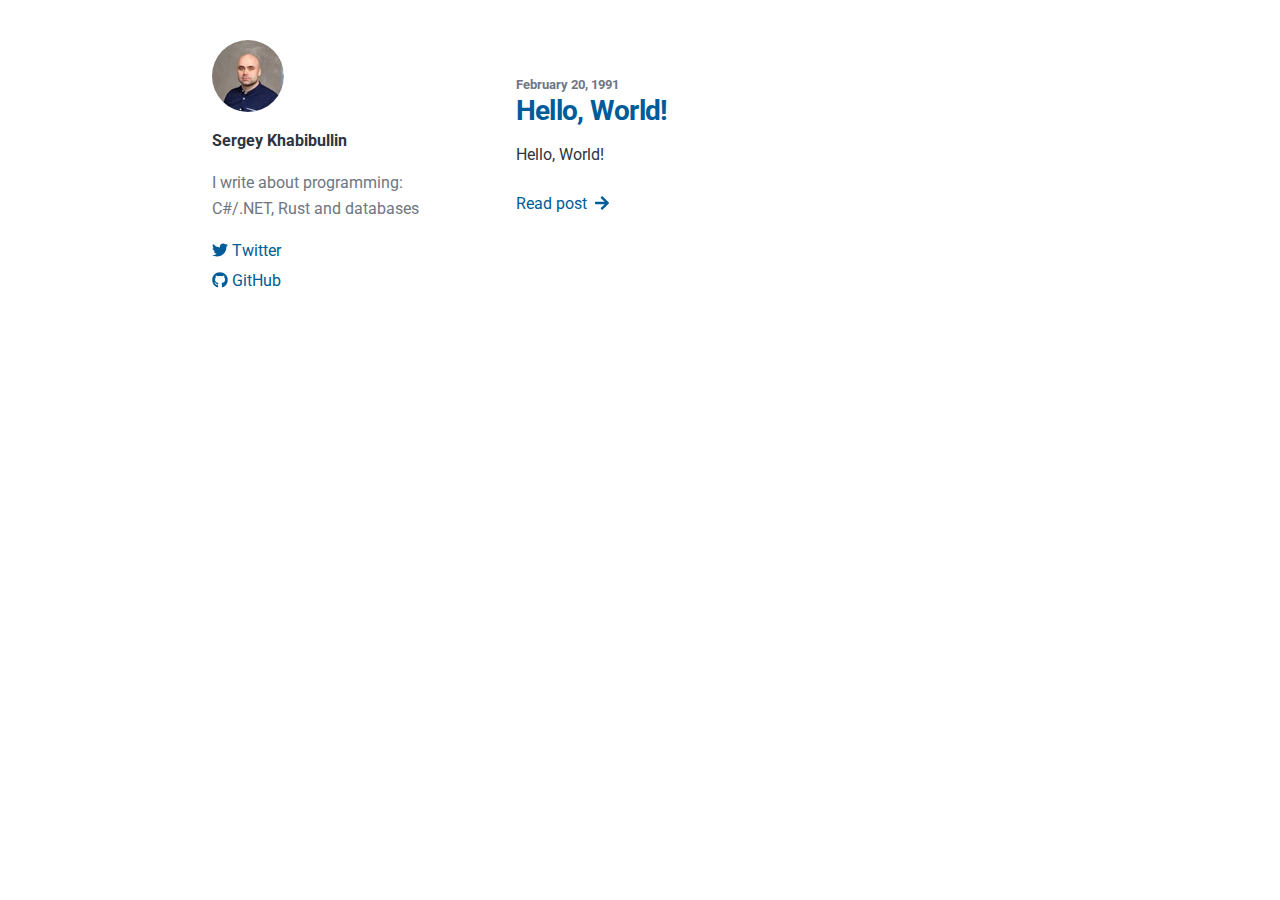
==== index.html @ f87c8b23 "Add gtag" ====
<!DOCTYPE html><html lang="en"><head><meta charSet="utf-8"/><meta http-equiv="x-ua-compatible" content="ie=edge"/><meta name="viewport" content="width=device-width, initial-scale=1, shrink-to-fit=no"/><style data-href="/styles.3ad998ce84ea1ee37cb7.css" data-identity="gatsby-global-css">@import url(https://fonts.googleapis.com/css2?family=Roboto:ital,wght@0,100;0,300;0,400;0,500;0,700;0,900;1,100;1,300;1,400;1,500;1,700;1,900&display=swap);@font-face{font-display:swap;font-family:Montserrat;font-style:normal;font-weight:100;src:local("Montserrat Thin "),local("Montserrat-Thin"),url(/static/montserrat-latin-100-8d7d79679b70dbe27172b6460e7a7910.woff2) format("woff2"),url(/static/montserrat-latin-100-ec38980a9e0119a379e2a9b3dbb1901a.woff) format("woff")}@font-face{font-display:swap;font-family:Montserrat;font-style:italic;font-weight:100;src:local("Montserrat Thin italic"),local("Montserrat-Thinitalic"),url(/static/montserrat-latin-100italic-e279051046ba1286706adc886cf1c96b.woff2) format("woff2"),url(/static/montserrat-latin-100italic-3b325a3173c8207435cd1b76e19bf501.woff) format("woff")}@font-face{font-display:swap;font-family:Montserrat;font-style:normal;font-weight:200;src:local("Montserrat Extra Light "),local("Montserrat-Extra Light"),url(/static/montserrat-latin-200-9d266fbbfa6cab7009bd56003b1eeb67.woff2) format("woff2"),url(/static/montserrat-latin-200-2d8ba08717110d27122e54c34b8a5798.woff) format("woff")}@font-face{font-display:swap;font-family:Montserrat;font-style:italic;font-weight:200;src:local("Montserrat Extra Light italic"),local("Montserrat-Extra Lightitalic"),url(/static/montserrat-latin-200italic-6e5b3756583bb2263eb062eae992735e.woff2) format("woff2"),url(/static/montserrat-latin-200italic-a0d6f343e4b536c582926255367a57da.woff) format("woff")}@font-face{font-display:swap;font-family:Montserrat;font-style:normal;font-weight:300;src:local("Montserrat Light "),local("Montserrat-Light"),url(/static/montserrat-latin-300-00b3e893aab5a8fd632d6342eb72551a.woff2) format("woff2"),url(/static/montserrat-latin-300-ea303695ceab35f17e7d062f30e0173b.woff) format("woff")}@font-face{font-display:swap;font-family:Montserrat;font-style:italic;font-weight:300;src:local("Montserrat Light italic"),local("Montserrat-Lightitalic"),url(/static/montserrat-latin-300italic-56f34ea368f6aedf89583d444bbcb227.woff2) format("woff2"),url(/static/montserrat-latin-300italic-54b0bf2c8c4c12ffafd803be2466a790.woff) format("woff")}@font-face{font-display:swap;font-family:Montserrat;font-style:normal;font-weight:400;src:local("Montserrat Regular "),local("Montserrat-Regular"),url(/static/montserrat-latin-400-b71748ae4f80ec8c014def4c5fa8688b.woff2) format("woff2"),url(/static/montserrat-latin-400-0659a9f4e90db5cf51b50d005bff1e41.woff) format("woff")}@font-face{font-display:swap;font-family:Montserrat;font-style:italic;font-weight:400;src:local("Montserrat Regular italic"),local("Montserrat-Regularitalic"),url(/static/montserrat-latin-400italic-6eed6b4cbb809c6efc7aa7ddad6dbe3e.woff2) format("woff2"),url(/static/montserrat-latin-400italic-7583622cfde30ae49086d18447ab28e7.woff) format("woff")}@font-face{font-display:swap;font-family:Montserrat;font-style:normal;font-weight:500;src:local("Montserrat Medium "),local("Montserrat-Medium"),url(/static/montserrat-latin-500-091b209546e16313fd4f4fc36090c757.woff2) format("woff2"),url(/static/montserrat-latin-500-edd311588712a96bbf435fad264fff62.woff) format("woff")}@font-face{font-display:swap;font-family:Montserrat;font-style:italic;font-weight:500;src:local("Montserrat Medium italic"),local("Montserrat-Mediumitalic"),url(/static/montserrat-latin-500italic-c90ced68b46050061d1a41842d6dfb43.woff2) format("woff2"),url(/static/montserrat-latin-500italic-5146cbfe02b1deea5dffea27a5f2f998.woff) format("woff")}@font-face{font-display:swap;font-family:Montserrat;font-style:normal;font-weight:600;src:local("Montserrat SemiBold "),local("Montserrat-SemiBold"),url(/static/montserrat-latin-600-0480d2f8a71f38db8633b84d8722e0c2.woff2) format("woff2"),url(/static/montserrat-latin-600-b77863a375260a05dd13f86a1cee598f.woff) format("woff")}@font-face{font-display:swap;font-family:Montserrat;font-style:italic;font-weight:600;src:local("Montserrat SemiBold italic"),local("Montserrat-SemiBolditalic"),url(/static/montserrat-latin-600italic-cf46ffb11f3a60d7df0567f8851a1d00.woff2) format("woff2"),url(/static/montserrat-latin-600italic-c4fcfeeb057724724097167e57bd7801.woff) format("woff")}@font-face{font-display:swap;font-family:Montserrat;font-style:normal;font-weight:700;src:local("Montserrat Bold "),local("Montserrat-Bold"),url(/static/montserrat-latin-700-7dbcc8a5ea2289d83f657c25b4be6193.woff2) format("woff2"),url(/static/montserrat-latin-700-99271a835e1cae8c76ef8bba99a8cc4e.woff) format("woff")}@font-face{font-display:swap;font-family:Montserrat;font-style:italic;font-weight:700;src:local("Montserrat Bold italic"),local("Montserrat-Bolditalic"),url(/static/montserrat-latin-700italic-c41ad6bdb4bd504a843d546d0a47958d.woff2) format("woff2"),url(/static/montserrat-latin-700italic-6779372f04095051c62ed36bc1dcc142.woff) format("woff")}@font-face{font-display:swap;font-family:Montserrat;font-style:normal;font-weight:800;src:local("Montserrat ExtraBold "),local("Montserrat-ExtraBold"),url(/static/montserrat-latin-800-db9a3e0ba7eaea32e5f55328ace6cf23.woff2) format("woff2"),url(/static/montserrat-latin-800-4e3c615967a2360f5db87d2f0fd2456f.woff) format("woff")}@font-face{font-display:swap;font-family:Montserrat;font-style:italic;font-weight:800;src:local("Montserrat ExtraBold italic"),local("Montserrat-ExtraBolditalic"),url(/static/montserrat-latin-800italic-bf45bfa14805969eda318973947bc42b.woff2) format("woff2"),url(/static/montserrat-latin-800italic-fe82abb0bcede51bf724254878e0c374.woff) format("woff")}@font-face{font-display:swap;font-family:Montserrat;font-style:normal;font-weight:900;src:local("Montserrat Black "),local("Montserrat-Black"),url(/static/montserrat-latin-900-e66c7edc609e24bacbb705175669d814.woff2) format("woff2"),url(/static/montserrat-latin-900-8211f418baeb8ec880b80ba3c682f957.woff) format("woff")}@font-face{font-display:swap;font-family:Montserrat;font-style:italic;font-weight:900;src:local("Montserrat Black italic"),local("Montserrat-Blackitalic"),url(/static/montserrat-latin-900italic-4454c775e48152c1a72510ceed3603e2.woff2) format("woff2"),url(/static/montserrat-latin-900italic-efcaa0f6a82ee0640b83a0916e6e8d68.woff) format("woff")}@font-face{font-display:swap;font-family:Merriweather;font-style:normal;font-weight:300;src:local("Merriweather Light "),local("Merriweather-Light"),url(/static/merriweather-latin-300-fc117160c69a8ea0851b26dd14748ee4.woff2) format("woff2"),url(/static/merriweather-latin-300-58b18067ebbd21fda77b67e73c241d3b.woff) format("woff")}@font-face{font-display:swap;font-family:Merriweather;font-style:italic;font-weight:300;src:local("Merriweather Light italic"),local("Merriweather-Lightitalic"),url(/static/merriweather-latin-300italic-fe29961474f8dbf77c0aa7b9a629e4bc.woff2) format("woff2"),url(/static/merriweather-latin-300italic-23c3f1f88683618a4fb8d265d33d383a.woff) format("woff")}@font-face{font-display:swap;font-family:Merriweather;font-style:normal;font-weight:400;src:local("Merriweather Regular "),local("Merriweather-Regular"),url(/static/merriweather-latin-400-d9479e8023bef9cbd9bf8d6eabd6bf36.woff2) format("woff2"),url(/static/merriweather-latin-400-040426f99ff6e00b86506452e0d1f10b.woff) format("woff")}@font-face{font-display:swap;font-family:Merriweather;font-style:italic;font-weight:400;src:local("Merriweather Regular italic"),local("Merriweather-Regularitalic"),url(/static/merriweather-latin-400italic-2de7bfeaf08fb03d4315d49947f062f7.woff2) format("woff2"),url(/static/merriweather-latin-400italic-79db67aca65f5285964ab332bd65f451.woff) format("woff")}@font-face{font-display:swap;font-family:Merriweather;font-style:normal;font-weight:700;src:local("Merriweather Bold "),local("Merriweather-Bold"),url(/static/merriweather-latin-700-4b08e01d805fa35d7bf777f1b24314ae.woff2) format("woff2"),url(/static/merriweather-latin-700-22fb8afba4ab1f093b6ef9e28a9b6e92.woff) format("woff")}@font-face{font-display:swap;font-family:Merriweather;font-style:italic;font-weight:700;src:local("Merriweather Bold italic"),local("Merriweather-Bolditalic"),url(/static/merriweather-latin-700italic-cd92541b177652fffb6e3b952f1c33f1.woff2) format("woff2"),url(/static/merriweather-latin-700italic-f87f3d87cea0dd0979bfc8ac9ea90243.woff) format("woff")}@font-face{font-display:swap;font-family:Merriweather;font-style:normal;font-weight:900;src:local("Merriweather Black "),local("Merriweather-Black"),url(/static/merriweather-latin-900-f813fc6a4bee46eda5224ac7ebf1b7be.woff2) format("woff2"),url(/static/merriweather-latin-900-5d4e42cb44410674acd99153d57df032.woff) format("woff")}@font-face{font-display:swap;font-family:Merriweather;font-style:italic;font-weight:900;src:local("Merriweather Black italic"),local("Merriweather-Blackitalic"),url(/static/merriweather-latin-900italic-b7901d85486871c1779c0e93ddd85656.woff2) format("woff2"),url(/static/merriweather-latin-900italic-9647f9fdab98756989a8a5550eb205c3.woff) format("woff")}


/*! normalize.css v8.0.1 | MIT License | github.com/necolas/normalize.css */html{-webkit-text-size-adjust:100%;line-height:1.15}body{margin:0}main{display:block}h1{font-size:2em;margin:.67em 0}hr{box-sizing:content-box;height:0;overflow:visible}pre{font-family:monospace,monospace;font-size:1em}a{background-color:transparent}abbr[title]{border-bottom:none;text-decoration:underline;-webkit-text-decoration:underline dotted;text-decoration:underline dotted}b,strong{font-weight:bolder}code,kbd,samp{font-family:monospace,monospace;font-size:1em}small{font-size:80%}sub,sup{font-size:75%;line-height:0;position:relative;vertical-align:baseline}sub{bottom:-.25em}sup{top:-.5em}img{border-style:none}button,input,optgroup,select,textarea{font-family:inherit;font-size:100%;line-height:1.15;margin:0}button,input{overflow:visible}button,select{text-transform:none}[type=button],[type=reset],[type=submit],button{-webkit-appearance:button}[type=button]::-moz-focus-inner,[type=reset]::-moz-focus-inner,[type=submit]::-moz-focus-inner,button::-moz-focus-inner{border-style:none;padding:0}[type=button]:-moz-focusring,[type=reset]:-moz-focusring,[type=submit]:-moz-focusring,button:-moz-focusring{outline:1px dotted ButtonText}fieldset{padding:.35em .75em .625em}legend{box-sizing:border-box;color:inherit;display:table;max-width:100%;padding:0;white-space:normal}progress{vertical-align:baseline}textarea{overflow:auto}[type=checkbox],[type=radio]{box-sizing:border-box;padding:0}[type=number]::-webkit-inner-spin-button,[type=number]::-webkit-outer-spin-button{height:auto}[type=search]{-webkit-appearance:textfield;outline-offset:-2px}[type=search]::-webkit-search-decoration{-webkit-appearance:none}::-webkit-file-upload-button{-webkit-appearance:button;font:inherit}details{display:block}summary{display:list-item}[hidden]{display:none}:root{--maxWidth-none:"none";--maxWidth-xs:20rem;--maxWidth-sm:24rem;--maxWidth-md:28rem;--maxWidth-lg:32rem;--maxWidth-xl:36rem;--maxWidth-2xl:42rem;--maxWidth-3xl:48rem;--maxWidth-4xl:56rem;--maxWidth-full:"100%";--maxWidth-wrapper:var(--maxWidth-4xl);--spacing-px:"1px";--spacing-0:0;--spacing-1:0.25rem;--spacing-2:0.5rem;--spacing-3:0.75rem;--spacing-4:1rem;--spacing-5:1.25rem;--spacing-6:1.5rem;--spacing-8:2rem;--spacing-10:2.5rem;--spacing-12:3rem;--spacing-16:4rem;--spacing-20:5rem;--spacing-24:6rem;--spacing-32:8rem;--fontFamily-sans:"Roboto",sans-serif;--font-body:var(--fontFamily-sans);--font-heading:var(--fontFamily-sans);--fontWeight-normal:400;--fontWeight-medium:500;--fontWeight-semibold:600;--fontWeight-bold:700;--fontWeight-extrabold:800;--fontWeight-black:900;--fontSize-root:16px;--lineHeight-none:1;--lineHeight-tight:1.1;--lineHeight-normal:1.5;--lineHeight-relaxed:1.625;--fontSize-0:0.833rem;--fontSize-1:1rem;--fontSize-2:1.2rem;--fontSize-3:1.44rem;--fontSize-4:1.728rem;--fontSize-5:2.074rem;--fontSize-6:2.488rem;--fontSize-7:2.986rem;--color-primary:#005b99;--color-text:#2e353f;--color-text-light:#6f7682;--color-heading:#1a202c;--color-heading-black:#000;--color-accent:#d1dce5}*,:after,:before{box-sizing:border-box}html{-webkit-font-smoothing:antialiased;-moz-osx-font-smoothing:grayscale;font-size:var(--fontSize-root);line-height:var(--lineHeight-normal)}body{color:var(--color-text);font-family:var(--font-body);font-size:var(--fontSize-1)}footer{padding:var(--spacing-6) var(--spacing-0)}hr{background:var(--color-accent);border:0;height:1px}h1,h2,h3,h4,h5,h6{font-family:var(--font-heading);letter-spacing:-.025em;line-height:var(--lineHeight-tight);margin-bottom:var(--spacing-6);margin-top:var(--spacing-12)}h2,h3,h4,h5,h6{color:var(--color-heading)}h1,h2,h3,h4,h5,h6{font-weight:var(--fontWeight-bold)}h1{color:var(--color-heading-black);font-size:var(--fontSize-6)}h2{font-size:var(--fontSize-5)}h3{font-size:var(--fontSize-4)}h4{font-size:var(--fontSize-3)}h5{font-size:var(--fontSize-2)}h6{font-size:var(--fontSize-1)}h1>a{text-decoration:none}h2>a,h3>a,h4>a,h5>a,h6>a{color:inherit;text-decoration:none}small{color:var(--color-text-light);font-weight:var(--fontWeight-bold)}p{--baseline-multiplier:0.179;--x-height-multiplier:0.35;line-height:var(--lineHeight-relaxed);margin:var(--spacing-0) var(--spacing-0) var(--spacing-8) var(--spacing-0)}ol,p,ul{padding:var(--spacing-0)}ol,ul{list-style-image:none;list-style-position:outside;margin-bottom:var(--spacing-8);margin-left:var(--spacing-4);margin-right:var(--spacing-0)}ol li,ul li{padding-left:var(--spacing-0)}li>p,ol li,ul li{margin-bottom:calc(var(--spacing-8)/2)}li :last-child{margin-bottom:var(--spacing-0)}li>ul{margin-left:var(--spacing-8);margin-top:calc(var(--spacing-8)/2)}blockquote{border-left:var(--spacing-1) solid var(--color-primary);color:var(--color-text-light);font-size:var(--fontSize-2);font-style:italic;margin-bottom:var(--spacing-8);margin-left:calc(var(--spacing-6)*-1);margin-right:var(--spacing-8);padding:var(--spacing-0) var(--spacing-0) var(--spacing-0) var(--spacing-6)}blockquote>:last-child{margin-bottom:var(--spacing-0)}blockquote>ol,blockquote>ul{list-style-position:inside}table{border-collapse:collapse;border-spacing:.25rem;margin-bottom:var(--spacing-8);width:100%}table thead tr th{border-bottom:1px solid var(--color-accent)}a{color:var(--color-primary);text-decoration:none}a:focus,a:hover{text-decoration:underline}.global-wrapper{margin:var(--spacing-0) auto;max-width:var(--maxWidth-wrapper);padding:var(--spacing-10) var(--spacing-5)}.global-wrapper[data-is-root-path=true] .bio{margin-bottom:var(--spacing-20)}.global-container{display:flex}@media screen and (max-width:685px){.global-container{display:block}}.global-container>header{height:10px;position:-webkit-sticky;position:sticky;top:20px;width:28%}@media screen and (max-width:685px){.global-container>header{height:auto;position:static;top:0;width:100%}}.global-container>main{padding:0 0 0 48px;width:72%}@media screen and (max-width:685px){.global-container>main{padding:0;width:100%}}.global-header{margin-bottom:var(--spacing-12)}.main-heading{font-size:var(--fontSize-7);margin:0}.post-list-item{margin-bottom:var(--spacing-8);margin-top:var(--spacing-8)}.post-list-item p{margin-bottom:var(--spacing-0)}.post-list-item h2{color:var(--color-primary);font-size:var(--fontSize-4);margin-bottom:var(--spacing-2);margin-top:var(--spacing-0)}.post-list-item header{margin-bottom:var(--spacing-4)}.header-link-home{font-family:var(--font-heading);font-size:var(--fontSize-1);font-weight:var(--fontWeight-bold);text-decoration:none}.bio{display:block;margin-bottom:var(--spacing-16)}.bio p{margin-bottom:var(--spacing-0)}.bio-avatar{min-width:50px}.bio .author-name{margin:16px 0 0}.bio .author-info{color:var(--color-text-light);margin:16px 0}.bio .author-link{margin:0 0 4px}.blog-post header h1{margin:var(--spacing-0) var(--spacing-0) var(--spacing-4) var(--spacing-0)}.blog-post header p{font-family:var(--font-heading);font-size:var(--fontSize-2)}.blog-post-nav ul{margin:var(--spacing-0)}.gatsby-highlight{margin-bottom:var(--spacing-8)}@media (max-width:42rem){blockquote{margin-left:var(--spacing-0);padding:var(--spacing-0) var(--spacing-0) var(--spacing-0) var(--spacing-4)}ol,ul{list-style-position:inside}}code[class*=language-],pre[class*=language-]{word-wrap:normal;background:none;color:#000;font-family:Consolas,Monaco,Andale Mono,Ubuntu Mono,monospace;font-size:1em;-webkit-hyphens:none;-ms-hyphens:none;hyphens:none;line-height:1.5;-moz-tab-size:4;-o-tab-size:4;tab-size:4;text-align:left;text-shadow:0 1px #fff;white-space:pre;word-break:normal;word-spacing:normal}code[class*=language-]::selection,code[class*=language-] ::selection,pre[class*=language-]::selection,pre[class*=language-] ::selection{background:#b3d4fc;text-shadow:none}@media print{code[class*=language-],pre[class*=language-]{text-shadow:none}}pre[class*=language-]{margin:.5em 0;overflow:auto;padding:1em}:not(pre)>code[class*=language-],pre[class*=language-]{background:#f5f2f0}:not(pre)>code[class*=language-]{border-radius:.3em;padding:.1em;white-space:normal}.token.cdata,.token.comment,.token.doctype,.token.prolog{color:#708090}.token.punctuation{color:#999}.token.namespace{opacity:.7}.token.boolean,.token.constant,.token.deleted,.token.number,.token.property,.token.symbol,.token.tag{color:#905}.token.attr-name,.token.builtin,.token.char,.token.inserted,.token.selector,.token.string{color:#690}.language-css .token.string,.style .token.string,.token.entity,.token.operator,.token.url{background:hsla(0,0%,100%,.5);color:#9a6e3a}.token.atrule,.token.attr-value,.token.keyword{color:#07a}.token.class-name,.token.function{color:#dd4a68}.token.important,.token.regex,.token.variable{color:#e90}.token.bold,.token.important{font-weight:700}.token.italic{font-style:italic}.token.entity{cursor:help}</style><meta name="generator" content="Gatsby 4.4.0"/><style>.gatsby-image-wrapper{position:relative;overflow:hidden}.gatsby-image-wrapper picture.object-fit-polyfill{position:static!important}.gatsby-image-wrapper img{bottom:0;height:100%;left:0;margin:0;max-width:none;padding:0;position:absolute;right:0;top:0;width:100%;object-fit:cover}.gatsby-image-wrapper [data-main-image]{opacity:0;transform:translateZ(0);transition:opacity .25s linear;will-change:opacity}.gatsby-image-wrapper-constrained{display:inline-block;vertical-align:top}</style><noscript><style>.gatsby-image-wrapper noscript [data-main-image]{opacity:1!important}.gatsby-image-wrapper [data-placeholder-image]{opacity:0!important}</style></noscript><script type="module">const e="undefined"!=typeof HTMLImageElement&&"loading"in HTMLImageElement.prototype;e&&document.body.addEventListener("load",(function(e){if(void 0===e.target.dataset.mainImage)return;if(void 0===e.target.dataset.gatsbyImageSsr)return;const t=e.target;let a=null,n=t;for(;null===a&&n;)void 0!==n.parentNode.dataset.gatsbyImageWrapper&&(a=n.parentNode),n=n.parentNode;const o=a.querySelector("[data-placeholder-image]"),r=new Image;r.src=t.currentSrc,r.decode().catch((()=>{})).then((()=>{t.style.opacity=1,o&&(o.style.opacity=0,o.style.transition="opacity 500ms linear")}))}),!0);</script><style type="text/css">svg:not(:root).svg-inline--fa {
  overflow: visible;
}

.svg-inline--fa {
  display: inline-block;
  font-size: inherit;
  height: 1em;
  overflow: visible;
  vertical-align: -0.125em;
}
.svg-inline--fa.fa-lg {
  vertical-align: -0.225em;
}
.svg-inline--fa.fa-w-1 {
  width: 0.0625em;
}
.svg-inline--fa.fa-w-2 {
  width: 0.125em;
}
.svg-inline--fa.fa-w-3 {
  width: 0.1875em;
}
.svg-inline--fa.fa-w-4 {
  width: 0.25em;
}
.svg-inline--fa.fa-w-5 {
  width: 0.3125em;
}
.svg-inline--fa.fa-w-6 {
  width: 0.375em;
}
.svg-inline--fa.fa-w-7 {
  width: 0.4375em;
}
.svg-inline--fa.fa-w-8 {
  width: 0.5em;
}
.svg-inline--fa.fa-w-9 {
  width: 0.5625em;
}
.svg-inline--fa.fa-w-10 {
  width: 0.625em;
}
.svg-inline--fa.fa-w-11 {
  width: 0.6875em;
}
.svg-inline--fa.fa-w-12 {
  width: 0.75em;
}
.svg-inline--fa.fa-w-13 {
  width: 0.8125em;
}
.svg-inline--fa.fa-w-14 {
  width: 0.875em;
}
.svg-inline--fa.fa-w-15 {
  width: 0.9375em;
}
.svg-inline--fa.fa-w-16 {
  width: 1em;
}
.svg-inline--fa.fa-w-17 {
  width: 1.0625em;
}
.svg-inline--fa.fa-w-18 {
  width: 1.125em;
}
.svg-inline--fa.fa-w-19 {
  width: 1.1875em;
}
.svg-inline--fa.fa-w-20 {
  width: 1.25em;
}
.svg-inline--fa.fa-pull-left {
  margin-right: 0.3em;
  width: auto;
}
.svg-inline--fa.fa-pull-right {
  margin-left: 0.3em;
  width: auto;
}
.svg-inline--fa.fa-border {
  height: 1.5em;
}
.svg-inline--fa.fa-li {
  width: 2em;
}
.svg-inline--fa.fa-fw {
  width: 1.25em;
}

.fa-layers svg.svg-inline--fa {
  bottom: 0;
  left: 0;
  margin: auto;
  position: absolute;
  right: 0;
  top: 0;
}

.fa-layers {
  display: inline-block;
  height: 1em;
  position: relative;
  text-align: center;
  vertical-align: -0.125em;
  width: 1em;
}
.fa-layers svg.svg-inline--fa {
  -webkit-transform-origin: center center;
          transform-origin: center center;
}

.fa-layers-counter, .fa-layers-text {
  display: inline-block;
  position: absolute;
  text-align: center;
}

.fa-layers-text {
  left: 50%;
  top: 50%;
  -webkit-transform: translate(-50%, -50%);
          transform: translate(-50%, -50%);
  -webkit-transform-origin: center center;
          transform-origin: center center;
}

.fa-layers-counter {
  background-color: #ff253a;
  border-radius: 1em;
  -webkit-box-sizing: border-box;
          box-sizing: border-box;
  color: #fff;
  height: 1.5em;
  line-height: 1;
  max-width: 5em;
  min-width: 1.5em;
  overflow: hidden;
  padding: 0.25em;
  right: 0;
  text-overflow: ellipsis;
  top: 0;
  -webkit-transform: scale(0.25);
          transform: scale(0.25);
  -webkit-transform-origin: top right;
          transform-origin: top right;
}

.fa-layers-bottom-right {
  bottom: 0;
  right: 0;
  top: auto;
  -webkit-transform: scale(0.25);
          transform: scale(0.25);
  -webkit-transform-origin: bottom right;
          transform-origin: bottom right;
}

.fa-layers-bottom-left {
  bottom: 0;
  left: 0;
  right: auto;
  top: auto;
  -webkit-transform: scale(0.25);
          transform: scale(0.25);
  -webkit-transform-origin: bottom left;
          transform-origin: bottom left;
}

.fa-layers-top-right {
  right: 0;
  top: 0;
  -webkit-transform: scale(0.25);
          transform: scale(0.25);
  -webkit-transform-origin: top right;
          transform-origin: top right;
}

.fa-layers-top-left {
  left: 0;
  right: auto;
  top: 0;
  -webkit-transform: scale(0.25);
          transform: scale(0.25);
  -webkit-transform-origin: top left;
          transform-origin: top left;
}

.fa-lg {
  font-size: 1.3333333333em;
  line-height: 0.75em;
  vertical-align: -0.0667em;
}

.fa-xs {
  font-size: 0.75em;
}

.fa-sm {
  font-size: 0.875em;
}

.fa-1x {
  font-size: 1em;
}

.fa-2x {
  font-size: 2em;
}

.fa-3x {
  font-size: 3em;
}

.fa-4x {
  font-size: 4em;
}

.fa-5x {
  font-size: 5em;
}

.fa-6x {
  font-size: 6em;
}

.fa-7x {
  font-size: 7em;
}

.fa-8x {
  font-size: 8em;
}

.fa-9x {
  font-size: 9em;
}

.fa-10x {
  font-size: 10em;
}

.fa-fw {
  text-align: center;
  width: 1.25em;
}

.fa-ul {
  list-style-type: none;
  margin-left: 2.5em;
  padding-left: 0;
}
.fa-ul > li {
  position: relative;
}

.fa-li {
  left: -2em;
  position: absolute;
  text-align: center;
  width: 2em;
  line-height: inherit;
}

.fa-border {
  border: solid 0.08em #eee;
  border-radius: 0.1em;
  padding: 0.2em 0.25em 0.15em;
}

.fa-pull-left {
  float: left;
}

.fa-pull-right {
  float: right;
}

.fa.fa-pull-left,
.fas.fa-pull-left,
.far.fa-pull-left,
.fal.fa-pull-left,
.fab.fa-pull-left {
  margin-right: 0.3em;
}
.fa.fa-pull-right,
.fas.fa-pull-right,
.far.fa-pull-right,
.fal.fa-pull-right,
.fab.fa-pull-right {
  margin-left: 0.3em;
}

.fa-spin {
  -webkit-animation: fa-spin 2s infinite linear;
          animation: fa-spin 2s infinite linear;
}

.fa-pulse {
  -webkit-animation: fa-spin 1s infinite steps(8);
          animation: fa-spin 1s infinite steps(8);
}

@-webkit-keyframes fa-spin {
  0% {
    -webkit-transform: rotate(0deg);
            transform: rotate(0deg);
  }
  100% {
    -webkit-transform: rotate(360deg);
            transform: rotate(360deg);
  }
}

@keyframes fa-spin {
  0% {
    -webkit-transform: rotate(0deg);
            transform: rotate(0deg);
  }
  100% {
    -webkit-transform: rotate(360deg);
            transform: rotate(360deg);
  }
}
.fa-rotate-90 {
  -ms-filter: "progid:DXImageTransform.Microsoft.BasicImage(rotation=1)";
  -webkit-transform: rotate(90deg);
          transform: rotate(90deg);
}

.fa-rotate-180 {
  -ms-filter: "progid:DXImageTransform.Microsoft.BasicImage(rotation=2)";
  -webkit-transform: rotate(180deg);
          transform: rotate(180deg);
}

.fa-rotate-270 {
  -ms-filter: "progid:DXImageTransform.Microsoft.BasicImage(rotation=3)";
  -webkit-transform: rotate(270deg);
          transform: rotate(270deg);
}

.fa-flip-horizontal {
  -ms-filter: "progid:DXImageTransform.Microsoft.BasicImage(rotation=0, mirror=1)";
  -webkit-transform: scale(-1, 1);
          transform: scale(-1, 1);
}

.fa-flip-vertical {
  -ms-filter: "progid:DXImageTransform.Microsoft.BasicImage(rotation=2, mirror=1)";
  -webkit-transform: scale(1, -1);
          transform: scale(1, -1);
}

.fa-flip-both, .fa-flip-horizontal.fa-flip-vertical {
  -ms-filter: "progid:DXImageTransform.Microsoft.BasicImage(rotation=2, mirror=1)";
  -webkit-transform: scale(-1, -1);
          transform: scale(-1, -1);
}

:root .fa-rotate-90,
:root .fa-rotate-180,
:root .fa-rotate-270,
:root .fa-flip-horizontal,
:root .fa-flip-vertical,
:root .fa-flip-both {
  -webkit-filter: none;
          filter: none;
}

.fa-stack {
  display: inline-block;
  height: 2em;
  position: relative;
  width: 2.5em;
}

.fa-stack-1x,
.fa-stack-2x {
  bottom: 0;
  left: 0;
  margin: auto;
  position: absolute;
  right: 0;
  top: 0;
}

.svg-inline--fa.fa-stack-1x {
  height: 1em;
  width: 1.25em;
}
.svg-inline--fa.fa-stack-2x {
  height: 2em;
  width: 2.5em;
}

.fa-inverse {
  color: #fff;
}

.sr-only {
  border: 0;
  clip: rect(0, 0, 0, 0);
  height: 1px;
  margin: -1px;
  overflow: hidden;
  padding: 0;
  position: absolute;
  width: 1px;
}

.sr-only-focusable:active, .sr-only-focusable:focus {
  clip: auto;
  height: auto;
  margin: 0;
  overflow: visible;
  position: static;
  width: auto;
}

.svg-inline--fa .fa-primary {
  fill: var(--fa-primary-color, currentColor);
  opacity: 1;
  opacity: var(--fa-primary-opacity, 1);
}

.svg-inline--fa .fa-secondary {
  fill: var(--fa-secondary-color, currentColor);
  opacity: 0.4;
  opacity: var(--fa-secondary-opacity, 0.4);
}

.svg-inline--fa.fa-swap-opacity .fa-primary {
  opacity: 0.4;
  opacity: var(--fa-secondary-opacity, 0.4);
}

.svg-inline--fa.fa-swap-opacity .fa-secondary {
  opacity: 1;
  opacity: var(--fa-primary-opacity, 1);
}

.svg-inline--fa mask .fa-primary,
.svg-inline--fa mask .fa-secondary {
  fill: black;
}

.fad.fa-inverse {
  color: #fff;
}</style><link rel="alternate" type="application/rss+xml" title="Gatsby Starter Blog RSS Feed" href="/rss.xml"/><link rel="icon" href="/favicon-32x32.png?v=36badbde8ebbc38e9ec81c6e585e6609" type="image/png"/><link rel="manifest" href="/manifest.webmanifest" crossorigin="anonymous"/><link rel="apple-touch-icon" sizes="48x48" href="/icons/icon-48x48.png?v=36badbde8ebbc38e9ec81c6e585e6609"/><link rel="apple-touch-icon" sizes="72x72" href="/icons/icon-72x72.png?v=36badbde8ebbc38e9ec81c6e585e6609"/><link rel="apple-touch-icon" sizes="96x96" href="/icons/icon-96x96.png?v=36badbde8ebbc38e9ec81c6e585e6609"/><link rel="apple-touch-icon" sizes="144x144" href="/icons/icon-144x144.png?v=36badbde8ebbc38e9ec81c6e585e6609"/><link rel="apple-touch-icon" sizes="192x192" href="/icons/icon-192x192.png?v=36badbde8ebbc38e9ec81c6e585e6609"/><link rel="apple-touch-icon" sizes="256x256" href="/icons/icon-256x256.png?v=36badbde8ebbc38e9ec81c6e585e6609"/><link rel="apple-touch-icon" sizes="384x384" href="/icons/icon-384x384.png?v=36badbde8ebbc38e9ec81c6e585e6609"/><link rel="apple-touch-icon" sizes="512x512" href="/icons/icon-512x512.png?v=36badbde8ebbc38e9ec81c6e585e6609"/><title data-react-helmet="true">All posts | Sergey Khabibullin - blog</title><meta data-react-helmet="true" name="description" content="I write about programming: C#/.NET, Rust and databases"/><meta data-react-helmet="true" property="og:title" content="All posts"/><meta data-react-helmet="true" property="og:description" content="I write about programming: C#/.NET, Rust and databases"/><meta data-react-helmet="true" property="og:type" content="website"/><meta data-react-helmet="true" name="twitter:card" content="summary"/><meta data-react-helmet="true" name="twitter:creator" content="x2bool"/><meta data-react-helmet="true" name="twitter:title" content="All posts"/><meta data-react-helmet="true" name="twitter:description" content="I write about programming: C#/.NET, Rust and databases"/><link rel="preconnect" href="https://www.googletagmanager.com"/><link rel="dns-prefetch" href="https://www.googletagmanager.com"/><script async="" src="https://www.googletagmanager.com/gtag/js?id=G-0W1VK6D61G"></script><script>
      
      function gaOptout(){document.cookie=disableStr+'=true; expires=Thu, 31 Dec 2099 23:59:59 UTC;path=/',window[disableStr]=!0}var gaProperty='G-0W1VK6D61G',disableStr='ga-disable-'+gaProperty;document.cookie.indexOf(disableStr+'=true')>-1&&(window[disableStr]=!0);
      if(true) {
        window.dataLayer = window.dataLayer || [];
        function gtag(){window.dataLayer && window.dataLayer.push(arguments);}
        gtag('js', new Date());

        gtag('config', 'G-0W1VK6D61G', {"optimize_id":"OPT_CONTAINER_ID","anonymize_ip":true,"cookie_expires":0,"send_page_view":false});
      }
      </script><link as="script" rel="preload" href="/webpack-runtime-4f4e6c7e1a78ec10ea25.js"/><link as="script" rel="preload" href="/framework-e413e527015be9a1bdfd.js"/><link as="script" rel="preload" href="/app-c07393373d81b9c312e4.js"/><link as="script" rel="preload" href="/cb1608f2-f84de5122df4c289695d.js"/><link as="script" rel="preload" href="/a9a7754c-7a045e64f413fa6946a6.js"/><link as="script" rel="preload" href="/commons-95dc7e3f01651fea51b3.js"/><link as="script" rel="preload" href="/component---src-pages-index-js-822b5faecd0b576da913.js"/><link as="fetch" rel="preload" href="/page-data/index/page-data.json" crossorigin="anonymous"/><link as="fetch" rel="preload" href="/page-data/sq/d/2841359383.json" crossorigin="anonymous"/><link as="fetch" rel="preload" href="/page-data/sq/d/3257411868.json" crossorigin="anonymous"/><link as="fetch" rel="preload" href="/page-data/app-data.json" crossorigin="anonymous"/></head><body><div id="___gatsby"><div style="outline:none" tabindex="-1" id="gatsby-focus-wrapper"><div class="global-wrapper" data-is-root-path="true"><div class="global-container"><header class="global-header"><div class="bio"><div><div data-gatsby-image-wrapper="" class="gatsby-image-wrapper gatsby-image-wrapper-constrained"><div style="max-width:72px;display:block"><img alt="" role="presentation" aria-hidden="true" src="data:image/svg+xml;charset=utf-8,%3Csvg height=&#x27;72&#x27; width=&#x27;72&#x27; xmlns=&#x27;http://www.w3.org/2000/svg&#x27; version=&#x27;1.1&#x27;%3E%3C/svg%3E" style="max-width:100%;display:block;position:static"/></div><div aria-hidden="true" data-placeholder-image="" style="opacity:1;transition:opacity 500ms linear;background-color:#888878;position:absolute;top:0;left:0;bottom:0;right:0"></div><picture><source type="image/webp" data-srcset="/static/0535bafe5a96092a9d42b7485f4550e3/3c7ca/profile-pic.webp 18w,/static/0535bafe5a96092a9d42b7485f4550e3/206df/profile-pic.webp 36w,/static/0535bafe5a96092a9d42b7485f4550e3/93966/profile-pic.webp 72w" sizes="(min-width: 72px) 72px, 100vw"/><img data-gatsby-image-ssr="" data-main-image="" style="border-radius:100%;opacity:0" sizes="(min-width: 72px) 72px, 100vw" decoding="async" loading="lazy" data-src="/static/0535bafe5a96092a9d42b7485f4550e3/4b379/profile-pic.jpg" data-srcset="/static/0535bafe5a96092a9d42b7485f4550e3/725ba/profile-pic.jpg 18w,/static/0535bafe5a96092a9d42b7485f4550e3/87621/profile-pic.jpg 36w,/static/0535bafe5a96092a9d42b7485f4550e3/4b379/profile-pic.jpg 72w" alt="profile picture"/></picture><noscript><picture><source type="image/webp" srcSet="/static/0535bafe5a96092a9d42b7485f4550e3/3c7ca/profile-pic.webp 18w,/static/0535bafe5a96092a9d42b7485f4550e3/206df/profile-pic.webp 36w,/static/0535bafe5a96092a9d42b7485f4550e3/93966/profile-pic.webp 72w" sizes="(min-width: 72px) 72px, 100vw"/><img data-gatsby-image-ssr="" data-main-image="" style="border-radius:100%;opacity:0" sizes="(min-width: 72px) 72px, 100vw" decoding="async" loading="lazy" src="/static/0535bafe5a96092a9d42b7485f4550e3/4b379/profile-pic.jpg" srcSet="/static/0535bafe5a96092a9d42b7485f4550e3/725ba/profile-pic.jpg 18w,/static/0535bafe5a96092a9d42b7485f4550e3/87621/profile-pic.jpg 36w,/static/0535bafe5a96092a9d42b7485f4550e3/4b379/profile-pic.jpg 72w" alt="profile picture"/></picture></noscript><script type="module">const t="undefined"!=typeof HTMLImageElement&&"loading"in HTMLImageElement.prototype;if(t){const t=document.querySelectorAll("img[data-main-image]");for(let e of t){e.dataset.src&&(e.setAttribute("src",e.dataset.src),e.removeAttribute("data-src")),e.dataset.srcset&&(e.setAttribute("srcset",e.dataset.srcset),e.removeAttribute("data-srcset"));const t=e.parentNode.querySelectorAll("source[data-srcset]");for(let e of t)e.setAttribute("srcset",e.dataset.srcset),e.removeAttribute("data-srcset");e.complete&&(e.style.opacity=1)}}</script></div></div><div><p class="author-name"><strong>Sergey Khabibullin</strong></p><p class="author-info">I write about programming: C#/.NET, Rust and databases</p><p class="author-link"><a href="https://twitter.com/x2bool"><svg aria-hidden="true" focusable="false" data-prefix="fab" data-icon="twitter" class="svg-inline--fa fa-twitter fa-w-16 " role="img" xmlns="http://www.w3.org/2000/svg" viewBox="0 0 512 512"><path fill="currentColor" d="M459.37 151.716c.325 4.548.325 9.097.325 13.645 0 138.72-105.583 298.558-298.558 298.558-59.452 0-114.68-17.219-161.137-47.106 8.447.974 16.568 1.299 25.34 1.299 49.055 0 94.213-16.568 130.274-44.832-46.132-.975-84.792-31.188-98.112-72.772 6.498.974 12.995 1.624 19.818 1.624 9.421 0 18.843-1.3 27.614-3.573-48.081-9.747-84.143-51.98-84.143-102.985v-1.299c13.969 7.797 30.214 12.67 47.431 13.319-28.264-18.843-46.781-51.005-46.781-87.391 0-19.492 5.197-37.36 14.294-52.954 51.655 63.675 129.3 105.258 216.365 109.807-1.624-7.797-2.599-15.918-2.599-24.04 0-57.828 46.782-104.934 104.934-104.934 30.213 0 57.502 12.67 76.67 33.137 23.715-4.548 46.456-13.32 66.599-25.34-7.798 24.366-24.366 44.833-46.132 57.827 21.117-2.273 41.584-8.122 60.426-16.243-14.292 20.791-32.161 39.308-52.628 54.253z"></path></svg> Twitter</a></p><p class="author-link"><a href="https://github.com/x2bool"><svg aria-hidden="true" focusable="false" data-prefix="fab" data-icon="github" class="svg-inline--fa fa-github fa-w-16 " role="img" xmlns="http://www.w3.org/2000/svg" viewBox="0 0 496 512"><path fill="currentColor" d="M165.9 397.4c0 2-2.3 3.6-5.2 3.6-3.3.3-5.6-1.3-5.6-3.6 0-2 2.3-3.6 5.2-3.6 3-.3 5.6 1.3 5.6 3.6zm-31.1-4.5c-.7 2 1.3 4.3 4.3 4.9 2.6 1 5.6 0 6.2-2s-1.3-4.3-4.3-5.2c-2.6-.7-5.5.3-6.2 2.3zm44.2-1.7c-2.9.7-4.9 2.6-4.6 4.9.3 2 2.9 3.3 5.9 2.6 2.9-.7 4.9-2.6 4.6-4.6-.3-1.9-3-3.2-5.9-2.9zM244.8 8C106.1 8 0 113.3 0 252c0 110.9 69.8 205.8 169.5 239.2 12.8 2.3 17.3-5.6 17.3-12.1 0-6.2-.3-40.4-.3-61.4 0 0-70 15-84.7-29.8 0 0-11.4-29.1-27.8-36.6 0 0-22.9-15.7 1.6-15.4 0 0 24.9 2 38.6 25.8 21.9 38.6 58.6 27.5 72.9 20.9 2.3-16 8.8-27.1 16-33.7-55.9-6.2-112.3-14.3-112.3-110.5 0-27.5 7.6-41.3 23.6-58.9-2.6-6.5-11.1-33.3 2.6-67.9 20.9-6.5 69 27 69 27 20-5.6 41.5-8.5 62.8-8.5s42.8 2.9 62.8 8.5c0 0 48.1-33.6 69-27 13.7 34.7 5.2 61.4 2.6 67.9 16 17.7 25.8 31.5 25.8 58.9 0 96.5-58.9 104.2-114.8 110.5 9.2 7.9 17 22.9 17 46.4 0 33.7-.3 75.4-.3 83.6 0 6.5 4.6 14.4 17.3 12.1C428.2 457.8 496 362.9 496 252 496 113.3 383.5 8 244.8 8zM97.2 352.9c-1.3 1-1 3.3.7 5.2 1.6 1.6 3.9 2.3 5.2 1 1.3-1 1-3.3-.7-5.2-1.6-1.6-3.9-2.3-5.2-1zm-10.8-8.1c-.7 1.3.3 2.9 2.3 3.9 1.6 1 3.6.7 4.3-.7.7-1.3-.3-2.9-2.3-3.9-2-.6-3.6-.3-4.3.7zm32.4 35.6c-1.6 1.3-1 4.3 1.3 6.2 2.3 2.3 5.2 2.6 6.5 1 1.3-1.3.7-4.3-1.3-6.2-2.2-2.3-5.2-2.6-6.5-1zm-11.4-14.7c-1.6 1-1.6 3.6 0 5.9 1.6 2.3 4.3 3.3 5.6 2.3 1.6-1.3 1.6-3.9 0-6.2-1.4-2.3-4-3.3-5.6-2z"></path></svg> GitHub</a></p></div></div></header><main><ol style="list-style:none"><li><article class="post-list-item" itemscope="" itemType="http://schema.org/Article"><header><small>February 20, 1991</small><h2><a itemProp="url" href="/hello-world/"><span itemProp="headline">Hello, World!</span></a></h2></header><section><p itemProp="description">Hello, World!</p></section><footer><a itemProp="url" href="/hello-world/">Read post  <svg aria-hidden="true" focusable="false" data-prefix="fas" data-icon="arrow-right" class="svg-inline--fa fa-arrow-right fa-w-14 " role="img" xmlns="http://www.w3.org/2000/svg" viewBox="0 0 448 512"><path fill="currentColor" d="M190.5 66.9l22.2-22.2c9.4-9.4 24.6-9.4 33.9 0L441 239c9.4 9.4 9.4 24.6 0 33.9L246.6 467.3c-9.4 9.4-24.6 9.4-33.9 0l-22.2-22.2c-9.5-9.5-9.3-25 .4-34.3L311.4 296H24c-13.3 0-24-10.7-24-24v-32c0-13.3 10.7-24 24-24h287.4L190.9 101.2c-9.8-9.3-10-24.8-.4-34.3z"></path></svg></a></footer></article></li></ol></main></div></div></div><div id="gatsby-announcer" style="position:absolute;top:0;width:1px;height:1px;padding:0;overflow:hidden;clip:rect(0, 0, 0, 0);white-space:nowrap;border:0" aria-live="assertive" aria-atomic="true"></div></div><script id="gatsby-script-loader">/*<![CDATA[*/window.pagePath="/";/*]]>*/</script><script id="gatsby-chunk-mapping">/*<![CDATA[*/window.___chunkMapping={"polyfill":["/polyfill-b227d9031ab4094e5021.js"],"app":["/app-c07393373d81b9c312e4.js"],"component---src-pages-404-js":["/component---src-pages-404-js-e980ce90d527f1b6247b.js"],"component---src-pages-index-js":["/component---src-pages-index-js-822b5faecd0b576da913.js"],"component---src-pages-using-typescript-tsx":["/component---src-pages-using-typescript-tsx-172bf71d7850ee7f3e84.js"],"component---src-templates-blog-post-js":["/component---src-templates-blog-post-js-3ab3619d936f4ad08395.js"]};/*]]>*/</script><script src="/polyfill-b227d9031ab4094e5021.js" nomodule=""></script><script src="/component---src-pages-index-js-822b5faecd0b576da913.js" async=""></script><script src="/commons-95dc7e3f01651fea51b3.js" async=""></script><script src="/a9a7754c-7a045e64f413fa6946a6.js" async=""></script><script src="/cb1608f2-f84de5122df4c289695d.js" async=""></script><script src="/app-c07393373d81b9c312e4.js" async=""></script><script src="/framework-e413e527015be9a1bdfd.js" async=""></script><script src="/webpack-runtime-4f4e6c7e1a78ec10ea25.js" async=""></script></body></html>
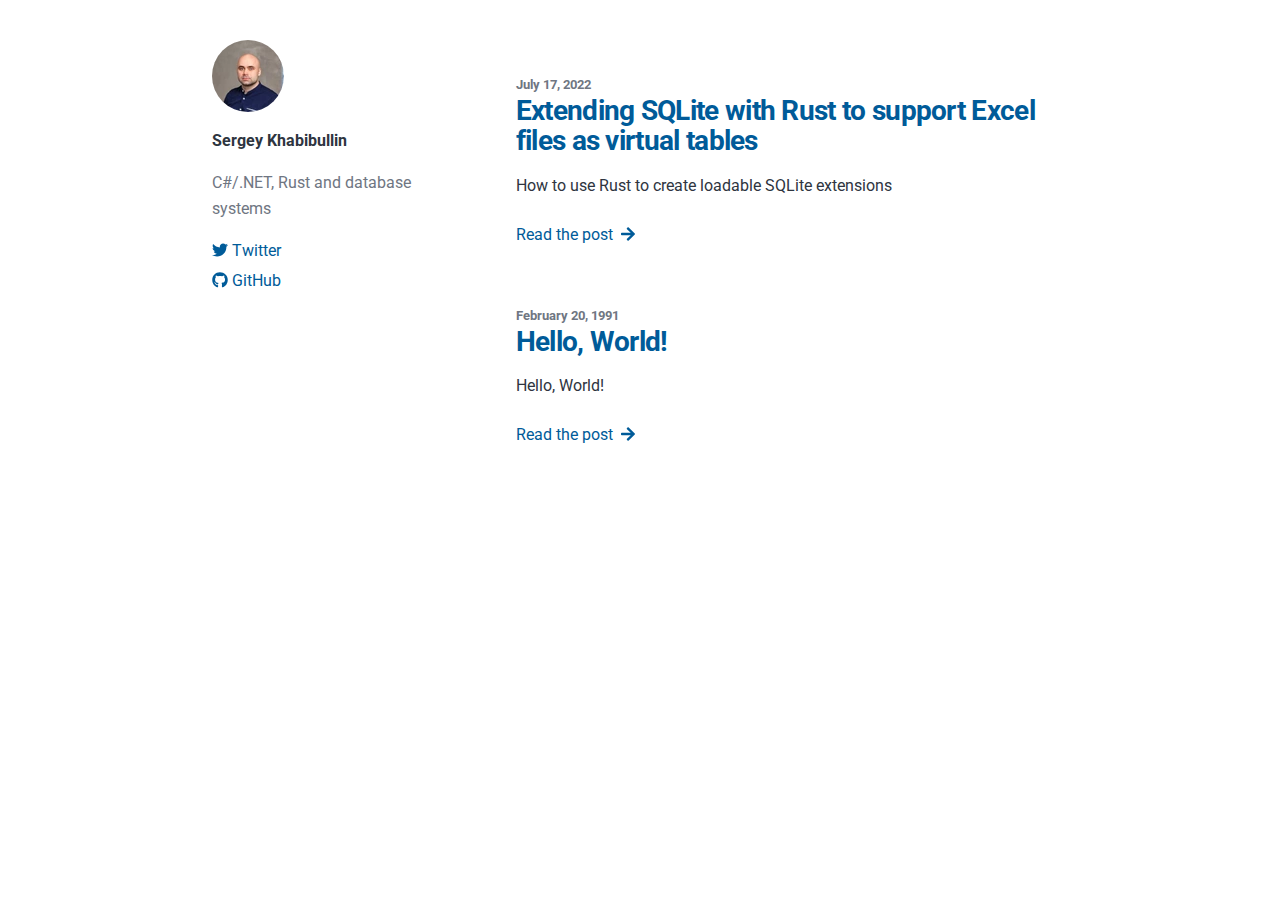
==== commit 0c68aea0: "Add sqlite-extensions-in-rust" ====
--- a/index.html
+++ b/index.html
@@ -1,7 +1,7 @@
-<!DOCTYPE html><html lang="en"><head><meta charSet="utf-8"/><meta http-equiv="x-ua-compatible" content="ie=edge"/><meta name="viewport" content="width=device-width, initial-scale=1, shrink-to-fit=no"/><style data-href="/styles.3ad998ce84ea1ee37cb7.css" data-identity="gatsby-global-css">@import url(https://fonts.googleapis.com/css2?family=Roboto:ital,wght@0,100;0,300;0,400;0,500;0,700;0,900;1,100;1,300;1,400;1,500;1,700;1,900&display=swap);@font-face{font-display:swap;font-family:Montserrat;font-style:normal;font-weight:100;src:local("Montserrat Thin "),local("Montserrat-Thin"),url(/static/montserrat-latin-100-8d7d79679b70dbe27172b6460e7a7910.woff2) format("woff2"),url(/static/montserrat-latin-100-ec38980a9e0119a379e2a9b3dbb1901a.woff) format("woff")}@font-face{font-display:swap;font-family:Montserrat;font-style:italic;font-weight:100;src:local("Montserrat Thin italic"),local("Montserrat-Thinitalic"),url(/static/montserrat-latin-100italic-e279051046ba1286706adc886cf1c96b.woff2) format("woff2"),url(/static/montserrat-latin-100italic-3b325a3173c8207435cd1b76e19bf501.woff) format("woff")}@font-face{font-display:swap;font-family:Montserrat;font-style:normal;font-weight:200;src:local("Montserrat Extra Light "),local("Montserrat-Extra Light"),url(/static/montserrat-latin-200-9d266fbbfa6cab7009bd56003b1eeb67.woff2) format("woff2"),url(/static/montserrat-latin-200-2d8ba08717110d27122e54c34b8a5798.woff) format("woff")}@font-face{font-display:swap;font-family:Montserrat;font-style:italic;font-weight:200;src:local("Montserrat Extra Light italic"),local("Montserrat-Extra Lightitalic"),url(/static/montserrat-latin-200italic-6e5b3756583bb2263eb062eae992735e.woff2) format("woff2"),url(/static/montserrat-latin-200italic-a0d6f343e4b536c582926255367a57da.woff) format("woff")}@font-face{font-display:swap;font-family:Montserrat;font-style:normal;font-weight:300;src:local("Montserrat Light "),local("Montserrat-Light"),url(/static/montserrat-latin-300-00b3e893aab5a8fd632d6342eb72551a.woff2) format("woff2"),url(/static/montserrat-latin-300-ea303695ceab35f17e7d062f30e0173b.woff) format("woff")}@font-face{font-display:swap;font-family:Montserrat;font-style:italic;font-weight:300;src:local("Montserrat Light italic"),local("Montserrat-Lightitalic"),url(/static/montserrat-latin-300italic-56f34ea368f6aedf89583d444bbcb227.woff2) format("woff2"),url(/static/montserrat-latin-300italic-54b0bf2c8c4c12ffafd803be2466a790.woff) format("woff")}@font-face{font-display:swap;font-family:Montserrat;font-style:normal;font-weight:400;src:local("Montserrat Regular "),local("Montserrat-Regular"),url(/static/montserrat-latin-400-b71748ae4f80ec8c014def4c5fa8688b.woff2) format("woff2"),url(/static/montserrat-latin-400-0659a9f4e90db5cf51b50d005bff1e41.woff) format("woff")}@font-face{font-display:swap;font-family:Montserrat;font-style:italic;font-weight:400;src:local("Montserrat Regular italic"),local("Montserrat-Regularitalic"),url(/static/montserrat-latin-400italic-6eed6b4cbb809c6efc7aa7ddad6dbe3e.woff2) format("woff2"),url(/static/montserrat-latin-400italic-7583622cfde30ae49086d18447ab28e7.woff) format("woff")}@font-face{font-display:swap;font-family:Montserrat;font-style:normal;font-weight:500;src:local("Montserrat Medium "),local("Montserrat-Medium"),url(/static/montserrat-latin-500-091b209546e16313fd4f4fc36090c757.woff2) format("woff2"),url(/static/montserrat-latin-500-edd311588712a96bbf435fad264fff62.woff) format("woff")}@font-face{font-display:swap;font-family:Montserrat;font-style:italic;font-weight:500;src:local("Montserrat Medium italic"),local("Montserrat-Mediumitalic"),url(/static/montserrat-latin-500italic-c90ced68b46050061d1a41842d6dfb43.woff2) format("woff2"),url(/static/montserrat-latin-500italic-5146cbfe02b1deea5dffea27a5f2f998.woff) format("woff")}@font-face{font-display:swap;font-family:Montserrat;font-style:normal;font-weight:600;src:local("Montserrat SemiBold "),local("Montserrat-SemiBold"),url(/static/montserrat-latin-600-0480d2f8a71f38db8633b84d8722e0c2.woff2) format("woff2"),url(/static/montserrat-latin-600-b77863a375260a05dd13f86a1cee598f.woff) format("woff")}@font-face{font-display:swap;font-family:Montserrat;font-style:italic;font-weight:600;src:local("Montserrat SemiBold italic"),local("Montserrat-SemiBolditalic"),url(/static/montserrat-latin-600italic-cf46ffb11f3a60d7df0567f8851a1d00.woff2) format("woff2"),url(/static/montserrat-latin-600italic-c4fcfeeb057724724097167e57bd7801.woff) format("woff")}@font-face{font-display:swap;font-family:Montserrat;font-style:normal;font-weight:700;src:local("Montserrat Bold "),local("Montserrat-Bold"),url(/static/montserrat-latin-700-7dbcc8a5ea2289d83f657c25b4be6193.woff2) format("woff2"),url(/static/montserrat-latin-700-99271a835e1cae8c76ef8bba99a8cc4e.woff) format("woff")}@font-face{font-display:swap;font-family:Montserrat;font-style:italic;font-weight:700;src:local("Montserrat Bold italic"),local("Montserrat-Bolditalic"),url(/static/montserrat-latin-700italic-c41ad6bdb4bd504a843d546d0a47958d.woff2) format("woff2"),url(/static/montserrat-latin-700italic-6779372f04095051c62ed36bc1dcc142.woff) format("woff")}@font-face{font-display:swap;font-family:Montserrat;font-style:normal;font-weight:800;src:local("Montserrat ExtraBold "),local("Montserrat-ExtraBold"),url(/static/montserrat-latin-800-db9a3e0ba7eaea32e5f55328ace6cf23.woff2) format("woff2"),url(/static/montserrat-latin-800-4e3c615967a2360f5db87d2f0fd2456f.woff) format("woff")}@font-face{font-display:swap;font-family:Montserrat;font-style:italic;font-weight:800;src:local("Montserrat ExtraBold italic"),local("Montserrat-ExtraBolditalic"),url(/static/montserrat-latin-800italic-bf45bfa14805969eda318973947bc42b.woff2) format("woff2"),url(/static/montserrat-latin-800italic-fe82abb0bcede51bf724254878e0c374.woff) format("woff")}@font-face{font-display:swap;font-family:Montserrat;font-style:normal;font-weight:900;src:local("Montserrat Black "),local("Montserrat-Black"),url(/static/montserrat-latin-900-e66c7edc609e24bacbb705175669d814.woff2) format("woff2"),url(/static/montserrat-latin-900-8211f418baeb8ec880b80ba3c682f957.woff) format("woff")}@font-face{font-display:swap;font-family:Montserrat;font-style:italic;font-weight:900;src:local("Montserrat Black italic"),local("Montserrat-Blackitalic"),url(/static/montserrat-latin-900italic-4454c775e48152c1a72510ceed3603e2.woff2) format("woff2"),url(/static/montserrat-latin-900italic-efcaa0f6a82ee0640b83a0916e6e8d68.woff) format("woff")}@font-face{font-display:swap;font-family:Merriweather;font-style:normal;font-weight:300;src:local("Merriweather Light "),local("Merriweather-Light"),url(/static/merriweather-latin-300-fc117160c69a8ea0851b26dd14748ee4.woff2) format("woff2"),url(/static/merriweather-latin-300-58b18067ebbd21fda77b67e73c241d3b.woff) format("woff")}@font-face{font-display:swap;font-family:Merriweather;font-style:italic;font-weight:300;src:local("Merriweather Light italic"),local("Merriweather-Lightitalic"),url(/static/merriweather-latin-300italic-fe29961474f8dbf77c0aa7b9a629e4bc.woff2) format("woff2"),url(/static/merriweather-latin-300italic-23c3f1f88683618a4fb8d265d33d383a.woff) format("woff")}@font-face{font-display:swap;font-family:Merriweather;font-style:normal;font-weight:400;src:local("Merriweather Regular "),local("Merriweather-Regular"),url(/static/merriweather-latin-400-d9479e8023bef9cbd9bf8d6eabd6bf36.woff2) format("woff2"),url(/static/merriweather-latin-400-040426f99ff6e00b86506452e0d1f10b.woff) format("woff")}@font-face{font-display:swap;font-family:Merriweather;font-style:italic;font-weight:400;src:local("Merriweather Regular italic"),local("Merriweather-Regularitalic"),url(/static/merriweather-latin-400italic-2de7bfeaf08fb03d4315d49947f062f7.woff2) format("woff2"),url(/static/merriweather-latin-400italic-79db67aca65f5285964ab332bd65f451.woff) format("woff")}@font-face{font-display:swap;font-family:Merriweather;font-style:normal;font-weight:700;src:local("Merriweather Bold "),local("Merriweather-Bold"),url(/static/merriweather-latin-700-4b08e01d805fa35d7bf777f1b24314ae.woff2) format("woff2"),url(/static/merriweather-latin-700-22fb8afba4ab1f093b6ef9e28a9b6e92.woff) format("woff")}@font-face{font-display:swap;font-family:Merriweather;font-style:italic;font-weight:700;src:local("Merriweather Bold italic"),local("Merriweather-Bolditalic"),url(/static/merriweather-latin-700italic-cd92541b177652fffb6e3b952f1c33f1.woff2) format("woff2"),url(/static/merriweather-latin-700italic-f87f3d87cea0dd0979bfc8ac9ea90243.woff) format("woff")}@font-face{font-display:swap;font-family:Merriweather;font-style:normal;font-weight:900;src:local("Merriweather Black "),local("Merriweather-Black"),url(/static/merriweather-latin-900-f813fc6a4bee46eda5224ac7ebf1b7be.woff2) format("woff2"),url(/static/merriweather-latin-900-5d4e42cb44410674acd99153d57df032.woff) format("woff")}@font-face{font-display:swap;font-family:Merriweather;font-style:italic;font-weight:900;src:local("Merriweather Black italic"),local("Merriweather-Blackitalic"),url(/static/merriweather-latin-900italic-b7901d85486871c1779c0e93ddd85656.woff2) format("woff2"),url(/static/merriweather-latin-900italic-9647f9fdab98756989a8a5550eb205c3.woff) format("woff")}
-
-
-/*! normalize.css v8.0.1 | MIT License | github.com/necolas/normalize.css */html{-webkit-text-size-adjust:100%;line-height:1.15}body{margin:0}main{display:block}h1{font-size:2em;margin:.67em 0}hr{box-sizing:content-box;height:0;overflow:visible}pre{font-family:monospace,monospace;font-size:1em}a{background-color:transparent}abbr[title]{border-bottom:none;text-decoration:underline;-webkit-text-decoration:underline dotted;text-decoration:underline dotted}b,strong{font-weight:bolder}code,kbd,samp{font-family:monospace,monospace;font-size:1em}small{font-size:80%}sub,sup{font-size:75%;line-height:0;position:relative;vertical-align:baseline}sub{bottom:-.25em}sup{top:-.5em}img{border-style:none}button,input,optgroup,select,textarea{font-family:inherit;font-size:100%;line-height:1.15;margin:0}button,input{overflow:visible}button,select{text-transform:none}[type=button],[type=reset],[type=submit],button{-webkit-appearance:button}[type=button]::-moz-focus-inner,[type=reset]::-moz-focus-inner,[type=submit]::-moz-focus-inner,button::-moz-focus-inner{border-style:none;padding:0}[type=button]:-moz-focusring,[type=reset]:-moz-focusring,[type=submit]:-moz-focusring,button:-moz-focusring{outline:1px dotted ButtonText}fieldset{padding:.35em .75em .625em}legend{box-sizing:border-box;color:inherit;display:table;max-width:100%;padding:0;white-space:normal}progress{vertical-align:baseline}textarea{overflow:auto}[type=checkbox],[type=radio]{box-sizing:border-box;padding:0}[type=number]::-webkit-inner-spin-button,[type=number]::-webkit-outer-spin-button{height:auto}[type=search]{-webkit-appearance:textfield;outline-offset:-2px}[type=search]::-webkit-search-decoration{-webkit-appearance:none}::-webkit-file-upload-button{-webkit-appearance:button;font:inherit}details{display:block}summary{display:list-item}[hidden]{display:none}:root{--maxWidth-none:"none";--maxWidth-xs:20rem;--maxWidth-sm:24rem;--maxWidth-md:28rem;--maxWidth-lg:32rem;--maxWidth-xl:36rem;--maxWidth-2xl:42rem;--maxWidth-3xl:48rem;--maxWidth-4xl:56rem;--maxWidth-full:"100%";--maxWidth-wrapper:var(--maxWidth-4xl);--spacing-px:"1px";--spacing-0:0;--spacing-1:0.25rem;--spacing-2:0.5rem;--spacing-3:0.75rem;--spacing-4:1rem;--spacing-5:1.25rem;--spacing-6:1.5rem;--spacing-8:2rem;--spacing-10:2.5rem;--spacing-12:3rem;--spacing-16:4rem;--spacing-20:5rem;--spacing-24:6rem;--spacing-32:8rem;--fontFamily-sans:"Roboto",sans-serif;--font-body:var(--fontFamily-sans);--font-heading:var(--fontFamily-sans);--fontWeight-normal:400;--fontWeight-medium:500;--fontWeight-semibold:600;--fontWeight-bold:700;--fontWeight-extrabold:800;--fontWeight-black:900;--fontSize-root:16px;--lineHeight-none:1;--lineHeight-tight:1.1;--lineHeight-normal:1.5;--lineHeight-relaxed:1.625;--fontSize-0:0.833rem;--fontSize-1:1rem;--fontSize-2:1.2rem;--fontSize-3:1.44rem;--fontSize-4:1.728rem;--fontSize-5:2.074rem;--fontSize-6:2.488rem;--fontSize-7:2.986rem;--color-primary:#005b99;--color-text:#2e353f;--color-text-light:#6f7682;--color-heading:#1a202c;--color-heading-black:#000;--color-accent:#d1dce5}*,:after,:before{box-sizing:border-box}html{-webkit-font-smoothing:antialiased;-moz-osx-font-smoothing:grayscale;font-size:var(--fontSize-root);line-height:var(--lineHeight-normal)}body{color:var(--color-text);font-family:var(--font-body);font-size:var(--fontSize-1)}footer{padding:var(--spacing-6) var(--spacing-0)}hr{background:var(--color-accent);border:0;height:1px}h1,h2,h3,h4,h5,h6{font-family:var(--font-heading);letter-spacing:-.025em;line-height:var(--lineHeight-tight);margin-bottom:var(--spacing-6);margin-top:var(--spacing-12)}h2,h3,h4,h5,h6{color:var(--color-heading)}h1,h2,h3,h4,h5,h6{font-weight:var(--fontWeight-bold)}h1{color:var(--color-heading-black);font-size:var(--fontSize-6)}h2{font-size:var(--fontSize-5)}h3{font-size:var(--fontSize-4)}h4{font-size:var(--fontSize-3)}h5{font-size:var(--fontSize-2)}h6{font-size:var(--fontSize-1)}h1>a{text-decoration:none}h2>a,h3>a,h4>a,h5>a,h6>a{color:inherit;text-decoration:none}small{color:var(--color-text-light);font-weight:var(--fontWeight-bold)}p{--baseline-multiplier:0.179;--x-height-multiplier:0.35;line-height:var(--lineHeight-relaxed);margin:var(--spacing-0) var(--spacing-0) var(--spacing-8) var(--spacing-0)}ol,p,ul{padding:var(--spacing-0)}ol,ul{list-style-image:none;list-style-position:outside;margin-bottom:var(--spacing-8);margin-left:var(--spacing-4);margin-right:var(--spacing-0)}ol li,ul li{padding-left:var(--spacing-0)}li>p,ol li,ul li{margin-bottom:calc(var(--spacing-8)/2)}li :last-child{margin-bottom:var(--spacing-0)}li>ul{margin-left:var(--spacing-8);margin-top:calc(var(--spacing-8)/2)}blockquote{border-left:var(--spacing-1) solid var(--color-primary);color:var(--color-text-light);font-size:var(--fontSize-2);font-style:italic;margin-bottom:var(--spacing-8);margin-left:calc(var(--spacing-6)*-1);margin-right:var(--spacing-8);padding:var(--spacing-0) var(--spacing-0) var(--spacing-0) var(--spacing-6)}blockquote>:last-child{margin-bottom:var(--spacing-0)}blockquote>ol,blockquote>ul{list-style-position:inside}table{border-collapse:collapse;border-spacing:.25rem;margin-bottom:var(--spacing-8);width:100%}table thead tr th{border-bottom:1px solid var(--color-accent)}a{color:var(--color-primary);text-decoration:none}a:focus,a:hover{text-decoration:underline}.global-wrapper{margin:var(--spacing-0) auto;max-width:var(--maxWidth-wrapper);padding:var(--spacing-10) var(--spacing-5)}.global-wrapper[data-is-root-path=true] .bio{margin-bottom:var(--spacing-20)}.global-container{display:flex}@media screen and (max-width:685px){.global-container{display:block}}.global-container>header{height:10px;position:-webkit-sticky;position:sticky;top:20px;width:28%}@media screen and (max-width:685px){.global-container>header{height:auto;position:static;top:0;width:100%}}.global-container>main{padding:0 0 0 48px;width:72%}@media screen and (max-width:685px){.global-container>main{padding:0;width:100%}}.global-header{margin-bottom:var(--spacing-12)}.main-heading{font-size:var(--fontSize-7);margin:0}.post-list-item{margin-bottom:var(--spacing-8);margin-top:var(--spacing-8)}.post-list-item p{margin-bottom:var(--spacing-0)}.post-list-item h2{color:var(--color-primary);font-size:var(--fontSize-4);margin-bottom:var(--spacing-2);margin-top:var(--spacing-0)}.post-list-item header{margin-bottom:var(--spacing-4)}.header-link-home{font-family:var(--font-heading);font-size:var(--fontSize-1);font-weight:var(--fontWeight-bold);text-decoration:none}.bio{display:block;margin-bottom:var(--spacing-16)}.bio p{margin-bottom:var(--spacing-0)}.bio-avatar{min-width:50px}.bio .author-name{margin:16px 0 0}.bio .author-info{color:var(--color-text-light);margin:16px 0}.bio .author-link{margin:0 0 4px}.blog-post header h1{margin:var(--spacing-0) var(--spacing-0) var(--spacing-4) var(--spacing-0)}.blog-post header p{font-family:var(--font-heading);font-size:var(--fontSize-2)}.blog-post-nav ul{margin:var(--spacing-0)}.gatsby-highlight{margin-bottom:var(--spacing-8)}@media (max-width:42rem){blockquote{margin-left:var(--spacing-0);padding:var(--spacing-0) var(--spacing-0) var(--spacing-0) var(--spacing-4)}ol,ul{list-style-position:inside}}code[class*=language-],pre[class*=language-]{word-wrap:normal;background:none;color:#000;font-family:Consolas,Monaco,Andale Mono,Ubuntu Mono,monospace;font-size:1em;-webkit-hyphens:none;-ms-hyphens:none;hyphens:none;line-height:1.5;-moz-tab-size:4;-o-tab-size:4;tab-size:4;text-align:left;text-shadow:0 1px #fff;white-space:pre;word-break:normal;word-spacing:normal}code[class*=language-]::selection,code[class*=language-] ::selection,pre[class*=language-]::selection,pre[class*=language-] ::selection{background:#b3d4fc;text-shadow:none}@media print{code[class*=language-],pre[class*=language-]{text-shadow:none}}pre[class*=language-]{margin:.5em 0;overflow:auto;padding:1em}:not(pre)>code[class*=language-],pre[class*=language-]{background:#f5f2f0}:not(pre)>code[class*=language-]{border-radius:.3em;padding:.1em;white-space:normal}.token.cdata,.token.comment,.token.doctype,.token.prolog{color:#708090}.token.punctuation{color:#999}.token.namespace{opacity:.7}.token.boolean,.token.constant,.token.deleted,.token.number,.token.property,.token.symbol,.token.tag{color:#905}.token.attr-name,.token.builtin,.token.char,.token.inserted,.token.selector,.token.string{color:#690}.language-css .token.string,.style .token.string,.token.entity,.token.operator,.token.url{background:hsla(0,0%,100%,.5);color:#9a6e3a}.token.atrule,.token.attr-value,.token.keyword{color:#07a}.token.class-name,.token.function{color:#dd4a68}.token.important,.token.regex,.token.variable{color:#e90}.token.bold,.token.important{font-weight:700}.token.italic{font-style:italic}.token.entity{cursor:help}</style><meta name="generator" content="Gatsby 4.4.0"/><style>.gatsby-image-wrapper{position:relative;overflow:hidden}.gatsby-image-wrapper picture.object-fit-polyfill{position:static!important}.gatsby-image-wrapper img{bottom:0;height:100%;left:0;margin:0;max-width:none;padding:0;position:absolute;right:0;top:0;width:100%;object-fit:cover}.gatsby-image-wrapper [data-main-image]{opacity:0;transform:translateZ(0);transition:opacity .25s linear;will-change:opacity}.gatsby-image-wrapper-constrained{display:inline-block;vertical-align:top}</style><noscript><style>.gatsby-image-wrapper noscript [data-main-image]{opacity:1!important}.gatsby-image-wrapper [data-placeholder-image]{opacity:0!important}</style></noscript><script type="module">const e="undefined"!=typeof HTMLImageElement&&"loading"in HTMLImageElement.prototype;e&&document.body.addEventListener("load",(function(e){if(void 0===e.target.dataset.mainImage)return;if(void 0===e.target.dataset.gatsbyImageSsr)return;const t=e.target;let a=null,n=t;for(;null===a&&n;)void 0!==n.parentNode.dataset.gatsbyImageWrapper&&(a=n.parentNode),n=n.parentNode;const o=a.querySelector("[data-placeholder-image]"),r=new Image;r.src=t.currentSrc,r.decode().catch((()=>{})).then((()=>{t.style.opacity=1,o&&(o.style.opacity=0,o.style.transition="opacity 500ms linear")}))}),!0);</script><style type="text/css">svg:not(:root).svg-inline--fa {
+<!DOCTYPE html><html lang="en"><head><meta charSet="utf-8"/><meta http-equiv="x-ua-compatible" content="ie=edge"/><meta name="viewport" content="width=device-width, initial-scale=1, shrink-to-fit=no"/><style data-href="/styles.f0db0172c6736fda7d19.css" data-identity="gatsby-global-css">@import url(https://fonts.googleapis.com/css2?family=Roboto:ital,wght@0,100;0,300;0,400;0,500;0,700;0,900;1,100;1,300;1,400;1,500;1,700;1,900&display=swap);@font-face{font-display:swap;font-family:Montserrat;font-style:normal;font-weight:100;src:local("Montserrat Thin "),local("Montserrat-Thin"),url(/static/montserrat-latin-100-8d7d79679b70dbe27172b6460e7a7910.woff2) format("woff2"),url(/static/montserrat-latin-100-ec38980a9e0119a379e2a9b3dbb1901a.woff) format("woff")}@font-face{font-display:swap;font-family:Montserrat;font-style:italic;font-weight:100;src:local("Montserrat Thin italic"),local("Montserrat-Thinitalic"),url(/static/montserrat-latin-100italic-e279051046ba1286706adc886cf1c96b.woff2) format("woff2"),url(/static/montserrat-latin-100italic-3b325a3173c8207435cd1b76e19bf501.woff) format("woff")}@font-face{font-display:swap;font-family:Montserrat;font-style:normal;font-weight:200;src:local("Montserrat Extra Light "),local("Montserrat-Extra Light"),url(/static/montserrat-latin-200-9d266fbbfa6cab7009bd56003b1eeb67.woff2) format("woff2"),url(/static/montserrat-latin-200-2d8ba08717110d27122e54c34b8a5798.woff) format("woff")}@font-face{font-display:swap;font-family:Montserrat;font-style:italic;font-weight:200;src:local("Montserrat Extra Light italic"),local("Montserrat-Extra Lightitalic"),url(/static/montserrat-latin-200italic-6e5b3756583bb2263eb062eae992735e.woff2) format("woff2"),url(/static/montserrat-latin-200italic-a0d6f343e4b536c582926255367a57da.woff) format("woff")}@font-face{font-display:swap;font-family:Montserrat;font-style:normal;font-weight:300;src:local("Montserrat Light "),local("Montserrat-Light"),url(/static/montserrat-latin-300-00b3e893aab5a8fd632d6342eb72551a.woff2) format("woff2"),url(/static/montserrat-latin-300-ea303695ceab35f17e7d062f30e0173b.woff) format("woff")}@font-face{font-display:swap;font-family:Montserrat;font-style:italic;font-weight:300;src:local("Montserrat Light italic"),local("Montserrat-Lightitalic"),url(/static/montserrat-latin-300italic-56f34ea368f6aedf89583d444bbcb227.woff2) format("woff2"),url(/static/montserrat-latin-300italic-54b0bf2c8c4c12ffafd803be2466a790.woff) format("woff")}@font-face{font-display:swap;font-family:Montserrat;font-style:normal;font-weight:400;src:local("Montserrat Regular "),local("Montserrat-Regular"),url(/static/montserrat-latin-400-b71748ae4f80ec8c014def4c5fa8688b.woff2) format("woff2"),url(/static/montserrat-latin-400-0659a9f4e90db5cf51b50d005bff1e41.woff) format("woff")}@font-face{font-display:swap;font-family:Montserrat;font-style:italic;font-weight:400;src:local("Montserrat Regular italic"),local("Montserrat-Regularitalic"),url(/static/montserrat-latin-400italic-6eed6b4cbb809c6efc7aa7ddad6dbe3e.woff2) format("woff2"),url(/static/montserrat-latin-400italic-7583622cfde30ae49086d18447ab28e7.woff) format("woff")}@font-face{font-display:swap;font-family:Montserrat;font-style:normal;font-weight:500;src:local("Montserrat Medium "),local("Montserrat-Medium"),url(/static/montserrat-latin-500-091b209546e16313fd4f4fc36090c757.woff2) format("woff2"),url(/static/montserrat-latin-500-edd311588712a96bbf435fad264fff62.woff) format("woff")}@font-face{font-display:swap;font-family:Montserrat;font-style:italic;font-weight:500;src:local("Montserrat Medium italic"),local("Montserrat-Mediumitalic"),url(/static/montserrat-latin-500italic-c90ced68b46050061d1a41842d6dfb43.woff2) format("woff2"),url(/static/montserrat-latin-500italic-5146cbfe02b1deea5dffea27a5f2f998.woff) format("woff")}@font-face{font-display:swap;font-family:Montserrat;font-style:normal;font-weight:600;src:local("Montserrat SemiBold "),local("Montserrat-SemiBold"),url(/static/montserrat-latin-600-0480d2f8a71f38db8633b84d8722e0c2.woff2) format("woff2"),url(/static/montserrat-latin-600-b77863a375260a05dd13f86a1cee598f.woff) format("woff")}@font-face{font-display:swap;font-family:Montserrat;font-style:italic;font-weight:600;src:local("Montserrat SemiBold italic"),local("Montserrat-SemiBolditalic"),url(/static/montserrat-latin-600italic-cf46ffb11f3a60d7df0567f8851a1d00.woff2) format("woff2"),url(/static/montserrat-latin-600italic-c4fcfeeb057724724097167e57bd7801.woff) format("woff")}@font-face{font-display:swap;font-family:Montserrat;font-style:normal;font-weight:700;src:local("Montserrat Bold "),local("Montserrat-Bold"),url(/static/montserrat-latin-700-7dbcc8a5ea2289d83f657c25b4be6193.woff2) format("woff2"),url(/static/montserrat-latin-700-99271a835e1cae8c76ef8bba99a8cc4e.woff) format("woff")}@font-face{font-display:swap;font-family:Montserrat;font-style:italic;font-weight:700;src:local("Montserrat Bold italic"),local("Montserrat-Bolditalic"),url(/static/montserrat-latin-700italic-c41ad6bdb4bd504a843d546d0a47958d.woff2) format("woff2"),url(/static/montserrat-latin-700italic-6779372f04095051c62ed36bc1dcc142.woff) format("woff")}@font-face{font-display:swap;font-family:Montserrat;font-style:normal;font-weight:800;src:local("Montserrat ExtraBold "),local("Montserrat-ExtraBold"),url(/static/montserrat-latin-800-db9a3e0ba7eaea32e5f55328ace6cf23.woff2) format("woff2"),url(/static/montserrat-latin-800-4e3c615967a2360f5db87d2f0fd2456f.woff) format("woff")}@font-face{font-display:swap;font-family:Montserrat;font-style:italic;font-weight:800;src:local("Montserrat ExtraBold italic"),local("Montserrat-ExtraBolditalic"),url(/static/montserrat-latin-800italic-bf45bfa14805969eda318973947bc42b.woff2) format("woff2"),url(/static/montserrat-latin-800italic-fe82abb0bcede51bf724254878e0c374.woff) format("woff")}@font-face{font-display:swap;font-family:Montserrat;font-style:normal;font-weight:900;src:local("Montserrat Black "),local("Montserrat-Black"),url(/static/montserrat-latin-900-e66c7edc609e24bacbb705175669d814.woff2) format("woff2"),url(/static/montserrat-latin-900-8211f418baeb8ec880b80ba3c682f957.woff) format("woff")}@font-face{font-display:swap;font-family:Montserrat;font-style:italic;font-weight:900;src:local("Montserrat Black italic"),local("Montserrat-Blackitalic"),url(/static/montserrat-latin-900italic-4454c775e48152c1a72510ceed3603e2.woff2) format("woff2"),url(/static/montserrat-latin-900italic-efcaa0f6a82ee0640b83a0916e6e8d68.woff) format("woff")}@font-face{font-display:swap;font-family:Merriweather;font-style:normal;font-weight:300;src:local("Merriweather Light "),local("Merriweather-Light"),url(/static/merriweather-latin-300-fc117160c69a8ea0851b26dd14748ee4.woff2) format("woff2"),url(/static/merriweather-latin-300-58b18067ebbd21fda77b67e73c241d3b.woff) format("woff")}@font-face{font-display:swap;font-family:Merriweather;font-style:italic;font-weight:300;src:local("Merriweather Light italic"),local("Merriweather-Lightitalic"),url(/static/merriweather-latin-300italic-fe29961474f8dbf77c0aa7b9a629e4bc.woff2) format("woff2"),url(/static/merriweather-latin-300italic-23c3f1f88683618a4fb8d265d33d383a.woff) format("woff")}@font-face{font-display:swap;font-family:Merriweather;font-style:normal;font-weight:400;src:local("Merriweather Regular "),local("Merriweather-Regular"),url(/static/merriweather-latin-400-d9479e8023bef9cbd9bf8d6eabd6bf36.woff2) format("woff2"),url(/static/merriweather-latin-400-040426f99ff6e00b86506452e0d1f10b.woff) format("woff")}@font-face{font-display:swap;font-family:Merriweather;font-style:italic;font-weight:400;src:local("Merriweather Regular italic"),local("Merriweather-Regularitalic"),url(/static/merriweather-latin-400italic-2de7bfeaf08fb03d4315d49947f062f7.woff2) format("woff2"),url(/static/merriweather-latin-400italic-79db67aca65f5285964ab332bd65f451.woff) format("woff")}@font-face{font-display:swap;font-family:Merriweather;font-style:normal;font-weight:700;src:local("Merriweather Bold "),local("Merriweather-Bold"),url(/static/merriweather-latin-700-4b08e01d805fa35d7bf777f1b24314ae.woff2) format("woff2"),url(/static/merriweather-latin-700-22fb8afba4ab1f093b6ef9e28a9b6e92.woff) format("woff")}@font-face{font-display:swap;font-family:Merriweather;font-style:italic;font-weight:700;src:local("Merriweather Bold italic"),local("Merriweather-Bolditalic"),url(/static/merriweather-latin-700italic-cd92541b177652fffb6e3b952f1c33f1.woff2) format("woff2"),url(/static/merriweather-latin-700italic-f87f3d87cea0dd0979bfc8ac9ea90243.woff) format("woff")}@font-face{font-display:swap;font-family:Merriweather;font-style:normal;font-weight:900;src:local("Merriweather Black "),local("Merriweather-Black"),url(/static/merriweather-latin-900-f813fc6a4bee46eda5224ac7ebf1b7be.woff2) format("woff2"),url(/static/merriweather-latin-900-5d4e42cb44410674acd99153d57df032.woff) format("woff")}@font-face{font-display:swap;font-family:Merriweather;font-style:italic;font-weight:900;src:local("Merriweather Black italic"),local("Merriweather-Blackitalic"),url(/static/merriweather-latin-900italic-b7901d85486871c1779c0e93ddd85656.woff2) format("woff2"),url(/static/merriweather-latin-900italic-9647f9fdab98756989a8a5550eb205c3.woff) format("woff")}
+
+
+/*! normalize.css v8.0.1 | MIT License | github.com/necolas/normalize.css */html{-webkit-text-size-adjust:100%;line-height:1.15}body{margin:0}main{display:block}h1{font-size:2em;margin:.67em 0}hr{box-sizing:content-box;height:0;overflow:visible}pre{font-family:monospace,monospace;font-size:1em}a{background-color:transparent}abbr[title]{border-bottom:none;text-decoration:underline;-webkit-text-decoration:underline dotted;text-decoration:underline dotted}b,strong{font-weight:bolder}code,kbd,samp{font-family:monospace,monospace;font-size:1em}small{font-size:80%}sub,sup{font-size:75%;line-height:0;position:relative;vertical-align:baseline}sub{bottom:-.25em}sup{top:-.5em}img{border-style:none}button,input,optgroup,select,textarea{font-family:inherit;font-size:100%;line-height:1.15;margin:0}button,input{overflow:visible}button,select{text-transform:none}[type=button],[type=reset],[type=submit],button{-webkit-appearance:button}[type=button]::-moz-focus-inner,[type=reset]::-moz-focus-inner,[type=submit]::-moz-focus-inner,button::-moz-focus-inner{border-style:none;padding:0}[type=button]:-moz-focusring,[type=reset]:-moz-focusring,[type=submit]:-moz-focusring,button:-moz-focusring{outline:1px dotted ButtonText}fieldset{padding:.35em .75em .625em}legend{box-sizing:border-box;color:inherit;display:table;max-width:100%;padding:0;white-space:normal}progress{vertical-align:baseline}textarea{overflow:auto}[type=checkbox],[type=radio]{box-sizing:border-box;padding:0}[type=number]::-webkit-inner-spin-button,[type=number]::-webkit-outer-spin-button{height:auto}[type=search]{-webkit-appearance:textfield;outline-offset:-2px}[type=search]::-webkit-search-decoration{-webkit-appearance:none}::-webkit-file-upload-button{-webkit-appearance:button;font:inherit}details{display:block}summary{display:list-item}[hidden]{display:none}:root{--maxWidth-none:"none";--maxWidth-xs:20rem;--maxWidth-sm:24rem;--maxWidth-md:28rem;--maxWidth-lg:32rem;--maxWidth-xl:36rem;--maxWidth-2xl:42rem;--maxWidth-3xl:48rem;--maxWidth-4xl:56rem;--maxWidth-full:"100%";--maxWidth-wrapper:var(--maxWidth-4xl);--spacing-px:"1px";--spacing-0:0;--spacing-1:0.25rem;--spacing-2:0.5rem;--spacing-3:0.75rem;--spacing-4:1rem;--spacing-5:1.25rem;--spacing-6:1.5rem;--spacing-8:2rem;--spacing-10:2.5rem;--spacing-12:3rem;--spacing-16:4rem;--spacing-20:5rem;--spacing-24:6rem;--spacing-32:8rem;--fontFamily-sans:"Roboto",sans-serif;--font-body:var(--fontFamily-sans);--font-heading:var(--fontFamily-sans);--fontWeight-normal:400;--fontWeight-medium:500;--fontWeight-semibold:600;--fontWeight-bold:700;--fontWeight-extrabold:800;--fontWeight-black:900;--fontSize-root:16px;--lineHeight-none:1;--lineHeight-tight:1.1;--lineHeight-normal:1.5;--lineHeight-relaxed:1.625;--fontSize-0:0.833rem;--fontSize-1:1rem;--fontSize-2:1.2rem;--fontSize-3:1.44rem;--fontSize-4:1.728rem;--fontSize-5:2.074rem;--fontSize-6:2.488rem;--fontSize-7:2.986rem;--color-primary:#005b99;--color-text:#2e353f;--color-text-light:#6f7682;--color-heading:#1a202c;--color-heading-black:#000;--color-accent:#d1dce5}*,:after,:before{box-sizing:border-box}html{-webkit-font-smoothing:antialiased;-moz-osx-font-smoothing:grayscale;font-size:var(--fontSize-root);line-height:var(--lineHeight-normal)}body{color:var(--color-text);font-family:var(--font-body);font-size:var(--fontSize-1)}footer{padding:var(--spacing-6) var(--spacing-0)}hr{background:var(--color-accent);border:0;height:1px}h1,h2,h3,h4,h5,h6{font-family:var(--font-heading);letter-spacing:-.025em;line-height:var(--lineHeight-tight);margin-bottom:var(--spacing-6);margin-top:var(--spacing-12)}h2,h3,h4,h5,h6{color:var(--color-heading)}h1,h2,h3,h4,h5,h6{font-weight:var(--fontWeight-bold)}h1{color:var(--color-heading-black);font-size:var(--fontSize-6)}h2{font-size:var(--fontSize-5)}h3{font-size:var(--fontSize-4)}h4{font-size:var(--fontSize-3)}h5{font-size:var(--fontSize-2)}h6{font-size:var(--fontSize-1)}h1>a{text-decoration:none}h2>a,h3>a,h4>a,h5>a,h6>a{color:inherit;text-decoration:none}small{color:var(--color-text-light);font-weight:var(--fontWeight-bold)}p{--baseline-multiplier:0.179;--x-height-multiplier:0.35;line-height:var(--lineHeight-relaxed);margin:var(--spacing-0) var(--spacing-0) var(--spacing-8) var(--spacing-0)}ol,p,ul{padding:var(--spacing-0)}ol,ul{list-style-image:none;list-style-position:outside;margin-bottom:var(--spacing-8);margin-left:var(--spacing-4);margin-right:var(--spacing-0)}ol li,ul li{padding-left:var(--spacing-0)}li>p,ol li,ul li{margin-bottom:calc(var(--spacing-8)/2)}li :last-child{margin-bottom:var(--spacing-0)}li>ul{margin-left:var(--spacing-8);margin-top:calc(var(--spacing-8)/2)}blockquote{border-left:var(--spacing-1) solid var(--color-primary);color:var(--color-text-light);font-size:var(--fontSize-2);font-style:italic;margin-bottom:var(--spacing-8);margin-left:var(--spacing-1);margin-right:var(--spacing-8);padding:var(--spacing-0) var(--spacing-0) var(--spacing-0) var(--spacing-6)}blockquote>:last-child{margin-bottom:var(--spacing-0)}blockquote>ol,blockquote>ul{list-style-position:inside}table{border:1px solid var(--color-text-light);border-collapse:collapse;margin-bottom:var(--spacing-8);width:100%}table thead tr th,table tr td{border:1px solid var(--color-text-light);padding:var(--spacing-2)}a{color:var(--color-primary);text-decoration:none}a:focus,a:hover{text-decoration:underline}.global-wrapper{margin:var(--spacing-0) auto;max-width:var(--maxWidth-wrapper);padding:var(--spacing-10) var(--spacing-5)}.global-wrapper[data-is-root-path=true] .bio{margin-bottom:var(--spacing-20)}.global-container{display:flex}@media screen and (max-width:685px){.global-container{display:block}}.global-container>header{height:10px;position:-webkit-sticky;position:sticky;top:20px;width:28%}@media screen and (max-width:685px){.global-container>header{height:auto;position:static;top:0;width:100%}}.global-container>main{padding:0 0 0 48px;width:72%}@media screen and (max-width:685px){.global-container>main{padding:0;width:100%}}.global-header{margin-bottom:var(--spacing-12)}.main-heading{font-size:var(--fontSize-7);margin:0}.post-list-item{margin-bottom:var(--spacing-8);margin-top:var(--spacing-8)}.post-list-item p{margin-bottom:var(--spacing-0)}.post-list-item h2{color:var(--color-primary);font-size:var(--fontSize-4);margin-bottom:var(--spacing-2);margin-top:var(--spacing-0)}.post-list-item header{margin-bottom:var(--spacing-4)}.header-link-home{font-family:var(--font-heading);font-size:var(--fontSize-1);font-weight:var(--fontWeight-bold);text-decoration:none}.bio{display:block;margin-bottom:var(--spacing-16)}.bio p{margin-bottom:var(--spacing-0)}.bio-avatar{min-width:50px}.bio .author-name{margin:16px 0 0}.bio .author-info{color:var(--color-text-light);margin:16px 0}.bio .author-link{margin:0 0 4px}.blog-post header h1{margin:var(--spacing-0) var(--spacing-0) var(--spacing-4) var(--spacing-0)}.blog-post header p{font-family:var(--font-heading);font-size:var(--fontSize-2)}.blog-post img{margin:var(--spacing-0) var(--spacing-0) var(--spacing-8) var(--spacing-0);max-width:100%;width:100%}.blog-post-nav ul{margin:var(--spacing-0)}.gatsby-highlight{margin-bottom:var(--spacing-8)}@media (max-width:42rem){blockquote{margin-left:var(--spacing-0);padding:var(--spacing-0) var(--spacing-0) var(--spacing-0) var(--spacing-4)}ol,ul{list-style-position:inside}}code[class*=language-],pre[class*=language-]{word-wrap:normal;background:none;color:#000;font-family:Consolas,Monaco,Andale Mono,Ubuntu Mono,monospace;font-size:1em;-webkit-hyphens:none;-ms-hyphens:none;hyphens:none;line-height:1.5;-moz-tab-size:4;-o-tab-size:4;tab-size:4;text-align:left;text-shadow:0 1px #fff;white-space:pre;word-break:normal;word-spacing:normal}code[class*=language-]::selection,code[class*=language-] ::selection,pre[class*=language-]::selection,pre[class*=language-] ::selection{background:#b3d4fc;text-shadow:none}@media print{code[class*=language-],pre[class*=language-]{text-shadow:none}}pre[class*=language-]{margin:.5em 0;overflow:auto;padding:1em}:not(pre)>code[class*=language-],pre[class*=language-]{background:#f5f2f0}:not(pre)>code[class*=language-]{border-radius:.3em;padding:.1em;white-space:normal}.token.cdata,.token.comment,.token.doctype,.token.prolog{color:#708090}.token.punctuation{color:#999}.token.namespace{opacity:.7}.token.boolean,.token.constant,.token.deleted,.token.number,.token.property,.token.symbol,.token.tag{color:#905}.token.attr-name,.token.builtin,.token.char,.token.inserted,.token.selector,.token.string{color:#690}.language-css .token.string,.style .token.string,.token.entity,.token.operator,.token.url{background:hsla(0,0%,100%,.5);color:#9a6e3a}.token.atrule,.token.attr-value,.token.keyword{color:#07a}.token.class-name,.token.function{color:#dd4a68}.token.important,.token.regex,.token.variable{color:#e90}.token.bold,.token.important{font-weight:700}.token.italic{font-style:italic}.token.entity{cursor:help}</style><meta name="generator" content="Gatsby 4.4.0"/><style>.gatsby-image-wrapper{position:relative;overflow:hidden}.gatsby-image-wrapper picture.object-fit-polyfill{position:static!important}.gatsby-image-wrapper img{bottom:0;height:100%;left:0;margin:0;max-width:none;padding:0;position:absolute;right:0;top:0;width:100%;object-fit:cover}.gatsby-image-wrapper [data-main-image]{opacity:0;transform:translateZ(0);transition:opacity .25s linear;will-change:opacity}.gatsby-image-wrapper-constrained{display:inline-block;vertical-align:top}</style><noscript><style>.gatsby-image-wrapper noscript [data-main-image]{opacity:1!important}.gatsby-image-wrapper [data-placeholder-image]{opacity:0!important}</style></noscript><script type="module">const e="undefined"!=typeof HTMLImageElement&&"loading"in HTMLImageElement.prototype;e&&document.body.addEventListener("load",(function(e){if(void 0===e.target.dataset.mainImage)return;if(void 0===e.target.dataset.gatsbyImageSsr)return;const t=e.target;let a=null,n=t;for(;null===a&&n;)void 0!==n.parentNode.dataset.gatsbyImageWrapper&&(a=n.parentNode),n=n.parentNode;const o=a.querySelector("[data-placeholder-image]"),r=new Image;r.src=t.currentSrc,r.decode().catch((()=>{})).then((()=>{t.style.opacity=1,o&&(o.style.opacity=0,o.style.transition="opacity 500ms linear")}))}),!0);</script><style type="text/css">svg:not(:root).svg-inline--fa {
   overflow: visible;
 }
 
@@ -452,7 +452,7 @@
 
 .fad.fa-inverse {
   color: #fff;
-}</style><link rel="alternate" type="application/rss+xml" title="Gatsby Starter Blog RSS Feed" href="/rss.xml"/><link rel="icon" href="/favicon-32x32.png?v=36badbde8ebbc38e9ec81c6e585e6609" type="image/png"/><link rel="manifest" href="/manifest.webmanifest" crossorigin="anonymous"/><link rel="apple-touch-icon" sizes="48x48" href="/icons/icon-48x48.png?v=36badbde8ebbc38e9ec81c6e585e6609"/><link rel="apple-touch-icon" sizes="72x72" href="/icons/icon-72x72.png?v=36badbde8ebbc38e9ec81c6e585e6609"/><link rel="apple-touch-icon" sizes="96x96" href="/icons/icon-96x96.png?v=36badbde8ebbc38e9ec81c6e585e6609"/><link rel="apple-touch-icon" sizes="144x144" href="/icons/icon-144x144.png?v=36badbde8ebbc38e9ec81c6e585e6609"/><link rel="apple-touch-icon" sizes="192x192" href="/icons/icon-192x192.png?v=36badbde8ebbc38e9ec81c6e585e6609"/><link rel="apple-touch-icon" sizes="256x256" href="/icons/icon-256x256.png?v=36badbde8ebbc38e9ec81c6e585e6609"/><link rel="apple-touch-icon" sizes="384x384" href="/icons/icon-384x384.png?v=36badbde8ebbc38e9ec81c6e585e6609"/><link rel="apple-touch-icon" sizes="512x512" href="/icons/icon-512x512.png?v=36badbde8ebbc38e9ec81c6e585e6609"/><title data-react-helmet="true">All posts | Sergey Khabibullin - blog</title><meta data-react-helmet="true" name="description" content="I write about programming: C#/.NET, Rust and databases"/><meta data-react-helmet="true" property="og:title" content="All posts"/><meta data-react-helmet="true" property="og:description" content="I write about programming: C#/.NET, Rust and databases"/><meta data-react-helmet="true" property="og:type" content="website"/><meta data-react-helmet="true" name="twitter:card" content="summary"/><meta data-react-helmet="true" name="twitter:creator" content="x2bool"/><meta data-react-helmet="true" name="twitter:title" content="All posts"/><meta data-react-helmet="true" name="twitter:description" content="I write about programming: C#/.NET, Rust and databases"/><link rel="preconnect" href="https://www.googletagmanager.com"/><link rel="dns-prefetch" href="https://www.googletagmanager.com"/><script async="" src="https://www.googletagmanager.com/gtag/js?id=G-0W1VK6D61G"></script><script>
+}</style><link rel="alternate" type="application/rss+xml" title="Gatsby Starter Blog RSS Feed" href="/rss.xml"/><link rel="icon" href="/favicon-32x32.png?v=36badbde8ebbc38e9ec81c6e585e6609" type="image/png"/><link rel="manifest" href="/manifest.webmanifest" crossorigin="anonymous"/><link rel="apple-touch-icon" sizes="48x48" href="/icons/icon-48x48.png?v=36badbde8ebbc38e9ec81c6e585e6609"/><link rel="apple-touch-icon" sizes="72x72" href="/icons/icon-72x72.png?v=36badbde8ebbc38e9ec81c6e585e6609"/><link rel="apple-touch-icon" sizes="96x96" href="/icons/icon-96x96.png?v=36badbde8ebbc38e9ec81c6e585e6609"/><link rel="apple-touch-icon" sizes="144x144" href="/icons/icon-144x144.png?v=36badbde8ebbc38e9ec81c6e585e6609"/><link rel="apple-touch-icon" sizes="192x192" href="/icons/icon-192x192.png?v=36badbde8ebbc38e9ec81c6e585e6609"/><link rel="apple-touch-icon" sizes="256x256" href="/icons/icon-256x256.png?v=36badbde8ebbc38e9ec81c6e585e6609"/><link rel="apple-touch-icon" sizes="384x384" href="/icons/icon-384x384.png?v=36badbde8ebbc38e9ec81c6e585e6609"/><link rel="apple-touch-icon" sizes="512x512" href="/icons/icon-512x512.png?v=36badbde8ebbc38e9ec81c6e585e6609"/><title data-react-helmet="true">All posts | Sergey Khabibullin - blog</title><meta data-react-helmet="true" name="description" content="C#/.NET, Rust and database systems"/><meta data-react-helmet="true" property="og:title" content="All posts"/><meta data-react-helmet="true" property="og:description" content="C#/.NET, Rust and database systems"/><meta data-react-helmet="true" property="og:type" content="website"/><meta data-react-helmet="true" name="twitter:card" content="summary"/><meta data-react-helmet="true" name="twitter:creator" content="x2bool"/><meta data-react-helmet="true" name="twitter:title" content="All posts"/><meta data-react-helmet="true" name="twitter:description" content="C#/.NET, Rust and database systems"/><link rel="preconnect" href="https://www.googletagmanager.com"/><link rel="dns-prefetch" href="https://www.googletagmanager.com"/><script async="" src="https://www.googletagmanager.com/gtag/js?id=G-0W1VK6D61G"></script><script>
       
       function gaOptout(){document.cookie=disableStr+'=true; expires=Thu, 31 Dec 2099 23:59:59 UTC;path=/',window[disableStr]=!0}var gaProperty='G-0W1VK6D61G',disableStr='ga-disable-'+gaProperty;document.cookie.indexOf(disableStr+'=true')>-1&&(window[disableStr]=!0);
       if(true) {
@@ -462,4 +462,4 @@
 
         gtag('config', 'G-0W1VK6D61G', {"optimize_id":"OPT_CONTAINER_ID","anonymize_ip":true,"cookie_expires":0,"send_page_view":false});
       }
-      </script><link as="script" rel="preload" href="/webpack-runtime-4f4e6c7e1a78ec10ea25.js"/><link as="script" rel="preload" href="/framework-e413e527015be9a1bdfd.js"/><link as="script" rel="preload" href="/app-c07393373d81b9c312e4.js"/><link as="script" rel="preload" href="/cb1608f2-f84de5122df4c289695d.js"/><link as="script" rel="preload" href="/a9a7754c-7a045e64f413fa6946a6.js"/><link as="script" rel="preload" href="/commons-95dc7e3f01651fea51b3.js"/><link as="script" rel="preload" href="/component---src-pages-index-js-822b5faecd0b576da913.js"/><link as="fetch" rel="preload" href="/page-data/index/page-data.json" crossorigin="anonymous"/><link as="fetch" rel="preload" href="/page-data/sq/d/2841359383.json" crossorigin="anonymous"/><link as="fetch" rel="preload" href="/page-data/sq/d/3257411868.json" crossorigin="anonymous"/><link as="fetch" rel="preload" href="/page-data/app-data.json" crossorigin="anonymous"/></head><body><div id="___gatsby"><div style="outline:none" tabindex="-1" id="gatsby-focus-wrapper"><div class="global-wrapper" data-is-root-path="true"><div class="global-container"><header class="global-header"><div class="bio"><div><div data-gatsby-image-wrapper="" class="gatsby-image-wrapper gatsby-image-wrapper-constrained"><div style="max-width:72px;display:block"><img alt="" role="presentation" aria-hidden="true" src="data:image/svg+xml;charset=utf-8,%3Csvg height=&#x27;72&#x27; width=&#x27;72&#x27; xmlns=&#x27;http://www.w3.org/2000/svg&#x27; version=&#x27;1.1&#x27;%3E%3C/svg%3E" style="max-width:100%;display:block;position:static"/></div><div aria-hidden="true" data-placeholder-image="" style="opacity:1;transition:opacity 500ms linear;background-color:#888878;position:absolute;top:0;left:0;bottom:0;right:0"></div><picture><source type="image/webp" data-srcset="/static/0535bafe5a96092a9d42b7485f4550e3/3c7ca/profile-pic.webp 18w,/static/0535bafe5a96092a9d42b7485f4550e3/206df/profile-pic.webp 36w,/static/0535bafe5a96092a9d42b7485f4550e3/93966/profile-pic.webp 72w" sizes="(min-width: 72px) 72px, 100vw"/><img data-gatsby-image-ssr="" data-main-image="" style="border-radius:100%;opacity:0" sizes="(min-width: 72px) 72px, 100vw" decoding="async" loading="lazy" data-src="/static/0535bafe5a96092a9d42b7485f4550e3/4b379/profile-pic.jpg" data-srcset="/static/0535bafe5a96092a9d42b7485f4550e3/725ba/profile-pic.jpg 18w,/static/0535bafe5a96092a9d42b7485f4550e3/87621/profile-pic.jpg 36w,/static/0535bafe5a96092a9d42b7485f4550e3/4b379/profile-pic.jpg 72w" alt="profile picture"/></picture><noscript><picture><source type="image/webp" srcSet="/static/0535bafe5a96092a9d42b7485f4550e3/3c7ca/profile-pic.webp 18w,/static/0535bafe5a96092a9d42b7485f4550e3/206df/profile-pic.webp 36w,/static/0535bafe5a96092a9d42b7485f4550e3/93966/profile-pic.webp 72w" sizes="(min-width: 72px) 72px, 100vw"/><img data-gatsby-image-ssr="" data-main-image="" style="border-radius:100%;opacity:0" sizes="(min-width: 72px) 72px, 100vw" decoding="async" loading="lazy" src="/static/0535bafe5a96092a9d42b7485f4550e3/4b379/profile-pic.jpg" srcSet="/static/0535bafe5a96092a9d42b7485f4550e3/725ba/profile-pic.jpg 18w,/static/0535bafe5a96092a9d42b7485f4550e3/87621/profile-pic.jpg 36w,/static/0535bafe5a96092a9d42b7485f4550e3/4b379/profile-pic.jpg 72w" alt="profile picture"/></picture></noscript><script type="module">const t="undefined"!=typeof HTMLImageElement&&"loading"in HTMLImageElement.prototype;if(t){const t=document.querySelectorAll("img[data-main-image]");for(let e of t){e.dataset.src&&(e.setAttribute("src",e.dataset.src),e.removeAttribute("data-src")),e.dataset.srcset&&(e.setAttribute("srcset",e.dataset.srcset),e.removeAttribute("data-srcset"));const t=e.parentNode.querySelectorAll("source[data-srcset]");for(let e of t)e.setAttribute("srcset",e.dataset.srcset),e.removeAttribute("data-srcset");e.complete&&(e.style.opacity=1)}}</script></div></div><div><p class="author-name"><strong>Sergey Khabibullin</strong></p><p class="author-info">I write about programming: C#/.NET, Rust and databases</p><p class="author-link"><a href="https://twitter.com/x2bool"><svg aria-hidden="true" focusable="false" data-prefix="fab" data-icon="twitter" class="svg-inline--fa fa-twitter fa-w-16 " role="img" xmlns="http://www.w3.org/2000/svg" viewBox="0 0 512 512"><path fill="currentColor" d="M459.37 151.716c.325 4.548.325 9.097.325 13.645 0 138.72-105.583 298.558-298.558 298.558-59.452 0-114.68-17.219-161.137-47.106 8.447.974 16.568 1.299 25.34 1.299 49.055 0 94.213-16.568 130.274-44.832-46.132-.975-84.792-31.188-98.112-72.772 6.498.974 12.995 1.624 19.818 1.624 9.421 0 18.843-1.3 27.614-3.573-48.081-9.747-84.143-51.98-84.143-102.985v-1.299c13.969 7.797 30.214 12.67 47.431 13.319-28.264-18.843-46.781-51.005-46.781-87.391 0-19.492 5.197-37.36 14.294-52.954 51.655 63.675 129.3 105.258 216.365 109.807-1.624-7.797-2.599-15.918-2.599-24.04 0-57.828 46.782-104.934 104.934-104.934 30.213 0 57.502 12.67 76.67 33.137 23.715-4.548 46.456-13.32 66.599-25.34-7.798 24.366-24.366 44.833-46.132 57.827 21.117-2.273 41.584-8.122 60.426-16.243-14.292 20.791-32.161 39.308-52.628 54.253z"></path></svg> Twitter</a></p><p class="author-link"><a href="https://github.com/x2bool"><svg aria-hidden="true" focusable="false" data-prefix="fab" data-icon="github" class="svg-inline--fa fa-github fa-w-16 " role="img" xmlns="http://www.w3.org/2000/svg" viewBox="0 0 496 512"><path fill="currentColor" d="M165.9 397.4c0 2-2.3 3.6-5.2 3.6-3.3.3-5.6-1.3-5.6-3.6 0-2 2.3-3.6 5.2-3.6 3-.3 5.6 1.3 5.6 3.6zm-31.1-4.5c-.7 2 1.3 4.3 4.3 4.9 2.6 1 5.6 0 6.2-2s-1.3-4.3-4.3-5.2c-2.6-.7-5.5.3-6.2 2.3zm44.2-1.7c-2.9.7-4.9 2.6-4.6 4.9.3 2 2.9 3.3 5.9 2.6 2.9-.7 4.9-2.6 4.6-4.6-.3-1.9-3-3.2-5.9-2.9zM244.8 8C106.1 8 0 113.3 0 252c0 110.9 69.8 205.8 169.5 239.2 12.8 2.3 17.3-5.6 17.3-12.1 0-6.2-.3-40.4-.3-61.4 0 0-70 15-84.7-29.8 0 0-11.4-29.1-27.8-36.6 0 0-22.9-15.7 1.6-15.4 0 0 24.9 2 38.6 25.8 21.9 38.6 58.6 27.5 72.9 20.9 2.3-16 8.8-27.1 16-33.7-55.9-6.2-112.3-14.3-112.3-110.5 0-27.5 7.6-41.3 23.6-58.9-2.6-6.5-11.1-33.3 2.6-67.9 20.9-6.5 69 27 69 27 20-5.6 41.5-8.5 62.8-8.5s42.8 2.9 62.8 8.5c0 0 48.1-33.6 69-27 13.7 34.7 5.2 61.4 2.6 67.9 16 17.7 25.8 31.5 25.8 58.9 0 96.5-58.9 104.2-114.8 110.5 9.2 7.9 17 22.9 17 46.4 0 33.7-.3 75.4-.3 83.6 0 6.5 4.6 14.4 17.3 12.1C428.2 457.8 496 362.9 496 252 496 113.3 383.5 8 244.8 8zM97.2 352.9c-1.3 1-1 3.3.7 5.2 1.6 1.6 3.9 2.3 5.2 1 1.3-1 1-3.3-.7-5.2-1.6-1.6-3.9-2.3-5.2-1zm-10.8-8.1c-.7 1.3.3 2.9 2.3 3.9 1.6 1 3.6.7 4.3-.7.7-1.3-.3-2.9-2.3-3.9-2-.6-3.6-.3-4.3.7zm32.4 35.6c-1.6 1.3-1 4.3 1.3 6.2 2.3 2.3 5.2 2.6 6.5 1 1.3-1.3.7-4.3-1.3-6.2-2.2-2.3-5.2-2.6-6.5-1zm-11.4-14.7c-1.6 1-1.6 3.6 0 5.9 1.6 2.3 4.3 3.3 5.6 2.3 1.6-1.3 1.6-3.9 0-6.2-1.4-2.3-4-3.3-5.6-2z"></path></svg> GitHub</a></p></div></div></header><main><ol style="list-style:none"><li><article class="post-list-item" itemscope="" itemType="http://schema.org/Article"><header><small>February 20, 1991</small><h2><a itemProp="url" href="/hello-world/"><span itemProp="headline">Hello, World!</span></a></h2></header><section><p itemProp="description">Hello, World!</p></section><footer><a itemProp="url" href="/hello-world/">Read post  <svg aria-hidden="true" focusable="false" data-prefix="fas" data-icon="arrow-right" class="svg-inline--fa fa-arrow-right fa-w-14 " role="img" xmlns="http://www.w3.org/2000/svg" viewBox="0 0 448 512"><path fill="currentColor" d="M190.5 66.9l22.2-22.2c9.4-9.4 24.6-9.4 33.9 0L441 239c9.4 9.4 9.4 24.6 0 33.9L246.6 467.3c-9.4 9.4-24.6 9.4-33.9 0l-22.2-22.2c-9.5-9.5-9.3-25 .4-34.3L311.4 296H24c-13.3 0-24-10.7-24-24v-32c0-13.3 10.7-24 24-24h287.4L190.9 101.2c-9.8-9.3-10-24.8-.4-34.3z"></path></svg></a></footer></article></li></ol></main></div></div></div><div id="gatsby-announcer" style="position:absolute;top:0;width:1px;height:1px;padding:0;overflow:hidden;clip:rect(0, 0, 0, 0);white-space:nowrap;border:0" aria-live="assertive" aria-atomic="true"></div></div><script id="gatsby-script-loader">/*<![CDATA[*/window.pagePath="/";/*]]>*/</script><script id="gatsby-chunk-mapping">/*<![CDATA[*/window.___chunkMapping={"polyfill":["/polyfill-b227d9031ab4094e5021.js"],"app":["/app-c07393373d81b9c312e4.js"],"component---src-pages-404-js":["/component---src-pages-404-js-e980ce90d527f1b6247b.js"],"component---src-pages-index-js":["/component---src-pages-index-js-822b5faecd0b576da913.js"],"component---src-pages-using-typescript-tsx":["/component---src-pages-using-typescript-tsx-172bf71d7850ee7f3e84.js"],"component---src-templates-blog-post-js":["/component---src-templates-blog-post-js-3ab3619d936f4ad08395.js"]};/*]]>*/</script><script src="/polyfill-b227d9031ab4094e5021.js" nomodule=""></script><script src="/component---src-pages-index-js-822b5faecd0b576da913.js" async=""></script><script src="/commons-95dc7e3f01651fea51b3.js" async=""></script><script src="/a9a7754c-7a045e64f413fa6946a6.js" async=""></script><script src="/cb1608f2-f84de5122df4c289695d.js" async=""></script><script src="/app-c07393373d81b9c312e4.js" async=""></script><script src="/framework-e413e527015be9a1bdfd.js" async=""></script><script src="/webpack-runtime-4f4e6c7e1a78ec10ea25.js" async=""></script></body></html>+      </script><link as="script" rel="preload" href="/webpack-runtime-35f6e8adf5772be44a59.js"/><link as="script" rel="preload" href="/framework-e413e527015be9a1bdfd.js"/><link as="script" rel="preload" href="/app-c07393373d81b9c312e4.js"/><link as="script" rel="preload" href="/cb1608f2-f84de5122df4c289695d.js"/><link as="script" rel="preload" href="/a9a7754c-7a045e64f413fa6946a6.js"/><link as="script" rel="preload" href="/commons-95dc7e3f01651fea51b3.js"/><link as="script" rel="preload" href="/component---src-pages-index-js-ae2bf278cea6899f462f.js"/><link as="fetch" rel="preload" href="/page-data/index/page-data.json" crossorigin="anonymous"/><link as="fetch" rel="preload" href="/page-data/sq/d/2841359383.json" crossorigin="anonymous"/><link as="fetch" rel="preload" href="/page-data/sq/d/3257411868.json" crossorigin="anonymous"/><link as="fetch" rel="preload" href="/page-data/app-data.json" crossorigin="anonymous"/></head><body><div id="___gatsby"><div style="outline:none" tabindex="-1" id="gatsby-focus-wrapper"><div class="global-wrapper" data-is-root-path="true"><div class="global-container"><header class="global-header"><div class="bio"><div><div data-gatsby-image-wrapper="" class="gatsby-image-wrapper gatsby-image-wrapper-constrained"><div style="max-width:72px;display:block"><img alt="" role="presentation" aria-hidden="true" src="data:image/svg+xml;charset=utf-8,%3Csvg height=&#x27;72&#x27; width=&#x27;72&#x27; xmlns=&#x27;http://www.w3.org/2000/svg&#x27; version=&#x27;1.1&#x27;%3E%3C/svg%3E" style="max-width:100%;display:block;position:static"/></div><div aria-hidden="true" data-placeholder-image="" style="opacity:1;transition:opacity 500ms linear;background-color:#888878;position:absolute;top:0;left:0;bottom:0;right:0"></div><picture><source type="image/webp" data-srcset="/static/0535bafe5a96092a9d42b7485f4550e3/3c7ca/profile-pic.webp 18w,/static/0535bafe5a96092a9d42b7485f4550e3/206df/profile-pic.webp 36w,/static/0535bafe5a96092a9d42b7485f4550e3/93966/profile-pic.webp 72w" sizes="(min-width: 72px) 72px, 100vw"/><img data-gatsby-image-ssr="" data-main-image="" style="border-radius:100%;opacity:0" sizes="(min-width: 72px) 72px, 100vw" decoding="async" loading="lazy" data-src="/static/0535bafe5a96092a9d42b7485f4550e3/4b379/profile-pic.jpg" data-srcset="/static/0535bafe5a96092a9d42b7485f4550e3/725ba/profile-pic.jpg 18w,/static/0535bafe5a96092a9d42b7485f4550e3/87621/profile-pic.jpg 36w,/static/0535bafe5a96092a9d42b7485f4550e3/4b379/profile-pic.jpg 72w" alt="profile picture"/></picture><noscript><picture><source type="image/webp" srcSet="/static/0535bafe5a96092a9d42b7485f4550e3/3c7ca/profile-pic.webp 18w,/static/0535bafe5a96092a9d42b7485f4550e3/206df/profile-pic.webp 36w,/static/0535bafe5a96092a9d42b7485f4550e3/93966/profile-pic.webp 72w" sizes="(min-width: 72px) 72px, 100vw"/><img data-gatsby-image-ssr="" data-main-image="" style="border-radius:100%;opacity:0" sizes="(min-width: 72px) 72px, 100vw" decoding="async" loading="lazy" src="/static/0535bafe5a96092a9d42b7485f4550e3/4b379/profile-pic.jpg" srcSet="/static/0535bafe5a96092a9d42b7485f4550e3/725ba/profile-pic.jpg 18w,/static/0535bafe5a96092a9d42b7485f4550e3/87621/profile-pic.jpg 36w,/static/0535bafe5a96092a9d42b7485f4550e3/4b379/profile-pic.jpg 72w" alt="profile picture"/></picture></noscript><script type="module">const t="undefined"!=typeof HTMLImageElement&&"loading"in HTMLImageElement.prototype;if(t){const t=document.querySelectorAll("img[data-main-image]");for(let e of t){e.dataset.src&&(e.setAttribute("src",e.dataset.src),e.removeAttribute("data-src")),e.dataset.srcset&&(e.setAttribute("srcset",e.dataset.srcset),e.removeAttribute("data-srcset"));const t=e.parentNode.querySelectorAll("source[data-srcset]");for(let e of t)e.setAttribute("srcset",e.dataset.srcset),e.removeAttribute("data-srcset");e.complete&&(e.style.opacity=1)}}</script></div></div><div><p class="author-name"><strong>Sergey Khabibullin</strong></p><p class="author-info">C#/.NET, Rust and database systems</p><p class="author-link"><a href="https://twitter.com/x2bool"><svg aria-hidden="true" focusable="false" data-prefix="fab" data-icon="twitter" class="svg-inline--fa fa-twitter fa-w-16 " role="img" xmlns="http://www.w3.org/2000/svg" viewBox="0 0 512 512"><path fill="currentColor" d="M459.37 151.716c.325 4.548.325 9.097.325 13.645 0 138.72-105.583 298.558-298.558 298.558-59.452 0-114.68-17.219-161.137-47.106 8.447.974 16.568 1.299 25.34 1.299 49.055 0 94.213-16.568 130.274-44.832-46.132-.975-84.792-31.188-98.112-72.772 6.498.974 12.995 1.624 19.818 1.624 9.421 0 18.843-1.3 27.614-3.573-48.081-9.747-84.143-51.98-84.143-102.985v-1.299c13.969 7.797 30.214 12.67 47.431 13.319-28.264-18.843-46.781-51.005-46.781-87.391 0-19.492 5.197-37.36 14.294-52.954 51.655 63.675 129.3 105.258 216.365 109.807-1.624-7.797-2.599-15.918-2.599-24.04 0-57.828 46.782-104.934 104.934-104.934 30.213 0 57.502 12.67 76.67 33.137 23.715-4.548 46.456-13.32 66.599-25.34-7.798 24.366-24.366 44.833-46.132 57.827 21.117-2.273 41.584-8.122 60.426-16.243-14.292 20.791-32.161 39.308-52.628 54.253z"></path></svg> Twitter</a></p><p class="author-link"><a href="https://github.com/x2bool"><svg aria-hidden="true" focusable="false" data-prefix="fab" data-icon="github" class="svg-inline--fa fa-github fa-w-16 " role="img" xmlns="http://www.w3.org/2000/svg" viewBox="0 0 496 512"><path fill="currentColor" d="M165.9 397.4c0 2-2.3 3.6-5.2 3.6-3.3.3-5.6-1.3-5.6-3.6 0-2 2.3-3.6 5.2-3.6 3-.3 5.6 1.3 5.6 3.6zm-31.1-4.5c-.7 2 1.3 4.3 4.3 4.9 2.6 1 5.6 0 6.2-2s-1.3-4.3-4.3-5.2c-2.6-.7-5.5.3-6.2 2.3zm44.2-1.7c-2.9.7-4.9 2.6-4.6 4.9.3 2 2.9 3.3 5.9 2.6 2.9-.7 4.9-2.6 4.6-4.6-.3-1.9-3-3.2-5.9-2.9zM244.8 8C106.1 8 0 113.3 0 252c0 110.9 69.8 205.8 169.5 239.2 12.8 2.3 17.3-5.6 17.3-12.1 0-6.2-.3-40.4-.3-61.4 0 0-70 15-84.7-29.8 0 0-11.4-29.1-27.8-36.6 0 0-22.9-15.7 1.6-15.4 0 0 24.9 2 38.6 25.8 21.9 38.6 58.6 27.5 72.9 20.9 2.3-16 8.8-27.1 16-33.7-55.9-6.2-112.3-14.3-112.3-110.5 0-27.5 7.6-41.3 23.6-58.9-2.6-6.5-11.1-33.3 2.6-67.9 20.9-6.5 69 27 69 27 20-5.6 41.5-8.5 62.8-8.5s42.8 2.9 62.8 8.5c0 0 48.1-33.6 69-27 13.7 34.7 5.2 61.4 2.6 67.9 16 17.7 25.8 31.5 25.8 58.9 0 96.5-58.9 104.2-114.8 110.5 9.2 7.9 17 22.9 17 46.4 0 33.7-.3 75.4-.3 83.6 0 6.5 4.6 14.4 17.3 12.1C428.2 457.8 496 362.9 496 252 496 113.3 383.5 8 244.8 8zM97.2 352.9c-1.3 1-1 3.3.7 5.2 1.6 1.6 3.9 2.3 5.2 1 1.3-1 1-3.3-.7-5.2-1.6-1.6-3.9-2.3-5.2-1zm-10.8-8.1c-.7 1.3.3 2.9 2.3 3.9 1.6 1 3.6.7 4.3-.7.7-1.3-.3-2.9-2.3-3.9-2-.6-3.6-.3-4.3.7zm32.4 35.6c-1.6 1.3-1 4.3 1.3 6.2 2.3 2.3 5.2 2.6 6.5 1 1.3-1.3.7-4.3-1.3-6.2-2.2-2.3-5.2-2.6-6.5-1zm-11.4-14.7c-1.6 1-1.6 3.6 0 5.9 1.6 2.3 4.3 3.3 5.6 2.3 1.6-1.3 1.6-3.9 0-6.2-1.4-2.3-4-3.3-5.6-2z"></path></svg> GitHub</a></p></div></div></header><main><ol style="list-style:none"><li><article class="post-list-item" itemscope="" itemType="http://schema.org/Article"><header><small>July 17, 2022</small><h2><a itemProp="url" href="/sqlite-extensions-in-rust/"><span itemProp="headline">Extending SQLite with Rust to support Excel files as virtual tables</span></a></h2></header><section><p itemProp="description">How to use Rust to create loadable SQLite extensions</p></section><footer><a itemProp="url" href="/sqlite-extensions-in-rust/">Read the post  <svg aria-hidden="true" focusable="false" data-prefix="fas" data-icon="arrow-right" class="svg-inline--fa fa-arrow-right fa-w-14 " role="img" xmlns="http://www.w3.org/2000/svg" viewBox="0 0 448 512"><path fill="currentColor" d="M190.5 66.9l22.2-22.2c9.4-9.4 24.6-9.4 33.9 0L441 239c9.4 9.4 9.4 24.6 0 33.9L246.6 467.3c-9.4 9.4-24.6 9.4-33.9 0l-22.2-22.2c-9.5-9.5-9.3-25 .4-34.3L311.4 296H24c-13.3 0-24-10.7-24-24v-32c0-13.3 10.7-24 24-24h287.4L190.9 101.2c-9.8-9.3-10-24.8-.4-34.3z"></path></svg></a></footer></article></li><li><article class="post-list-item" itemscope="" itemType="http://schema.org/Article"><header><small>February 20, 1991</small><h2><a itemProp="url" href="/hello-world/"><span itemProp="headline">Hello, World!</span></a></h2></header><section><p itemProp="description">Hello, World!</p></section><footer><a itemProp="url" href="/hello-world/">Read the post  <svg aria-hidden="true" focusable="false" data-prefix="fas" data-icon="arrow-right" class="svg-inline--fa fa-arrow-right fa-w-14 " role="img" xmlns="http://www.w3.org/2000/svg" viewBox="0 0 448 512"><path fill="currentColor" d="M190.5 66.9l22.2-22.2c9.4-9.4 24.6-9.4 33.9 0L441 239c9.4 9.4 9.4 24.6 0 33.9L246.6 467.3c-9.4 9.4-24.6 9.4-33.9 0l-22.2-22.2c-9.5-9.5-9.3-25 .4-34.3L311.4 296H24c-13.3 0-24-10.7-24-24v-32c0-13.3 10.7-24 24-24h287.4L190.9 101.2c-9.8-9.3-10-24.8-.4-34.3z"></path></svg></a></footer></article></li></ol></main></div></div></div><div id="gatsby-announcer" style="position:absolute;top:0;width:1px;height:1px;padding:0;overflow:hidden;clip:rect(0, 0, 0, 0);white-space:nowrap;border:0" aria-live="assertive" aria-atomic="true"></div></div><script id="gatsby-script-loader">/*<![CDATA[*/window.pagePath="/";/*]]>*/</script><script id="gatsby-chunk-mapping">/*<![CDATA[*/window.___chunkMapping={"polyfill":["/polyfill-b227d9031ab4094e5021.js"],"app":["/app-c07393373d81b9c312e4.js"],"component---src-pages-404-js":["/component---src-pages-404-js-e980ce90d527f1b6247b.js"],"component---src-pages-index-js":["/component---src-pages-index-js-ae2bf278cea6899f462f.js"],"component---src-pages-using-typescript-tsx":["/component---src-pages-using-typescript-tsx-172bf71d7850ee7f3e84.js"],"component---src-templates-blog-post-js":["/component---src-templates-blog-post-js-7d3eb808b71dc10bb636.js"]};/*]]>*/</script><script src="/polyfill-b227d9031ab4094e5021.js" nomodule=""></script><script src="/component---src-pages-index-js-ae2bf278cea6899f462f.js" async=""></script><script src="/commons-95dc7e3f01651fea51b3.js" async=""></script><script src="/a9a7754c-7a045e64f413fa6946a6.js" async=""></script><script src="/cb1608f2-f84de5122df4c289695d.js" async=""></script><script src="/app-c07393373d81b9c312e4.js" async=""></script><script src="/framework-e413e527015be9a1bdfd.js" async=""></script><script src="/webpack-runtime-35f6e8adf5772be44a59.js" async=""></script></body></html>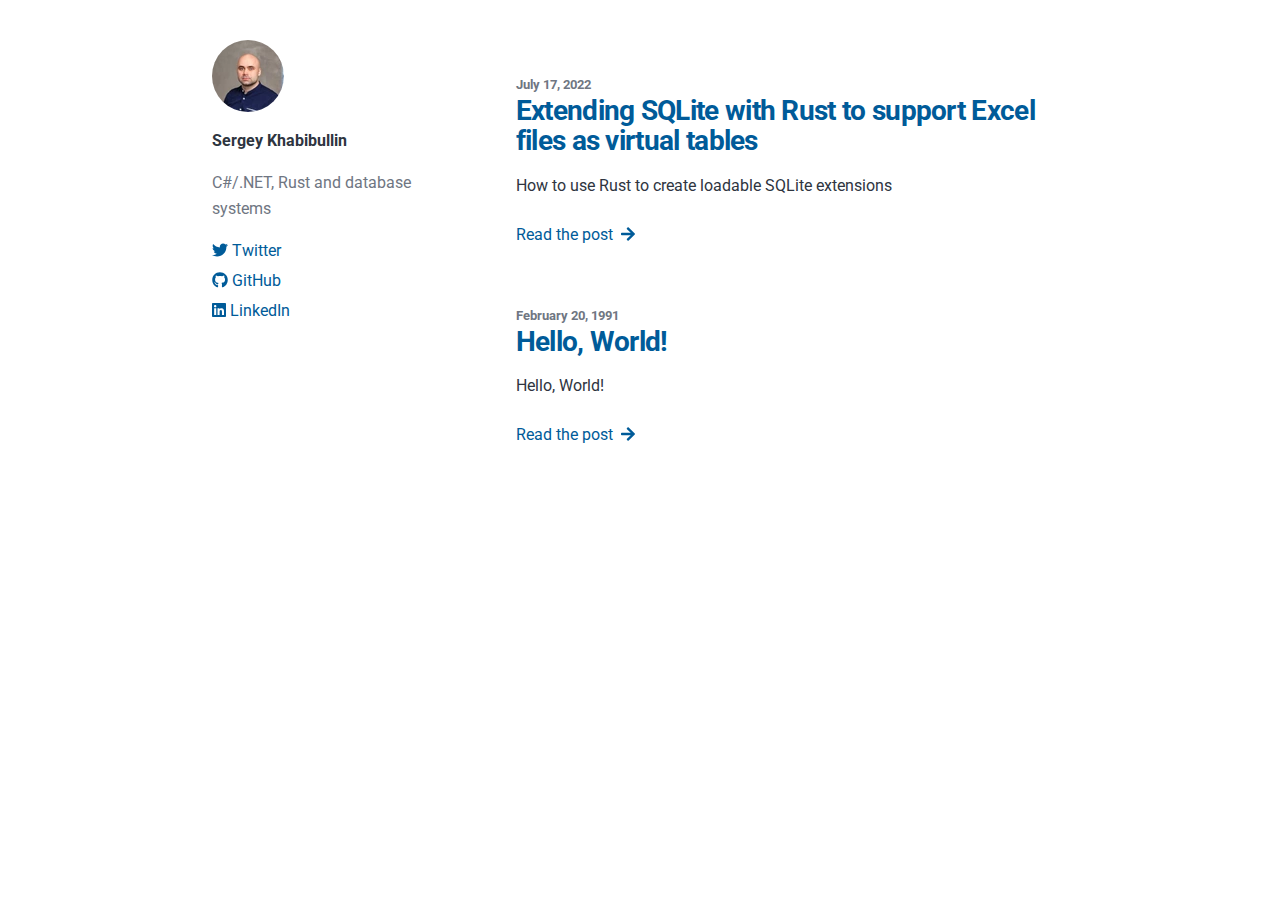
==== commit dd4d6928: "Add LinkedIn link" ====
--- a/index.html
+++ b/index.html
@@ -1,7 +1,7 @@
-<!DOCTYPE html><html lang="en"><head><meta charSet="utf-8"/><meta http-equiv="x-ua-compatible" content="ie=edge"/><meta name="viewport" content="width=device-width, initial-scale=1, shrink-to-fit=no"/><style data-href="/styles.f0db0172c6736fda7d19.css" data-identity="gatsby-global-css">@import url(https://fonts.googleapis.com/css2?family=Roboto:ital,wght@0,100;0,300;0,400;0,500;0,700;0,900;1,100;1,300;1,400;1,500;1,700;1,900&display=swap);@font-face{font-display:swap;font-family:Montserrat;font-style:normal;font-weight:100;src:local("Montserrat Thin "),local("Montserrat-Thin"),url(/static/montserrat-latin-100-8d7d79679b70dbe27172b6460e7a7910.woff2) format("woff2"),url(/static/montserrat-latin-100-ec38980a9e0119a379e2a9b3dbb1901a.woff) format("woff")}@font-face{font-display:swap;font-family:Montserrat;font-style:italic;font-weight:100;src:local("Montserrat Thin italic"),local("Montserrat-Thinitalic"),url(/static/montserrat-latin-100italic-e279051046ba1286706adc886cf1c96b.woff2) format("woff2"),url(/static/montserrat-latin-100italic-3b325a3173c8207435cd1b76e19bf501.woff) format("woff")}@font-face{font-display:swap;font-family:Montserrat;font-style:normal;font-weight:200;src:local("Montserrat Extra Light "),local("Montserrat-Extra Light"),url(/static/montserrat-latin-200-9d266fbbfa6cab7009bd56003b1eeb67.woff2) format("woff2"),url(/static/montserrat-latin-200-2d8ba08717110d27122e54c34b8a5798.woff) format("woff")}@font-face{font-display:swap;font-family:Montserrat;font-style:italic;font-weight:200;src:local("Montserrat Extra Light italic"),local("Montserrat-Extra Lightitalic"),url(/static/montserrat-latin-200italic-6e5b3756583bb2263eb062eae992735e.woff2) format("woff2"),url(/static/montserrat-latin-200italic-a0d6f343e4b536c582926255367a57da.woff) format("woff")}@font-face{font-display:swap;font-family:Montserrat;font-style:normal;font-weight:300;src:local("Montserrat Light "),local("Montserrat-Light"),url(/static/montserrat-latin-300-00b3e893aab5a8fd632d6342eb72551a.woff2) format("woff2"),url(/static/montserrat-latin-300-ea303695ceab35f17e7d062f30e0173b.woff) format("woff")}@font-face{font-display:swap;font-family:Montserrat;font-style:italic;font-weight:300;src:local("Montserrat Light italic"),local("Montserrat-Lightitalic"),url(/static/montserrat-latin-300italic-56f34ea368f6aedf89583d444bbcb227.woff2) format("woff2"),url(/static/montserrat-latin-300italic-54b0bf2c8c4c12ffafd803be2466a790.woff) format("woff")}@font-face{font-display:swap;font-family:Montserrat;font-style:normal;font-weight:400;src:local("Montserrat Regular "),local("Montserrat-Regular"),url(/static/montserrat-latin-400-b71748ae4f80ec8c014def4c5fa8688b.woff2) format("woff2"),url(/static/montserrat-latin-400-0659a9f4e90db5cf51b50d005bff1e41.woff) format("woff")}@font-face{font-display:swap;font-family:Montserrat;font-style:italic;font-weight:400;src:local("Montserrat Regular italic"),local("Montserrat-Regularitalic"),url(/static/montserrat-latin-400italic-6eed6b4cbb809c6efc7aa7ddad6dbe3e.woff2) format("woff2"),url(/static/montserrat-latin-400italic-7583622cfde30ae49086d18447ab28e7.woff) format("woff")}@font-face{font-display:swap;font-family:Montserrat;font-style:normal;font-weight:500;src:local("Montserrat Medium "),local("Montserrat-Medium"),url(/static/montserrat-latin-500-091b209546e16313fd4f4fc36090c757.woff2) format("woff2"),url(/static/montserrat-latin-500-edd311588712a96bbf435fad264fff62.woff) format("woff")}@font-face{font-display:swap;font-family:Montserrat;font-style:italic;font-weight:500;src:local("Montserrat Medium italic"),local("Montserrat-Mediumitalic"),url(/static/montserrat-latin-500italic-c90ced68b46050061d1a41842d6dfb43.woff2) format("woff2"),url(/static/montserrat-latin-500italic-5146cbfe02b1deea5dffea27a5f2f998.woff) format("woff")}@font-face{font-display:swap;font-family:Montserrat;font-style:normal;font-weight:600;src:local("Montserrat SemiBold "),local("Montserrat-SemiBold"),url(/static/montserrat-latin-600-0480d2f8a71f38db8633b84d8722e0c2.woff2) format("woff2"),url(/static/montserrat-latin-600-b77863a375260a05dd13f86a1cee598f.woff) format("woff")}@font-face{font-display:swap;font-family:Montserrat;font-style:italic;font-weight:600;src:local("Montserrat SemiBold italic"),local("Montserrat-SemiBolditalic"),url(/static/montserrat-latin-600italic-cf46ffb11f3a60d7df0567f8851a1d00.woff2) format("woff2"),url(/static/montserrat-latin-600italic-c4fcfeeb057724724097167e57bd7801.woff) format("woff")}@font-face{font-display:swap;font-family:Montserrat;font-style:normal;font-weight:700;src:local("Montserrat Bold "),local("Montserrat-Bold"),url(/static/montserrat-latin-700-7dbcc8a5ea2289d83f657c25b4be6193.woff2) format("woff2"),url(/static/montserrat-latin-700-99271a835e1cae8c76ef8bba99a8cc4e.woff) format("woff")}@font-face{font-display:swap;font-family:Montserrat;font-style:italic;font-weight:700;src:local("Montserrat Bold italic"),local("Montserrat-Bolditalic"),url(/static/montserrat-latin-700italic-c41ad6bdb4bd504a843d546d0a47958d.woff2) format("woff2"),url(/static/montserrat-latin-700italic-6779372f04095051c62ed36bc1dcc142.woff) format("woff")}@font-face{font-display:swap;font-family:Montserrat;font-style:normal;font-weight:800;src:local("Montserrat ExtraBold "),local("Montserrat-ExtraBold"),url(/static/montserrat-latin-800-db9a3e0ba7eaea32e5f55328ace6cf23.woff2) format("woff2"),url(/static/montserrat-latin-800-4e3c615967a2360f5db87d2f0fd2456f.woff) format("woff")}@font-face{font-display:swap;font-family:Montserrat;font-style:italic;font-weight:800;src:local("Montserrat ExtraBold italic"),local("Montserrat-ExtraBolditalic"),url(/static/montserrat-latin-800italic-bf45bfa14805969eda318973947bc42b.woff2) format("woff2"),url(/static/montserrat-latin-800italic-fe82abb0bcede51bf724254878e0c374.woff) format("woff")}@font-face{font-display:swap;font-family:Montserrat;font-style:normal;font-weight:900;src:local("Montserrat Black "),local("Montserrat-Black"),url(/static/montserrat-latin-900-e66c7edc609e24bacbb705175669d814.woff2) format("woff2"),url(/static/montserrat-latin-900-8211f418baeb8ec880b80ba3c682f957.woff) format("woff")}@font-face{font-display:swap;font-family:Montserrat;font-style:italic;font-weight:900;src:local("Montserrat Black italic"),local("Montserrat-Blackitalic"),url(/static/montserrat-latin-900italic-4454c775e48152c1a72510ceed3603e2.woff2) format("woff2"),url(/static/montserrat-latin-900italic-efcaa0f6a82ee0640b83a0916e6e8d68.woff) format("woff")}@font-face{font-display:swap;font-family:Merriweather;font-style:normal;font-weight:300;src:local("Merriweather Light "),local("Merriweather-Light"),url(/static/merriweather-latin-300-fc117160c69a8ea0851b26dd14748ee4.woff2) format("woff2"),url(/static/merriweather-latin-300-58b18067ebbd21fda77b67e73c241d3b.woff) format("woff")}@font-face{font-display:swap;font-family:Merriweather;font-style:italic;font-weight:300;src:local("Merriweather Light italic"),local("Merriweather-Lightitalic"),url(/static/merriweather-latin-300italic-fe29961474f8dbf77c0aa7b9a629e4bc.woff2) format("woff2"),url(/static/merriweather-latin-300italic-23c3f1f88683618a4fb8d265d33d383a.woff) format("woff")}@font-face{font-display:swap;font-family:Merriweather;font-style:normal;font-weight:400;src:local("Merriweather Regular "),local("Merriweather-Regular"),url(/static/merriweather-latin-400-d9479e8023bef9cbd9bf8d6eabd6bf36.woff2) format("woff2"),url(/static/merriweather-latin-400-040426f99ff6e00b86506452e0d1f10b.woff) format("woff")}@font-face{font-display:swap;font-family:Merriweather;font-style:italic;font-weight:400;src:local("Merriweather Regular italic"),local("Merriweather-Regularitalic"),url(/static/merriweather-latin-400italic-2de7bfeaf08fb03d4315d49947f062f7.woff2) format("woff2"),url(/static/merriweather-latin-400italic-79db67aca65f5285964ab332bd65f451.woff) format("woff")}@font-face{font-display:swap;font-family:Merriweather;font-style:normal;font-weight:700;src:local("Merriweather Bold "),local("Merriweather-Bold"),url(/static/merriweather-latin-700-4b08e01d805fa35d7bf777f1b24314ae.woff2) format("woff2"),url(/static/merriweather-latin-700-22fb8afba4ab1f093b6ef9e28a9b6e92.woff) format("woff")}@font-face{font-display:swap;font-family:Merriweather;font-style:italic;font-weight:700;src:local("Merriweather Bold italic"),local("Merriweather-Bolditalic"),url(/static/merriweather-latin-700italic-cd92541b177652fffb6e3b952f1c33f1.woff2) format("woff2"),url(/static/merriweather-latin-700italic-f87f3d87cea0dd0979bfc8ac9ea90243.woff) format("woff")}@font-face{font-display:swap;font-family:Merriweather;font-style:normal;font-weight:900;src:local("Merriweather Black "),local("Merriweather-Black"),url(/static/merriweather-latin-900-f813fc6a4bee46eda5224ac7ebf1b7be.woff2) format("woff2"),url(/static/merriweather-latin-900-5d4e42cb44410674acd99153d57df032.woff) format("woff")}@font-face{font-display:swap;font-family:Merriweather;font-style:italic;font-weight:900;src:local("Merriweather Black italic"),local("Merriweather-Blackitalic"),url(/static/merriweather-latin-900italic-b7901d85486871c1779c0e93ddd85656.woff2) format("woff2"),url(/static/merriweather-latin-900italic-9647f9fdab98756989a8a5550eb205c3.woff) format("woff")}
-
-
-/*! normalize.css v8.0.1 | MIT License | github.com/necolas/normalize.css */html{-webkit-text-size-adjust:100%;line-height:1.15}body{margin:0}main{display:block}h1{font-size:2em;margin:.67em 0}hr{box-sizing:content-box;height:0;overflow:visible}pre{font-family:monospace,monospace;font-size:1em}a{background-color:transparent}abbr[title]{border-bottom:none;text-decoration:underline;-webkit-text-decoration:underline dotted;text-decoration:underline dotted}b,strong{font-weight:bolder}code,kbd,samp{font-family:monospace,monospace;font-size:1em}small{font-size:80%}sub,sup{font-size:75%;line-height:0;position:relative;vertical-align:baseline}sub{bottom:-.25em}sup{top:-.5em}img{border-style:none}button,input,optgroup,select,textarea{font-family:inherit;font-size:100%;line-height:1.15;margin:0}button,input{overflow:visible}button,select{text-transform:none}[type=button],[type=reset],[type=submit],button{-webkit-appearance:button}[type=button]::-moz-focus-inner,[type=reset]::-moz-focus-inner,[type=submit]::-moz-focus-inner,button::-moz-focus-inner{border-style:none;padding:0}[type=button]:-moz-focusring,[type=reset]:-moz-focusring,[type=submit]:-moz-focusring,button:-moz-focusring{outline:1px dotted ButtonText}fieldset{padding:.35em .75em .625em}legend{box-sizing:border-box;color:inherit;display:table;max-width:100%;padding:0;white-space:normal}progress{vertical-align:baseline}textarea{overflow:auto}[type=checkbox],[type=radio]{box-sizing:border-box;padding:0}[type=number]::-webkit-inner-spin-button,[type=number]::-webkit-outer-spin-button{height:auto}[type=search]{-webkit-appearance:textfield;outline-offset:-2px}[type=search]::-webkit-search-decoration{-webkit-appearance:none}::-webkit-file-upload-button{-webkit-appearance:button;font:inherit}details{display:block}summary{display:list-item}[hidden]{display:none}:root{--maxWidth-none:"none";--maxWidth-xs:20rem;--maxWidth-sm:24rem;--maxWidth-md:28rem;--maxWidth-lg:32rem;--maxWidth-xl:36rem;--maxWidth-2xl:42rem;--maxWidth-3xl:48rem;--maxWidth-4xl:56rem;--maxWidth-full:"100%";--maxWidth-wrapper:var(--maxWidth-4xl);--spacing-px:"1px";--spacing-0:0;--spacing-1:0.25rem;--spacing-2:0.5rem;--spacing-3:0.75rem;--spacing-4:1rem;--spacing-5:1.25rem;--spacing-6:1.5rem;--spacing-8:2rem;--spacing-10:2.5rem;--spacing-12:3rem;--spacing-16:4rem;--spacing-20:5rem;--spacing-24:6rem;--spacing-32:8rem;--fontFamily-sans:"Roboto",sans-serif;--font-body:var(--fontFamily-sans);--font-heading:var(--fontFamily-sans);--fontWeight-normal:400;--fontWeight-medium:500;--fontWeight-semibold:600;--fontWeight-bold:700;--fontWeight-extrabold:800;--fontWeight-black:900;--fontSize-root:16px;--lineHeight-none:1;--lineHeight-tight:1.1;--lineHeight-normal:1.5;--lineHeight-relaxed:1.625;--fontSize-0:0.833rem;--fontSize-1:1rem;--fontSize-2:1.2rem;--fontSize-3:1.44rem;--fontSize-4:1.728rem;--fontSize-5:2.074rem;--fontSize-6:2.488rem;--fontSize-7:2.986rem;--color-primary:#005b99;--color-text:#2e353f;--color-text-light:#6f7682;--color-heading:#1a202c;--color-heading-black:#000;--color-accent:#d1dce5}*,:after,:before{box-sizing:border-box}html{-webkit-font-smoothing:antialiased;-moz-osx-font-smoothing:grayscale;font-size:var(--fontSize-root);line-height:var(--lineHeight-normal)}body{color:var(--color-text);font-family:var(--font-body);font-size:var(--fontSize-1)}footer{padding:var(--spacing-6) var(--spacing-0)}hr{background:var(--color-accent);border:0;height:1px}h1,h2,h3,h4,h5,h6{font-family:var(--font-heading);letter-spacing:-.025em;line-height:var(--lineHeight-tight);margin-bottom:var(--spacing-6);margin-top:var(--spacing-12)}h2,h3,h4,h5,h6{color:var(--color-heading)}h1,h2,h3,h4,h5,h6{font-weight:var(--fontWeight-bold)}h1{color:var(--color-heading-black);font-size:var(--fontSize-6)}h2{font-size:var(--fontSize-5)}h3{font-size:var(--fontSize-4)}h4{font-size:var(--fontSize-3)}h5{font-size:var(--fontSize-2)}h6{font-size:var(--fontSize-1)}h1>a{text-decoration:none}h2>a,h3>a,h4>a,h5>a,h6>a{color:inherit;text-decoration:none}small{color:var(--color-text-light);font-weight:var(--fontWeight-bold)}p{--baseline-multiplier:0.179;--x-height-multiplier:0.35;line-height:var(--lineHeight-relaxed);margin:var(--spacing-0) var(--spacing-0) var(--spacing-8) var(--spacing-0)}ol,p,ul{padding:var(--spacing-0)}ol,ul{list-style-image:none;list-style-position:outside;margin-bottom:var(--spacing-8);margin-left:var(--spacing-4);margin-right:var(--spacing-0)}ol li,ul li{padding-left:var(--spacing-0)}li>p,ol li,ul li{margin-bottom:calc(var(--spacing-8)/2)}li :last-child{margin-bottom:var(--spacing-0)}li>ul{margin-left:var(--spacing-8);margin-top:calc(var(--spacing-8)/2)}blockquote{border-left:var(--spacing-1) solid var(--color-primary);color:var(--color-text-light);font-size:var(--fontSize-2);font-style:italic;margin-bottom:var(--spacing-8);margin-left:var(--spacing-1);margin-right:var(--spacing-8);padding:var(--spacing-0) var(--spacing-0) var(--spacing-0) var(--spacing-6)}blockquote>:last-child{margin-bottom:var(--spacing-0)}blockquote>ol,blockquote>ul{list-style-position:inside}table{border:1px solid var(--color-text-light);border-collapse:collapse;margin-bottom:var(--spacing-8);width:100%}table thead tr th,table tr td{border:1px solid var(--color-text-light);padding:var(--spacing-2)}a{color:var(--color-primary);text-decoration:none}a:focus,a:hover{text-decoration:underline}.global-wrapper{margin:var(--spacing-0) auto;max-width:var(--maxWidth-wrapper);padding:var(--spacing-10) var(--spacing-5)}.global-wrapper[data-is-root-path=true] .bio{margin-bottom:var(--spacing-20)}.global-container{display:flex}@media screen and (max-width:685px){.global-container{display:block}}.global-container>header{height:10px;position:-webkit-sticky;position:sticky;top:20px;width:28%}@media screen and (max-width:685px){.global-container>header{height:auto;position:static;top:0;width:100%}}.global-container>main{padding:0 0 0 48px;width:72%}@media screen and (max-width:685px){.global-container>main{padding:0;width:100%}}.global-header{margin-bottom:var(--spacing-12)}.main-heading{font-size:var(--fontSize-7);margin:0}.post-list-item{margin-bottom:var(--spacing-8);margin-top:var(--spacing-8)}.post-list-item p{margin-bottom:var(--spacing-0)}.post-list-item h2{color:var(--color-primary);font-size:var(--fontSize-4);margin-bottom:var(--spacing-2);margin-top:var(--spacing-0)}.post-list-item header{margin-bottom:var(--spacing-4)}.header-link-home{font-family:var(--font-heading);font-size:var(--fontSize-1);font-weight:var(--fontWeight-bold);text-decoration:none}.bio{display:block;margin-bottom:var(--spacing-16)}.bio p{margin-bottom:var(--spacing-0)}.bio-avatar{min-width:50px}.bio .author-name{margin:16px 0 0}.bio .author-info{color:var(--color-text-light);margin:16px 0}.bio .author-link{margin:0 0 4px}.blog-post header h1{margin:var(--spacing-0) var(--spacing-0) var(--spacing-4) var(--spacing-0)}.blog-post header p{font-family:var(--font-heading);font-size:var(--fontSize-2)}.blog-post img{margin:var(--spacing-0) var(--spacing-0) var(--spacing-8) var(--spacing-0);max-width:100%;width:100%}.blog-post-nav ul{margin:var(--spacing-0)}.gatsby-highlight{margin-bottom:var(--spacing-8)}@media (max-width:42rem){blockquote{margin-left:var(--spacing-0);padding:var(--spacing-0) var(--spacing-0) var(--spacing-0) var(--spacing-4)}ol,ul{list-style-position:inside}}code[class*=language-],pre[class*=language-]{word-wrap:normal;background:none;color:#000;font-family:Consolas,Monaco,Andale Mono,Ubuntu Mono,monospace;font-size:1em;-webkit-hyphens:none;-ms-hyphens:none;hyphens:none;line-height:1.5;-moz-tab-size:4;-o-tab-size:4;tab-size:4;text-align:left;text-shadow:0 1px #fff;white-space:pre;word-break:normal;word-spacing:normal}code[class*=language-]::selection,code[class*=language-] ::selection,pre[class*=language-]::selection,pre[class*=language-] ::selection{background:#b3d4fc;text-shadow:none}@media print{code[class*=language-],pre[class*=language-]{text-shadow:none}}pre[class*=language-]{margin:.5em 0;overflow:auto;padding:1em}:not(pre)>code[class*=language-],pre[class*=language-]{background:#f5f2f0}:not(pre)>code[class*=language-]{border-radius:.3em;padding:.1em;white-space:normal}.token.cdata,.token.comment,.token.doctype,.token.prolog{color:#708090}.token.punctuation{color:#999}.token.namespace{opacity:.7}.token.boolean,.token.constant,.token.deleted,.token.number,.token.property,.token.symbol,.token.tag{color:#905}.token.attr-name,.token.builtin,.token.char,.token.inserted,.token.selector,.token.string{color:#690}.language-css .token.string,.style .token.string,.token.entity,.token.operator,.token.url{background:hsla(0,0%,100%,.5);color:#9a6e3a}.token.atrule,.token.attr-value,.token.keyword{color:#07a}.token.class-name,.token.function{color:#dd4a68}.token.important,.token.regex,.token.variable{color:#e90}.token.bold,.token.important{font-weight:700}.token.italic{font-style:italic}.token.entity{cursor:help}</style><meta name="generator" content="Gatsby 4.4.0"/><style>.gatsby-image-wrapper{position:relative;overflow:hidden}.gatsby-image-wrapper picture.object-fit-polyfill{position:static!important}.gatsby-image-wrapper img{bottom:0;height:100%;left:0;margin:0;max-width:none;padding:0;position:absolute;right:0;top:0;width:100%;object-fit:cover}.gatsby-image-wrapper [data-main-image]{opacity:0;transform:translateZ(0);transition:opacity .25s linear;will-change:opacity}.gatsby-image-wrapper-constrained{display:inline-block;vertical-align:top}</style><noscript><style>.gatsby-image-wrapper noscript [data-main-image]{opacity:1!important}.gatsby-image-wrapper [data-placeholder-image]{opacity:0!important}</style></noscript><script type="module">const e="undefined"!=typeof HTMLImageElement&&"loading"in HTMLImageElement.prototype;e&&document.body.addEventListener("load",(function(e){if(void 0===e.target.dataset.mainImage)return;if(void 0===e.target.dataset.gatsbyImageSsr)return;const t=e.target;let a=null,n=t;for(;null===a&&n;)void 0!==n.parentNode.dataset.gatsbyImageWrapper&&(a=n.parentNode),n=n.parentNode;const o=a.querySelector("[data-placeholder-image]"),r=new Image;r.src=t.currentSrc,r.decode().catch((()=>{})).then((()=>{t.style.opacity=1,o&&(o.style.opacity=0,o.style.transition="opacity 500ms linear")}))}),!0);</script><style type="text/css">svg:not(:root).svg-inline--fa {
+<!DOCTYPE html><html lang="en"><head><meta charSet="utf-8"/><meta http-equiv="x-ua-compatible" content="ie=edge"/><meta name="viewport" content="width=device-width, initial-scale=1, shrink-to-fit=no"/><style data-href="/styles.2a1b040e1f7eeb00e62b.css" data-identity="gatsby-global-css">@import url(https://fonts.googleapis.com/css2?family=Roboto:ital,wght@0,100;0,300;0,400;0,500;0,700;0,900;1,100;1,300;1,400;1,500;1,700;1,900&display=swap);@font-face{font-display:swap;font-family:Montserrat;font-style:normal;font-weight:100;src:local("Montserrat Thin "),local("Montserrat-Thin"),url(/static/montserrat-latin-100-8d7d79679b70dbe27172b6460e7a7910.woff2) format("woff2"),url(/static/montserrat-latin-100-ec38980a9e0119a379e2a9b3dbb1901a.woff) format("woff")}@font-face{font-display:swap;font-family:Montserrat;font-style:italic;font-weight:100;src:local("Montserrat Thin italic"),local("Montserrat-Thinitalic"),url(/static/montserrat-latin-100italic-e279051046ba1286706adc886cf1c96b.woff2) format("woff2"),url(/static/montserrat-latin-100italic-3b325a3173c8207435cd1b76e19bf501.woff) format("woff")}@font-face{font-display:swap;font-family:Montserrat;font-style:normal;font-weight:200;src:local("Montserrat Extra Light "),local("Montserrat-Extra Light"),url(/static/montserrat-latin-200-9d266fbbfa6cab7009bd56003b1eeb67.woff2) format("woff2"),url(/static/montserrat-latin-200-2d8ba08717110d27122e54c34b8a5798.woff) format("woff")}@font-face{font-display:swap;font-family:Montserrat;font-style:italic;font-weight:200;src:local("Montserrat Extra Light italic"),local("Montserrat-Extra Lightitalic"),url(/static/montserrat-latin-200italic-6e5b3756583bb2263eb062eae992735e.woff2) format("woff2"),url(/static/montserrat-latin-200italic-a0d6f343e4b536c582926255367a57da.woff) format("woff")}@font-face{font-display:swap;font-family:Montserrat;font-style:normal;font-weight:300;src:local("Montserrat Light "),local("Montserrat-Light"),url(/static/montserrat-latin-300-00b3e893aab5a8fd632d6342eb72551a.woff2) format("woff2"),url(/static/montserrat-latin-300-ea303695ceab35f17e7d062f30e0173b.woff) format("woff")}@font-face{font-display:swap;font-family:Montserrat;font-style:italic;font-weight:300;src:local("Montserrat Light italic"),local("Montserrat-Lightitalic"),url(/static/montserrat-latin-300italic-56f34ea368f6aedf89583d444bbcb227.woff2) format("woff2"),url(/static/montserrat-latin-300italic-54b0bf2c8c4c12ffafd803be2466a790.woff) format("woff")}@font-face{font-display:swap;font-family:Montserrat;font-style:normal;font-weight:400;src:local("Montserrat Regular "),local("Montserrat-Regular"),url(/static/montserrat-latin-400-b71748ae4f80ec8c014def4c5fa8688b.woff2) format("woff2"),url(/static/montserrat-latin-400-0659a9f4e90db5cf51b50d005bff1e41.woff) format("woff")}@font-face{font-display:swap;font-family:Montserrat;font-style:italic;font-weight:400;src:local("Montserrat Regular italic"),local("Montserrat-Regularitalic"),url(/static/montserrat-latin-400italic-6eed6b4cbb809c6efc7aa7ddad6dbe3e.woff2) format("woff2"),url(/static/montserrat-latin-400italic-7583622cfde30ae49086d18447ab28e7.woff) format("woff")}@font-face{font-display:swap;font-family:Montserrat;font-style:normal;font-weight:500;src:local("Montserrat Medium "),local("Montserrat-Medium"),url(/static/montserrat-latin-500-091b209546e16313fd4f4fc36090c757.woff2) format("woff2"),url(/static/montserrat-latin-500-edd311588712a96bbf435fad264fff62.woff) format("woff")}@font-face{font-display:swap;font-family:Montserrat;font-style:italic;font-weight:500;src:local("Montserrat Medium italic"),local("Montserrat-Mediumitalic"),url(/static/montserrat-latin-500italic-c90ced68b46050061d1a41842d6dfb43.woff2) format("woff2"),url(/static/montserrat-latin-500italic-5146cbfe02b1deea5dffea27a5f2f998.woff) format("woff")}@font-face{font-display:swap;font-family:Montserrat;font-style:normal;font-weight:600;src:local("Montserrat SemiBold "),local("Montserrat-SemiBold"),url(/static/montserrat-latin-600-0480d2f8a71f38db8633b84d8722e0c2.woff2) format("woff2"),url(/static/montserrat-latin-600-b77863a375260a05dd13f86a1cee598f.woff) format("woff")}@font-face{font-display:swap;font-family:Montserrat;font-style:italic;font-weight:600;src:local("Montserrat SemiBold italic"),local("Montserrat-SemiBolditalic"),url(/static/montserrat-latin-600italic-cf46ffb11f3a60d7df0567f8851a1d00.woff2) format("woff2"),url(/static/montserrat-latin-600italic-c4fcfeeb057724724097167e57bd7801.woff) format("woff")}@font-face{font-display:swap;font-family:Montserrat;font-style:normal;font-weight:700;src:local("Montserrat Bold "),local("Montserrat-Bold"),url(/static/montserrat-latin-700-7dbcc8a5ea2289d83f657c25b4be6193.woff2) format("woff2"),url(/static/montserrat-latin-700-99271a835e1cae8c76ef8bba99a8cc4e.woff) format("woff")}@font-face{font-display:swap;font-family:Montserrat;font-style:italic;font-weight:700;src:local("Montserrat Bold italic"),local("Montserrat-Bolditalic"),url(/static/montserrat-latin-700italic-c41ad6bdb4bd504a843d546d0a47958d.woff2) format("woff2"),url(/static/montserrat-latin-700italic-6779372f04095051c62ed36bc1dcc142.woff) format("woff")}@font-face{font-display:swap;font-family:Montserrat;font-style:normal;font-weight:800;src:local("Montserrat ExtraBold "),local("Montserrat-ExtraBold"),url(/static/montserrat-latin-800-db9a3e0ba7eaea32e5f55328ace6cf23.woff2) format("woff2"),url(/static/montserrat-latin-800-4e3c615967a2360f5db87d2f0fd2456f.woff) format("woff")}@font-face{font-display:swap;font-family:Montserrat;font-style:italic;font-weight:800;src:local("Montserrat ExtraBold italic"),local("Montserrat-ExtraBolditalic"),url(/static/montserrat-latin-800italic-bf45bfa14805969eda318973947bc42b.woff2) format("woff2"),url(/static/montserrat-latin-800italic-fe82abb0bcede51bf724254878e0c374.woff) format("woff")}@font-face{font-display:swap;font-family:Montserrat;font-style:normal;font-weight:900;src:local("Montserrat Black "),local("Montserrat-Black"),url(/static/montserrat-latin-900-e66c7edc609e24bacbb705175669d814.woff2) format("woff2"),url(/static/montserrat-latin-900-8211f418baeb8ec880b80ba3c682f957.woff) format("woff")}@font-face{font-display:swap;font-family:Montserrat;font-style:italic;font-weight:900;src:local("Montserrat Black italic"),local("Montserrat-Blackitalic"),url(/static/montserrat-latin-900italic-4454c775e48152c1a72510ceed3603e2.woff2) format("woff2"),url(/static/montserrat-latin-900italic-efcaa0f6a82ee0640b83a0916e6e8d68.woff) format("woff")}@font-face{font-display:swap;font-family:Merriweather;font-style:normal;font-weight:300;src:local("Merriweather Light "),local("Merriweather-Light"),url(/static/merriweather-latin-300-fc117160c69a8ea0851b26dd14748ee4.woff2) format("woff2"),url(/static/merriweather-latin-300-58b18067ebbd21fda77b67e73c241d3b.woff) format("woff")}@font-face{font-display:swap;font-family:Merriweather;font-style:italic;font-weight:300;src:local("Merriweather Light italic"),local("Merriweather-Lightitalic"),url(/static/merriweather-latin-300italic-fe29961474f8dbf77c0aa7b9a629e4bc.woff2) format("woff2"),url(/static/merriweather-latin-300italic-23c3f1f88683618a4fb8d265d33d383a.woff) format("woff")}@font-face{font-display:swap;font-family:Merriweather;font-style:normal;font-weight:400;src:local("Merriweather Regular "),local("Merriweather-Regular"),url(/static/merriweather-latin-400-d9479e8023bef9cbd9bf8d6eabd6bf36.woff2) format("woff2"),url(/static/merriweather-latin-400-040426f99ff6e00b86506452e0d1f10b.woff) format("woff")}@font-face{font-display:swap;font-family:Merriweather;font-style:italic;font-weight:400;src:local("Merriweather Regular italic"),local("Merriweather-Regularitalic"),url(/static/merriweather-latin-400italic-2de7bfeaf08fb03d4315d49947f062f7.woff2) format("woff2"),url(/static/merriweather-latin-400italic-79db67aca65f5285964ab332bd65f451.woff) format("woff")}@font-face{font-display:swap;font-family:Merriweather;font-style:normal;font-weight:700;src:local("Merriweather Bold "),local("Merriweather-Bold"),url(/static/merriweather-latin-700-4b08e01d805fa35d7bf777f1b24314ae.woff2) format("woff2"),url(/static/merriweather-latin-700-22fb8afba4ab1f093b6ef9e28a9b6e92.woff) format("woff")}@font-face{font-display:swap;font-family:Merriweather;font-style:italic;font-weight:700;src:local("Merriweather Bold italic"),local("Merriweather-Bolditalic"),url(/static/merriweather-latin-700italic-cd92541b177652fffb6e3b952f1c33f1.woff2) format("woff2"),url(/static/merriweather-latin-700italic-f87f3d87cea0dd0979bfc8ac9ea90243.woff) format("woff")}@font-face{font-display:swap;font-family:Merriweather;font-style:normal;font-weight:900;src:local("Merriweather Black "),local("Merriweather-Black"),url(/static/merriweather-latin-900-f813fc6a4bee46eda5224ac7ebf1b7be.woff2) format("woff2"),url(/static/merriweather-latin-900-5d4e42cb44410674acd99153d57df032.woff) format("woff")}@font-face{font-display:swap;font-family:Merriweather;font-style:italic;font-weight:900;src:local("Merriweather Black italic"),local("Merriweather-Blackitalic"),url(/static/merriweather-latin-900italic-b7901d85486871c1779c0e93ddd85656.woff2) format("woff2"),url(/static/merriweather-latin-900italic-9647f9fdab98756989a8a5550eb205c3.woff) format("woff")}
+
+
+/*! normalize.css v8.0.1 | MIT License | github.com/necolas/normalize.css */html{-webkit-text-size-adjust:100%;line-height:1.15}body{margin:0}main{display:block}h1{font-size:2em;margin:.67em 0}hr{box-sizing:content-box;height:0;overflow:visible}pre{font-family:monospace,monospace;font-size:1em}a{background-color:transparent}abbr[title]{border-bottom:none;text-decoration:underline;-webkit-text-decoration:underline dotted;text-decoration:underline dotted}b,strong{font-weight:bolder}code,kbd,samp{font-family:monospace,monospace;font-size:1em}small{font-size:80%}sub,sup{font-size:75%;line-height:0;position:relative;vertical-align:baseline}sub{bottom:-.25em}sup{top:-.5em}img{border-style:none}button,input,optgroup,select,textarea{font-family:inherit;font-size:100%;line-height:1.15;margin:0}button,input{overflow:visible}button,select{text-transform:none}[type=button],[type=reset],[type=submit],button{-webkit-appearance:button}[type=button]::-moz-focus-inner,[type=reset]::-moz-focus-inner,[type=submit]::-moz-focus-inner,button::-moz-focus-inner{border-style:none;padding:0}[type=button]:-moz-focusring,[type=reset]:-moz-focusring,[type=submit]:-moz-focusring,button:-moz-focusring{outline:1px dotted ButtonText}fieldset{padding:.35em .75em .625em}legend{box-sizing:border-box;color:inherit;display:table;max-width:100%;padding:0;white-space:normal}progress{vertical-align:baseline}textarea{overflow:auto}[type=checkbox],[type=radio]{box-sizing:border-box;padding:0}[type=number]::-webkit-inner-spin-button,[type=number]::-webkit-outer-spin-button{height:auto}[type=search]{-webkit-appearance:textfield;outline-offset:-2px}[type=search]::-webkit-search-decoration{-webkit-appearance:none}::-webkit-file-upload-button{-webkit-appearance:button;font:inherit}details{display:block}summary{display:list-item}[hidden]{display:none}:root{--maxWidth-none:"none";--maxWidth-xs:20rem;--maxWidth-sm:24rem;--maxWidth-md:28rem;--maxWidth-lg:32rem;--maxWidth-xl:36rem;--maxWidth-2xl:42rem;--maxWidth-3xl:48rem;--maxWidth-4xl:56rem;--maxWidth-full:"100%";--maxWidth-wrapper:var(--maxWidth-4xl);--spacing-px:"1px";--spacing-0:0;--spacing-1:0.25rem;--spacing-2:0.5rem;--spacing-3:0.75rem;--spacing-4:1rem;--spacing-5:1.25rem;--spacing-6:1.5rem;--spacing-8:2rem;--spacing-10:2.5rem;--spacing-12:3rem;--spacing-16:4rem;--spacing-20:5rem;--spacing-24:6rem;--spacing-32:8rem;--fontFamily-sans:"Roboto",sans-serif;--font-body:var(--fontFamily-sans);--font-heading:var(--fontFamily-sans);--fontWeight-normal:400;--fontWeight-medium:500;--fontWeight-semibold:600;--fontWeight-bold:700;--fontWeight-extrabold:800;--fontWeight-black:900;--fontSize-root:16px;--lineHeight-none:1;--lineHeight-tight:1.1;--lineHeight-normal:1.5;--lineHeight-relaxed:1.625;--fontSize-0:0.833rem;--fontSize-1:1rem;--fontSize-2:1.2rem;--fontSize-3:1.44rem;--fontSize-4:1.728rem;--fontSize-5:2.074rem;--fontSize-6:2.488rem;--fontSize-7:2.986rem;--color-primary:#005b99;--color-text:#2e353f;--color-text-light:#6f7682;--color-heading:#1a202c;--color-heading-black:#000;--color-accent:#d1dce5}*,:after,:before{box-sizing:border-box}html{-webkit-font-smoothing:antialiased;-moz-osx-font-smoothing:grayscale;font-size:var(--fontSize-root);line-height:var(--lineHeight-normal)}body{color:var(--color-text);font-family:var(--font-body);font-size:var(--fontSize-1)}footer{padding:var(--spacing-6) var(--spacing-0)}hr{background:var(--color-accent);border:0;height:1px}h1,h2,h3,h4,h5,h6{font-family:var(--font-heading);letter-spacing:-.025em;line-height:var(--lineHeight-tight);margin-bottom:var(--spacing-6);margin-top:var(--spacing-12)}h2,h3,h4,h5,h6{color:var(--color-heading)}h1,h2,h3,h4,h5,h6{font-weight:var(--fontWeight-bold)}h1{color:var(--color-heading-black);font-size:var(--fontSize-6)}h2{font-size:var(--fontSize-5)}h3{font-size:var(--fontSize-4)}h4{font-size:var(--fontSize-3)}h5{font-size:var(--fontSize-2)}h6{font-size:var(--fontSize-1)}h1>a{text-decoration:none}h2>a,h3>a,h4>a,h5>a,h6>a{color:inherit;text-decoration:none}small{color:var(--color-text-light);font-weight:var(--fontWeight-bold)}p{--baseline-multiplier:0.179;--x-height-multiplier:0.35;line-height:var(--lineHeight-relaxed);margin:var(--spacing-0) var(--spacing-0) var(--spacing-8) var(--spacing-0)}ol,p,ul{padding:var(--spacing-0)}ol,ul{list-style-image:none;list-style-position:outside;margin-bottom:var(--spacing-8);margin-left:var(--spacing-4);margin-right:var(--spacing-0)}ol li,ul li{padding-left:var(--spacing-0)}li>p,ol li,ul li{margin-bottom:calc(var(--spacing-8)/2)}li :last-child{margin-bottom:var(--spacing-0)}li>ul{margin-left:var(--spacing-8);margin-top:calc(var(--spacing-8)/2)}blockquote{border-left:var(--spacing-1) solid var(--color-primary);color:var(--color-text-light);font-size:var(--fontSize-2);font-style:italic;margin-bottom:var(--spacing-8);margin-left:var(--spacing-1);margin-right:var(--spacing-8);padding:var(--spacing-0) var(--spacing-0) var(--spacing-0) var(--spacing-6)}blockquote>:last-child{margin-bottom:var(--spacing-0)}blockquote>ol,blockquote>ul{list-style-position:inside}table{border:1px solid var(--color-text-light);border-collapse:collapse;margin-bottom:var(--spacing-8);width:100%}table thead tr th,table tr td{border:1px solid var(--color-text-light);padding:var(--spacing-2)}a{color:var(--color-primary);text-decoration:none}a:focus,a:hover{text-decoration:underline}.global-wrapper{margin:var(--spacing-0) auto;max-width:var(--maxWidth-wrapper);padding:var(--spacing-10) var(--spacing-5)}.global-wrapper[data-is-root-path=true] .bio{margin-bottom:var(--spacing-20)}.global-container{display:flex}@media screen and (max-width:685px){.global-container{display:block}}.global-container>header{height:10px;position:-webkit-sticky;position:sticky;top:20px;width:28%}@media screen and (max-width:685px){.global-container>header{height:auto;position:static;top:0;width:100%}}.global-container>main{padding:0 0 0 48px;width:72%}@media screen and (max-width:685px){.global-container>main{padding:0;width:100%}}.global-header{margin-bottom:var(--spacing-12)}.main-heading{font-size:var(--fontSize-7);margin:0}.post-list-item{margin-bottom:var(--spacing-8);margin-top:var(--spacing-8)}.post-list-item p{margin-bottom:var(--spacing-0)}.post-list-item h2{color:var(--color-primary);font-size:var(--fontSize-4);margin-bottom:var(--spacing-2);margin-top:var(--spacing-0)}.post-list-item header{margin-bottom:var(--spacing-4)}.header-link-home{font-family:var(--font-heading);font-size:var(--fontSize-1);font-weight:var(--fontWeight-bold);text-decoration:none}.bio{display:block;margin-bottom:var(--spacing-16)}.bio p{margin-bottom:var(--spacing-0)}.bio-avatar{min-width:50px}.bio .author-name{margin:16px 0 0}.bio .author-info{color:var(--color-text-light);margin:16px 0}.bio .media-info{color:var(--color-text-light);margin:48px 0 8px}@media screen and (max-width:685px){.bio .media-info{display:inline-block;margin:24px 12px 0 2px}}.bio .author-link{margin:0 0 4px}@media screen and (max-width:685px){.bio .author-link{display:inline-block;margin:24px 12px 0 0}}.blog-post header h1{margin:var(--spacing-0) var(--spacing-0) var(--spacing-4) var(--spacing-0)}.blog-post header p{font-family:var(--font-heading);font-size:var(--fontSize-2)}.blog-post img{margin:var(--spacing-0) var(--spacing-0) var(--spacing-8) var(--spacing-0);max-width:100%;width:100%}.blog-post-nav ul{margin:var(--spacing-0)}.gatsby-highlight{margin-bottom:var(--spacing-8)}@media (max-width:42rem){blockquote{margin-left:var(--spacing-0);padding:var(--spacing-0) var(--spacing-0) var(--spacing-0) var(--spacing-4)}ol,ul{list-style-position:inside}}code[class*=language-],pre[class*=language-]{word-wrap:normal;background:none;color:#000;font-family:Consolas,Monaco,Andale Mono,Ubuntu Mono,monospace;font-size:1em;-webkit-hyphens:none;-ms-hyphens:none;hyphens:none;line-height:1.5;-moz-tab-size:4;-o-tab-size:4;tab-size:4;text-align:left;text-shadow:0 1px #fff;white-space:pre;word-break:normal;word-spacing:normal}code[class*=language-]::selection,code[class*=language-] ::selection,pre[class*=language-]::selection,pre[class*=language-] ::selection{background:#b3d4fc;text-shadow:none}@media print{code[class*=language-],pre[class*=language-]{text-shadow:none}}pre[class*=language-]{margin:.5em 0;overflow:auto;padding:1em}:not(pre)>code[class*=language-],pre[class*=language-]{background:#f5f2f0}:not(pre)>code[class*=language-]{border-radius:.3em;padding:.1em;white-space:normal}.token.cdata,.token.comment,.token.doctype,.token.prolog{color:#708090}.token.punctuation{color:#999}.token.namespace{opacity:.7}.token.boolean,.token.constant,.token.deleted,.token.number,.token.property,.token.symbol,.token.tag{color:#905}.token.attr-name,.token.builtin,.token.char,.token.inserted,.token.selector,.token.string{color:#690}.language-css .token.string,.style .token.string,.token.entity,.token.operator,.token.url{background:hsla(0,0%,100%,.5);color:#9a6e3a}.token.atrule,.token.attr-value,.token.keyword{color:#07a}.token.class-name,.token.function{color:#dd4a68}.token.important,.token.regex,.token.variable{color:#e90}.token.bold,.token.important{font-weight:700}.token.italic{font-style:italic}.token.entity{cursor:help}</style><meta name="generator" content="Gatsby 4.4.0"/><style>.gatsby-image-wrapper{position:relative;overflow:hidden}.gatsby-image-wrapper picture.object-fit-polyfill{position:static!important}.gatsby-image-wrapper img{bottom:0;height:100%;left:0;margin:0;max-width:none;padding:0;position:absolute;right:0;top:0;width:100%;object-fit:cover}.gatsby-image-wrapper [data-main-image]{opacity:0;transform:translateZ(0);transition:opacity .25s linear;will-change:opacity}.gatsby-image-wrapper-constrained{display:inline-block;vertical-align:top}</style><noscript><style>.gatsby-image-wrapper noscript [data-main-image]{opacity:1!important}.gatsby-image-wrapper [data-placeholder-image]{opacity:0!important}</style></noscript><script type="module">const e="undefined"!=typeof HTMLImageElement&&"loading"in HTMLImageElement.prototype;e&&document.body.addEventListener("load",(function(e){if(void 0===e.target.dataset.mainImage)return;if(void 0===e.target.dataset.gatsbyImageSsr)return;const t=e.target;let a=null,n=t;for(;null===a&&n;)void 0!==n.parentNode.dataset.gatsbyImageWrapper&&(a=n.parentNode),n=n.parentNode;const o=a.querySelector("[data-placeholder-image]"),r=new Image;r.src=t.currentSrc,r.decode().catch((()=>{})).then((()=>{t.style.opacity=1,o&&(o.style.opacity=0,o.style.transition="opacity 500ms linear")}))}),!0);</script><style type="text/css">svg:not(:root).svg-inline--fa {
   overflow: visible;
 }
 
@@ -462,4 +462,4 @@
 
         gtag('config', 'G-0W1VK6D61G', {"optimize_id":"OPT_CONTAINER_ID","anonymize_ip":true,"cookie_expires":0,"send_page_view":false});
       }
-      </script><link as="script" rel="preload" href="/webpack-runtime-35f6e8adf5772be44a59.js"/><link as="script" rel="preload" href="/framework-e413e527015be9a1bdfd.js"/><link as="script" rel="preload" href="/app-c07393373d81b9c312e4.js"/><link as="script" rel="preload" href="/cb1608f2-f84de5122df4c289695d.js"/><link as="script" rel="preload" href="/a9a7754c-7a045e64f413fa6946a6.js"/><link as="script" rel="preload" href="/commons-95dc7e3f01651fea51b3.js"/><link as="script" rel="preload" href="/component---src-pages-index-js-ae2bf278cea6899f462f.js"/><link as="fetch" rel="preload" href="/page-data/index/page-data.json" crossorigin="anonymous"/><link as="fetch" rel="preload" href="/page-data/sq/d/2841359383.json" crossorigin="anonymous"/><link as="fetch" rel="preload" href="/page-data/sq/d/3257411868.json" crossorigin="anonymous"/><link as="fetch" rel="preload" href="/page-data/app-data.json" crossorigin="anonymous"/></head><body><div id="___gatsby"><div style="outline:none" tabindex="-1" id="gatsby-focus-wrapper"><div class="global-wrapper" data-is-root-path="true"><div class="global-container"><header class="global-header"><div class="bio"><div><div data-gatsby-image-wrapper="" class="gatsby-image-wrapper gatsby-image-wrapper-constrained"><div style="max-width:72px;display:block"><img alt="" role="presentation" aria-hidden="true" src="data:image/svg+xml;charset=utf-8,%3Csvg height=&#x27;72&#x27; width=&#x27;72&#x27; xmlns=&#x27;http://www.w3.org/2000/svg&#x27; version=&#x27;1.1&#x27;%3E%3C/svg%3E" style="max-width:100%;display:block;position:static"/></div><div aria-hidden="true" data-placeholder-image="" style="opacity:1;transition:opacity 500ms linear;background-color:#888878;position:absolute;top:0;left:0;bottom:0;right:0"></div><picture><source type="image/webp" data-srcset="/static/0535bafe5a96092a9d42b7485f4550e3/3c7ca/profile-pic.webp 18w,/static/0535bafe5a96092a9d42b7485f4550e3/206df/profile-pic.webp 36w,/static/0535bafe5a96092a9d42b7485f4550e3/93966/profile-pic.webp 72w" sizes="(min-width: 72px) 72px, 100vw"/><img data-gatsby-image-ssr="" data-main-image="" style="border-radius:100%;opacity:0" sizes="(min-width: 72px) 72px, 100vw" decoding="async" loading="lazy" data-src="/static/0535bafe5a96092a9d42b7485f4550e3/4b379/profile-pic.jpg" data-srcset="/static/0535bafe5a96092a9d42b7485f4550e3/725ba/profile-pic.jpg 18w,/static/0535bafe5a96092a9d42b7485f4550e3/87621/profile-pic.jpg 36w,/static/0535bafe5a96092a9d42b7485f4550e3/4b379/profile-pic.jpg 72w" alt="profile picture"/></picture><noscript><picture><source type="image/webp" srcSet="/static/0535bafe5a96092a9d42b7485f4550e3/3c7ca/profile-pic.webp 18w,/static/0535bafe5a96092a9d42b7485f4550e3/206df/profile-pic.webp 36w,/static/0535bafe5a96092a9d42b7485f4550e3/93966/profile-pic.webp 72w" sizes="(min-width: 72px) 72px, 100vw"/><img data-gatsby-image-ssr="" data-main-image="" style="border-radius:100%;opacity:0" sizes="(min-width: 72px) 72px, 100vw" decoding="async" loading="lazy" src="/static/0535bafe5a96092a9d42b7485f4550e3/4b379/profile-pic.jpg" srcSet="/static/0535bafe5a96092a9d42b7485f4550e3/725ba/profile-pic.jpg 18w,/static/0535bafe5a96092a9d42b7485f4550e3/87621/profile-pic.jpg 36w,/static/0535bafe5a96092a9d42b7485f4550e3/4b379/profile-pic.jpg 72w" alt="profile picture"/></picture></noscript><script type="module">const t="undefined"!=typeof HTMLImageElement&&"loading"in HTMLImageElement.prototype;if(t){const t=document.querySelectorAll("img[data-main-image]");for(let e of t){e.dataset.src&&(e.setAttribute("src",e.dataset.src),e.removeAttribute("data-src")),e.dataset.srcset&&(e.setAttribute("srcset",e.dataset.srcset),e.removeAttribute("data-srcset"));const t=e.parentNode.querySelectorAll("source[data-srcset]");for(let e of t)e.setAttribute("srcset",e.dataset.srcset),e.removeAttribute("data-srcset");e.complete&&(e.style.opacity=1)}}</script></div></div><div><p class="author-name"><strong>Sergey Khabibullin</strong></p><p class="author-info">C#/.NET, Rust and database systems</p><p class="author-link"><a href="https://twitter.com/x2bool"><svg aria-hidden="true" focusable="false" data-prefix="fab" data-icon="twitter" class="svg-inline--fa fa-twitter fa-w-16 " role="img" xmlns="http://www.w3.org/2000/svg" viewBox="0 0 512 512"><path fill="currentColor" d="M459.37 151.716c.325 4.548.325 9.097.325 13.645 0 138.72-105.583 298.558-298.558 298.558-59.452 0-114.68-17.219-161.137-47.106 8.447.974 16.568 1.299 25.34 1.299 49.055 0 94.213-16.568 130.274-44.832-46.132-.975-84.792-31.188-98.112-72.772 6.498.974 12.995 1.624 19.818 1.624 9.421 0 18.843-1.3 27.614-3.573-48.081-9.747-84.143-51.98-84.143-102.985v-1.299c13.969 7.797 30.214 12.67 47.431 13.319-28.264-18.843-46.781-51.005-46.781-87.391 0-19.492 5.197-37.36 14.294-52.954 51.655 63.675 129.3 105.258 216.365 109.807-1.624-7.797-2.599-15.918-2.599-24.04 0-57.828 46.782-104.934 104.934-104.934 30.213 0 57.502 12.67 76.67 33.137 23.715-4.548 46.456-13.32 66.599-25.34-7.798 24.366-24.366 44.833-46.132 57.827 21.117-2.273 41.584-8.122 60.426-16.243-14.292 20.791-32.161 39.308-52.628 54.253z"></path></svg> Twitter</a></p><p class="author-link"><a href="https://github.com/x2bool"><svg aria-hidden="true" focusable="false" data-prefix="fab" data-icon="github" class="svg-inline--fa fa-github fa-w-16 " role="img" xmlns="http://www.w3.org/2000/svg" viewBox="0 0 496 512"><path fill="currentColor" d="M165.9 397.4c0 2-2.3 3.6-5.2 3.6-3.3.3-5.6-1.3-5.6-3.6 0-2 2.3-3.6 5.2-3.6 3-.3 5.6 1.3 5.6 3.6zm-31.1-4.5c-.7 2 1.3 4.3 4.3 4.9 2.6 1 5.6 0 6.2-2s-1.3-4.3-4.3-5.2c-2.6-.7-5.5.3-6.2 2.3zm44.2-1.7c-2.9.7-4.9 2.6-4.6 4.9.3 2 2.9 3.3 5.9 2.6 2.9-.7 4.9-2.6 4.6-4.6-.3-1.9-3-3.2-5.9-2.9zM244.8 8C106.1 8 0 113.3 0 252c0 110.9 69.8 205.8 169.5 239.2 12.8 2.3 17.3-5.6 17.3-12.1 0-6.2-.3-40.4-.3-61.4 0 0-70 15-84.7-29.8 0 0-11.4-29.1-27.8-36.6 0 0-22.9-15.7 1.6-15.4 0 0 24.9 2 38.6 25.8 21.9 38.6 58.6 27.5 72.9 20.9 2.3-16 8.8-27.1 16-33.7-55.9-6.2-112.3-14.3-112.3-110.5 0-27.5 7.6-41.3 23.6-58.9-2.6-6.5-11.1-33.3 2.6-67.9 20.9-6.5 69 27 69 27 20-5.6 41.5-8.5 62.8-8.5s42.8 2.9 62.8 8.5c0 0 48.1-33.6 69-27 13.7 34.7 5.2 61.4 2.6 67.9 16 17.7 25.8 31.5 25.8 58.9 0 96.5-58.9 104.2-114.8 110.5 9.2 7.9 17 22.9 17 46.4 0 33.7-.3 75.4-.3 83.6 0 6.5 4.6 14.4 17.3 12.1C428.2 457.8 496 362.9 496 252 496 113.3 383.5 8 244.8 8zM97.2 352.9c-1.3 1-1 3.3.7 5.2 1.6 1.6 3.9 2.3 5.2 1 1.3-1 1-3.3-.7-5.2-1.6-1.6-3.9-2.3-5.2-1zm-10.8-8.1c-.7 1.3.3 2.9 2.3 3.9 1.6 1 3.6.7 4.3-.7.7-1.3-.3-2.9-2.3-3.9-2-.6-3.6-.3-4.3.7zm32.4 35.6c-1.6 1.3-1 4.3 1.3 6.2 2.3 2.3 5.2 2.6 6.5 1 1.3-1.3.7-4.3-1.3-6.2-2.2-2.3-5.2-2.6-6.5-1zm-11.4-14.7c-1.6 1-1.6 3.6 0 5.9 1.6 2.3 4.3 3.3 5.6 2.3 1.6-1.3 1.6-3.9 0-6.2-1.4-2.3-4-3.3-5.6-2z"></path></svg> GitHub</a></p></div></div></header><main><ol style="list-style:none"><li><article class="post-list-item" itemscope="" itemType="http://schema.org/Article"><header><small>July 17, 2022</small><h2><a itemProp="url" href="/sqlite-extensions-in-rust/"><span itemProp="headline">Extending SQLite with Rust to support Excel files as virtual tables</span></a></h2></header><section><p itemProp="description">How to use Rust to create loadable SQLite extensions</p></section><footer><a itemProp="url" href="/sqlite-extensions-in-rust/">Read the post  <svg aria-hidden="true" focusable="false" data-prefix="fas" data-icon="arrow-right" class="svg-inline--fa fa-arrow-right fa-w-14 " role="img" xmlns="http://www.w3.org/2000/svg" viewBox="0 0 448 512"><path fill="currentColor" d="M190.5 66.9l22.2-22.2c9.4-9.4 24.6-9.4 33.9 0L441 239c9.4 9.4 9.4 24.6 0 33.9L246.6 467.3c-9.4 9.4-24.6 9.4-33.9 0l-22.2-22.2c-9.5-9.5-9.3-25 .4-34.3L311.4 296H24c-13.3 0-24-10.7-24-24v-32c0-13.3 10.7-24 24-24h287.4L190.9 101.2c-9.8-9.3-10-24.8-.4-34.3z"></path></svg></a></footer></article></li><li><article class="post-list-item" itemscope="" itemType="http://schema.org/Article"><header><small>February 20, 1991</small><h2><a itemProp="url" href="/hello-world/"><span itemProp="headline">Hello, World!</span></a></h2></header><section><p itemProp="description">Hello, World!</p></section><footer><a itemProp="url" href="/hello-world/">Read the post  <svg aria-hidden="true" focusable="false" data-prefix="fas" data-icon="arrow-right" class="svg-inline--fa fa-arrow-right fa-w-14 " role="img" xmlns="http://www.w3.org/2000/svg" viewBox="0 0 448 512"><path fill="currentColor" d="M190.5 66.9l22.2-22.2c9.4-9.4 24.6-9.4 33.9 0L441 239c9.4 9.4 9.4 24.6 0 33.9L246.6 467.3c-9.4 9.4-24.6 9.4-33.9 0l-22.2-22.2c-9.5-9.5-9.3-25 .4-34.3L311.4 296H24c-13.3 0-24-10.7-24-24v-32c0-13.3 10.7-24 24-24h287.4L190.9 101.2c-9.8-9.3-10-24.8-.4-34.3z"></path></svg></a></footer></article></li></ol></main></div></div></div><div id="gatsby-announcer" style="position:absolute;top:0;width:1px;height:1px;padding:0;overflow:hidden;clip:rect(0, 0, 0, 0);white-space:nowrap;border:0" aria-live="assertive" aria-atomic="true"></div></div><script id="gatsby-script-loader">/*<![CDATA[*/window.pagePath="/";/*]]>*/</script><script id="gatsby-chunk-mapping">/*<![CDATA[*/window.___chunkMapping={"polyfill":["/polyfill-b227d9031ab4094e5021.js"],"app":["/app-c07393373d81b9c312e4.js"],"component---src-pages-404-js":["/component---src-pages-404-js-e980ce90d527f1b6247b.js"],"component---src-pages-index-js":["/component---src-pages-index-js-ae2bf278cea6899f462f.js"],"component---src-pages-using-typescript-tsx":["/component---src-pages-using-typescript-tsx-172bf71d7850ee7f3e84.js"],"component---src-templates-blog-post-js":["/component---src-templates-blog-post-js-7d3eb808b71dc10bb636.js"]};/*]]>*/</script><script src="/polyfill-b227d9031ab4094e5021.js" nomodule=""></script><script src="/component---src-pages-index-js-ae2bf278cea6899f462f.js" async=""></script><script src="/commons-95dc7e3f01651fea51b3.js" async=""></script><script src="/a9a7754c-7a045e64f413fa6946a6.js" async=""></script><script src="/cb1608f2-f84de5122df4c289695d.js" async=""></script><script src="/app-c07393373d81b9c312e4.js" async=""></script><script src="/framework-e413e527015be9a1bdfd.js" async=""></script><script src="/webpack-runtime-35f6e8adf5772be44a59.js" async=""></script></body></html>+      </script><link as="script" rel="preload" href="/webpack-runtime-d6cdd8fe5cb11c29f13b.js"/><link as="script" rel="preload" href="/framework-e413e527015be9a1bdfd.js"/><link as="script" rel="preload" href="/app-c07393373d81b9c312e4.js"/><link as="script" rel="preload" href="/cb1608f2-f84de5122df4c289695d.js"/><link as="script" rel="preload" href="/a9a7754c-98fd337d900dec8f8631.js"/><link as="script" rel="preload" href="/commons-aae59eaf8dc9e6cd5d94.js"/><link as="script" rel="preload" href="/component---src-pages-index-js-ae2bf278cea6899f462f.js"/><link as="fetch" rel="preload" href="/page-data/index/page-data.json" crossorigin="anonymous"/><link as="fetch" rel="preload" href="/page-data/sq/d/2841359383.json" crossorigin="anonymous"/><link as="fetch" rel="preload" href="/page-data/sq/d/4092539123.json" crossorigin="anonymous"/><link as="fetch" rel="preload" href="/page-data/app-data.json" crossorigin="anonymous"/></head><body><div id="___gatsby"><div style="outline:none" tabindex="-1" id="gatsby-focus-wrapper"><div class="global-wrapper" data-is-root-path="true"><div class="global-container"><header class="global-header"><div class="bio"><div><div data-gatsby-image-wrapper="" class="gatsby-image-wrapper gatsby-image-wrapper-constrained"><div style="max-width:72px;display:block"><img alt="" role="presentation" aria-hidden="true" src="data:image/svg+xml;charset=utf-8,%3Csvg height=&#x27;72&#x27; width=&#x27;72&#x27; xmlns=&#x27;http://www.w3.org/2000/svg&#x27; version=&#x27;1.1&#x27;%3E%3C/svg%3E" style="max-width:100%;display:block;position:static"/></div><div aria-hidden="true" data-placeholder-image="" style="opacity:1;transition:opacity 500ms linear;background-color:#888878;position:absolute;top:0;left:0;bottom:0;right:0"></div><picture><source type="image/webp" data-srcset="/static/0535bafe5a96092a9d42b7485f4550e3/3c7ca/profile-pic.webp 18w,/static/0535bafe5a96092a9d42b7485f4550e3/206df/profile-pic.webp 36w,/static/0535bafe5a96092a9d42b7485f4550e3/93966/profile-pic.webp 72w" sizes="(min-width: 72px) 72px, 100vw"/><img data-gatsby-image-ssr="" data-main-image="" style="border-radius:100%;opacity:0" sizes="(min-width: 72px) 72px, 100vw" decoding="async" loading="lazy" data-src="/static/0535bafe5a96092a9d42b7485f4550e3/4b379/profile-pic.jpg" data-srcset="/static/0535bafe5a96092a9d42b7485f4550e3/725ba/profile-pic.jpg 18w,/static/0535bafe5a96092a9d42b7485f4550e3/87621/profile-pic.jpg 36w,/static/0535bafe5a96092a9d42b7485f4550e3/4b379/profile-pic.jpg 72w" alt="profile picture"/></picture><noscript><picture><source type="image/webp" srcSet="/static/0535bafe5a96092a9d42b7485f4550e3/3c7ca/profile-pic.webp 18w,/static/0535bafe5a96092a9d42b7485f4550e3/206df/profile-pic.webp 36w,/static/0535bafe5a96092a9d42b7485f4550e3/93966/profile-pic.webp 72w" sizes="(min-width: 72px) 72px, 100vw"/><img data-gatsby-image-ssr="" data-main-image="" style="border-radius:100%;opacity:0" sizes="(min-width: 72px) 72px, 100vw" decoding="async" loading="lazy" src="/static/0535bafe5a96092a9d42b7485f4550e3/4b379/profile-pic.jpg" srcSet="/static/0535bafe5a96092a9d42b7485f4550e3/725ba/profile-pic.jpg 18w,/static/0535bafe5a96092a9d42b7485f4550e3/87621/profile-pic.jpg 36w,/static/0535bafe5a96092a9d42b7485f4550e3/4b379/profile-pic.jpg 72w" alt="profile picture"/></picture></noscript><script type="module">const t="undefined"!=typeof HTMLImageElement&&"loading"in HTMLImageElement.prototype;if(t){const t=document.querySelectorAll("img[data-main-image]");for(let e of t){e.dataset.src&&(e.setAttribute("src",e.dataset.src),e.removeAttribute("data-src")),e.dataset.srcset&&(e.setAttribute("srcset",e.dataset.srcset),e.removeAttribute("data-srcset"));const t=e.parentNode.querySelectorAll("source[data-srcset]");for(let e of t)e.setAttribute("srcset",e.dataset.srcset),e.removeAttribute("data-srcset");e.complete&&(e.style.opacity=1)}}</script></div></div><div><p class="author-name"><strong>Sergey Khabibullin</strong></p><p class="author-info">C#/.NET, Rust and database systems</p><p class="author-link"><a href="https://twitter.com/x2bool"><svg aria-hidden="true" focusable="false" data-prefix="fab" data-icon="twitter" class="svg-inline--fa fa-twitter fa-w-16 " role="img" xmlns="http://www.w3.org/2000/svg" viewBox="0 0 512 512"><path fill="currentColor" d="M459.37 151.716c.325 4.548.325 9.097.325 13.645 0 138.72-105.583 298.558-298.558 298.558-59.452 0-114.68-17.219-161.137-47.106 8.447.974 16.568 1.299 25.34 1.299 49.055 0 94.213-16.568 130.274-44.832-46.132-.975-84.792-31.188-98.112-72.772 6.498.974 12.995 1.624 19.818 1.624 9.421 0 18.843-1.3 27.614-3.573-48.081-9.747-84.143-51.98-84.143-102.985v-1.299c13.969 7.797 30.214 12.67 47.431 13.319-28.264-18.843-46.781-51.005-46.781-87.391 0-19.492 5.197-37.36 14.294-52.954 51.655 63.675 129.3 105.258 216.365 109.807-1.624-7.797-2.599-15.918-2.599-24.04 0-57.828 46.782-104.934 104.934-104.934 30.213 0 57.502 12.67 76.67 33.137 23.715-4.548 46.456-13.32 66.599-25.34-7.798 24.366-24.366 44.833-46.132 57.827 21.117-2.273 41.584-8.122 60.426-16.243-14.292 20.791-32.161 39.308-52.628 54.253z"></path></svg> Twitter</a></p><p class="author-link"><a href="https://github.com/x2bool"><svg aria-hidden="true" focusable="false" data-prefix="fab" data-icon="github" class="svg-inline--fa fa-github fa-w-16 " role="img" xmlns="http://www.w3.org/2000/svg" viewBox="0 0 496 512"><path fill="currentColor" d="M165.9 397.4c0 2-2.3 3.6-5.2 3.6-3.3.3-5.6-1.3-5.6-3.6 0-2 2.3-3.6 5.2-3.6 3-.3 5.6 1.3 5.6 3.6zm-31.1-4.5c-.7 2 1.3 4.3 4.3 4.9 2.6 1 5.6 0 6.2-2s-1.3-4.3-4.3-5.2c-2.6-.7-5.5.3-6.2 2.3zm44.2-1.7c-2.9.7-4.9 2.6-4.6 4.9.3 2 2.9 3.3 5.9 2.6 2.9-.7 4.9-2.6 4.6-4.6-.3-1.9-3-3.2-5.9-2.9zM244.8 8C106.1 8 0 113.3 0 252c0 110.9 69.8 205.8 169.5 239.2 12.8 2.3 17.3-5.6 17.3-12.1 0-6.2-.3-40.4-.3-61.4 0 0-70 15-84.7-29.8 0 0-11.4-29.1-27.8-36.6 0 0-22.9-15.7 1.6-15.4 0 0 24.9 2 38.6 25.8 21.9 38.6 58.6 27.5 72.9 20.9 2.3-16 8.8-27.1 16-33.7-55.9-6.2-112.3-14.3-112.3-110.5 0-27.5 7.6-41.3 23.6-58.9-2.6-6.5-11.1-33.3 2.6-67.9 20.9-6.5 69 27 69 27 20-5.6 41.5-8.5 62.8-8.5s42.8 2.9 62.8 8.5c0 0 48.1-33.6 69-27 13.7 34.7 5.2 61.4 2.6 67.9 16 17.7 25.8 31.5 25.8 58.9 0 96.5-58.9 104.2-114.8 110.5 9.2 7.9 17 22.9 17 46.4 0 33.7-.3 75.4-.3 83.6 0 6.5 4.6 14.4 17.3 12.1C428.2 457.8 496 362.9 496 252 496 113.3 383.5 8 244.8 8zM97.2 352.9c-1.3 1-1 3.3.7 5.2 1.6 1.6 3.9 2.3 5.2 1 1.3-1 1-3.3-.7-5.2-1.6-1.6-3.9-2.3-5.2-1zm-10.8-8.1c-.7 1.3.3 2.9 2.3 3.9 1.6 1 3.6.7 4.3-.7.7-1.3-.3-2.9-2.3-3.9-2-.6-3.6-.3-4.3.7zm32.4 35.6c-1.6 1.3-1 4.3 1.3 6.2 2.3 2.3 5.2 2.6 6.5 1 1.3-1.3.7-4.3-1.3-6.2-2.2-2.3-5.2-2.6-6.5-1zm-11.4-14.7c-1.6 1-1.6 3.6 0 5.9 1.6 2.3 4.3 3.3 5.6 2.3 1.6-1.3 1.6-3.9 0-6.2-1.4-2.3-4-3.3-5.6-2z"></path></svg> GitHub</a></p><p class="author-link"><a href="https://www.linkedin.com/in/sergey-khabibullin"><svg aria-hidden="true" focusable="false" data-prefix="fab" data-icon="linkedin" class="svg-inline--fa fa-linkedin fa-w-14 " role="img" xmlns="http://www.w3.org/2000/svg" viewBox="0 0 448 512"><path fill="currentColor" d="M416 32H31.9C14.3 32 0 46.5 0 64.3v383.4C0 465.5 14.3 480 31.9 480H416c17.6 0 32-14.5 32-32.3V64.3c0-17.8-14.4-32.3-32-32.3zM135.4 416H69V202.2h66.5V416zm-33.2-243c-21.3 0-38.5-17.3-38.5-38.5S80.9 96 102.2 96c21.2 0 38.5 17.3 38.5 38.5 0 21.3-17.2 38.5-38.5 38.5zm282.1 243h-66.4V312c0-24.8-.5-56.7-34.5-56.7-34.6 0-39.9 27-39.9 54.9V416h-66.4V202.2h63.7v29.2h.9c8.9-16.8 30.6-34.5 62.9-34.5 67.2 0 79.7 44.3 79.7 101.9V416z"></path></svg> LinkedIn</a></p></div></div></header><main><ol style="list-style:none"><li><article class="post-list-item" itemscope="" itemType="http://schema.org/Article"><header><small>July 17, 2022</small><h2><a itemProp="url" href="/sqlite-extensions-in-rust/"><span itemProp="headline">Extending SQLite with Rust to support Excel files as virtual tables</span></a></h2></header><section><p itemProp="description">How to use Rust to create loadable SQLite extensions</p></section><footer><a itemProp="url" href="/sqlite-extensions-in-rust/">Read the post  <svg aria-hidden="true" focusable="false" data-prefix="fas" data-icon="arrow-right" class="svg-inline--fa fa-arrow-right fa-w-14 " role="img" xmlns="http://www.w3.org/2000/svg" viewBox="0 0 448 512"><path fill="currentColor" d="M190.5 66.9l22.2-22.2c9.4-9.4 24.6-9.4 33.9 0L441 239c9.4 9.4 9.4 24.6 0 33.9L246.6 467.3c-9.4 9.4-24.6 9.4-33.9 0l-22.2-22.2c-9.5-9.5-9.3-25 .4-34.3L311.4 296H24c-13.3 0-24-10.7-24-24v-32c0-13.3 10.7-24 24-24h287.4L190.9 101.2c-9.8-9.3-10-24.8-.4-34.3z"></path></svg></a></footer></article></li><li><article class="post-list-item" itemscope="" itemType="http://schema.org/Article"><header><small>February 20, 1991</small><h2><a itemProp="url" href="/hello-world/"><span itemProp="headline">Hello, World!</span></a></h2></header><section><p itemProp="description">Hello, World!</p></section><footer><a itemProp="url" href="/hello-world/">Read the post  <svg aria-hidden="true" focusable="false" data-prefix="fas" data-icon="arrow-right" class="svg-inline--fa fa-arrow-right fa-w-14 " role="img" xmlns="http://www.w3.org/2000/svg" viewBox="0 0 448 512"><path fill="currentColor" d="M190.5 66.9l22.2-22.2c9.4-9.4 24.6-9.4 33.9 0L441 239c9.4 9.4 9.4 24.6 0 33.9L246.6 467.3c-9.4 9.4-24.6 9.4-33.9 0l-22.2-22.2c-9.5-9.5-9.3-25 .4-34.3L311.4 296H24c-13.3 0-24-10.7-24-24v-32c0-13.3 10.7-24 24-24h287.4L190.9 101.2c-9.8-9.3-10-24.8-.4-34.3z"></path></svg></a></footer></article></li></ol></main></div></div></div><div id="gatsby-announcer" style="position:absolute;top:0;width:1px;height:1px;padding:0;overflow:hidden;clip:rect(0, 0, 0, 0);white-space:nowrap;border:0" aria-live="assertive" aria-atomic="true"></div></div><script id="gatsby-script-loader">/*<![CDATA[*/window.pagePath="/";/*]]>*/</script><script id="gatsby-chunk-mapping">/*<![CDATA[*/window.___chunkMapping={"polyfill":["/polyfill-b227d9031ab4094e5021.js"],"app":["/app-c07393373d81b9c312e4.js"],"component---src-pages-404-js":["/component---src-pages-404-js-e980ce90d527f1b6247b.js"],"component---src-pages-index-js":["/component---src-pages-index-js-ae2bf278cea6899f462f.js"],"component---src-pages-using-typescript-tsx":["/component---src-pages-using-typescript-tsx-172bf71d7850ee7f3e84.js"],"component---src-templates-blog-post-js":["/component---src-templates-blog-post-js-7d3eb808b71dc10bb636.js"]};/*]]>*/</script><script src="/polyfill-b227d9031ab4094e5021.js" nomodule=""></script><script src="/component---src-pages-index-js-ae2bf278cea6899f462f.js" async=""></script><script src="/commons-aae59eaf8dc9e6cd5d94.js" async=""></script><script src="/a9a7754c-98fd337d900dec8f8631.js" async=""></script><script src="/cb1608f2-f84de5122df4c289695d.js" async=""></script><script src="/app-c07393373d81b9c312e4.js" async=""></script><script src="/framework-e413e527015be9a1bdfd.js" async=""></script><script src="/webpack-runtime-d6cdd8fe5cb11c29f13b.js" async=""></script></body></html>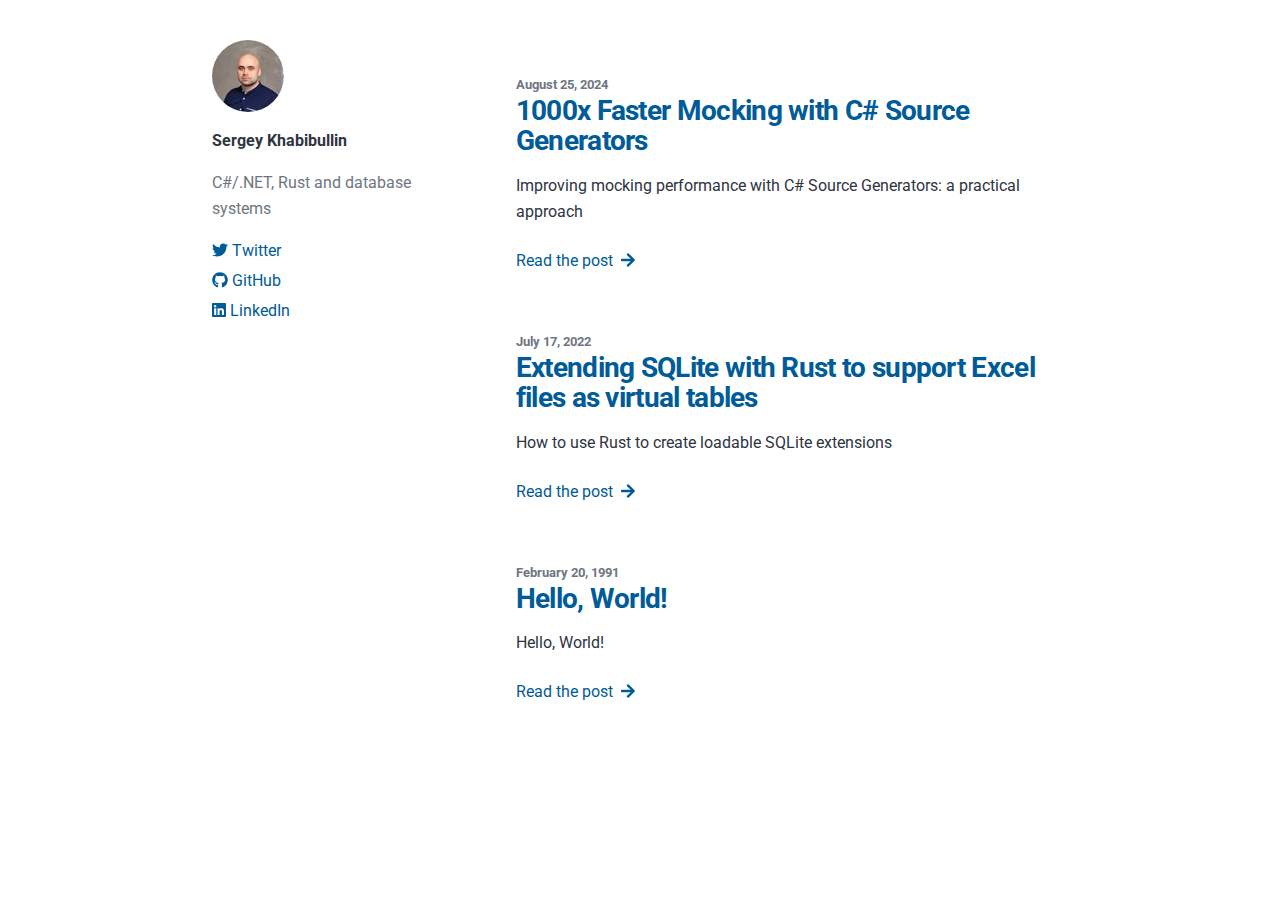
==== commit 459e6c1b: "Add mocking-with-source-generators" ====
--- a/index.html
+++ b/index.html
@@ -1,7 +1,7 @@
-<!DOCTYPE html><html lang="en"><head><meta charSet="utf-8"/><meta http-equiv="x-ua-compatible" content="ie=edge"/><meta name="viewport" content="width=device-width, initial-scale=1, shrink-to-fit=no"/><style data-href="/styles.2a1b040e1f7eeb00e62b.css" data-identity="gatsby-global-css">@import url(https://fonts.googleapis.com/css2?family=Roboto:ital,wght@0,100;0,300;0,400;0,500;0,700;0,900;1,100;1,300;1,400;1,500;1,700;1,900&display=swap);@font-face{font-display:swap;font-family:Montserrat;font-style:normal;font-weight:100;src:local("Montserrat Thin "),local("Montserrat-Thin"),url(/static/montserrat-latin-100-8d7d79679b70dbe27172b6460e7a7910.woff2) format("woff2"),url(/static/montserrat-latin-100-ec38980a9e0119a379e2a9b3dbb1901a.woff) format("woff")}@font-face{font-display:swap;font-family:Montserrat;font-style:italic;font-weight:100;src:local("Montserrat Thin italic"),local("Montserrat-Thinitalic"),url(/static/montserrat-latin-100italic-e279051046ba1286706adc886cf1c96b.woff2) format("woff2"),url(/static/montserrat-latin-100italic-3b325a3173c8207435cd1b76e19bf501.woff) format("woff")}@font-face{font-display:swap;font-family:Montserrat;font-style:normal;font-weight:200;src:local("Montserrat Extra Light "),local("Montserrat-Extra Light"),url(/static/montserrat-latin-200-9d266fbbfa6cab7009bd56003b1eeb67.woff2) format("woff2"),url(/static/montserrat-latin-200-2d8ba08717110d27122e54c34b8a5798.woff) format("woff")}@font-face{font-display:swap;font-family:Montserrat;font-style:italic;font-weight:200;src:local("Montserrat Extra Light italic"),local("Montserrat-Extra Lightitalic"),url(/static/montserrat-latin-200italic-6e5b3756583bb2263eb062eae992735e.woff2) format("woff2"),url(/static/montserrat-latin-200italic-a0d6f343e4b536c582926255367a57da.woff) format("woff")}@font-face{font-display:swap;font-family:Montserrat;font-style:normal;font-weight:300;src:local("Montserrat Light "),local("Montserrat-Light"),url(/static/montserrat-latin-300-00b3e893aab5a8fd632d6342eb72551a.woff2) format("woff2"),url(/static/montserrat-latin-300-ea303695ceab35f17e7d062f30e0173b.woff) format("woff")}@font-face{font-display:swap;font-family:Montserrat;font-style:italic;font-weight:300;src:local("Montserrat Light italic"),local("Montserrat-Lightitalic"),url(/static/montserrat-latin-300italic-56f34ea368f6aedf89583d444bbcb227.woff2) format("woff2"),url(/static/montserrat-latin-300italic-54b0bf2c8c4c12ffafd803be2466a790.woff) format("woff")}@font-face{font-display:swap;font-family:Montserrat;font-style:normal;font-weight:400;src:local("Montserrat Regular "),local("Montserrat-Regular"),url(/static/montserrat-latin-400-b71748ae4f80ec8c014def4c5fa8688b.woff2) format("woff2"),url(/static/montserrat-latin-400-0659a9f4e90db5cf51b50d005bff1e41.woff) format("woff")}@font-face{font-display:swap;font-family:Montserrat;font-style:italic;font-weight:400;src:local("Montserrat Regular italic"),local("Montserrat-Regularitalic"),url(/static/montserrat-latin-400italic-6eed6b4cbb809c6efc7aa7ddad6dbe3e.woff2) format("woff2"),url(/static/montserrat-latin-400italic-7583622cfde30ae49086d18447ab28e7.woff) format("woff")}@font-face{font-display:swap;font-family:Montserrat;font-style:normal;font-weight:500;src:local("Montserrat Medium "),local("Montserrat-Medium"),url(/static/montserrat-latin-500-091b209546e16313fd4f4fc36090c757.woff2) format("woff2"),url(/static/montserrat-latin-500-edd311588712a96bbf435fad264fff62.woff) format("woff")}@font-face{font-display:swap;font-family:Montserrat;font-style:italic;font-weight:500;src:local("Montserrat Medium italic"),local("Montserrat-Mediumitalic"),url(/static/montserrat-latin-500italic-c90ced68b46050061d1a41842d6dfb43.woff2) format("woff2"),url(/static/montserrat-latin-500italic-5146cbfe02b1deea5dffea27a5f2f998.woff) format("woff")}@font-face{font-display:swap;font-family:Montserrat;font-style:normal;font-weight:600;src:local("Montserrat SemiBold "),local("Montserrat-SemiBold"),url(/static/montserrat-latin-600-0480d2f8a71f38db8633b84d8722e0c2.woff2) format("woff2"),url(/static/montserrat-latin-600-b77863a375260a05dd13f86a1cee598f.woff) format("woff")}@font-face{font-display:swap;font-family:Montserrat;font-style:italic;font-weight:600;src:local("Montserrat SemiBold italic"),local("Montserrat-SemiBolditalic"),url(/static/montserrat-latin-600italic-cf46ffb11f3a60d7df0567f8851a1d00.woff2) format("woff2"),url(/static/montserrat-latin-600italic-c4fcfeeb057724724097167e57bd7801.woff) format("woff")}@font-face{font-display:swap;font-family:Montserrat;font-style:normal;font-weight:700;src:local("Montserrat Bold "),local("Montserrat-Bold"),url(/static/montserrat-latin-700-7dbcc8a5ea2289d83f657c25b4be6193.woff2) format("woff2"),url(/static/montserrat-latin-700-99271a835e1cae8c76ef8bba99a8cc4e.woff) format("woff")}@font-face{font-display:swap;font-family:Montserrat;font-style:italic;font-weight:700;src:local("Montserrat Bold italic"),local("Montserrat-Bolditalic"),url(/static/montserrat-latin-700italic-c41ad6bdb4bd504a843d546d0a47958d.woff2) format("woff2"),url(/static/montserrat-latin-700italic-6779372f04095051c62ed36bc1dcc142.woff) format("woff")}@font-face{font-display:swap;font-family:Montserrat;font-style:normal;font-weight:800;src:local("Montserrat ExtraBold "),local("Montserrat-ExtraBold"),url(/static/montserrat-latin-800-db9a3e0ba7eaea32e5f55328ace6cf23.woff2) format("woff2"),url(/static/montserrat-latin-800-4e3c615967a2360f5db87d2f0fd2456f.woff) format("woff")}@font-face{font-display:swap;font-family:Montserrat;font-style:italic;font-weight:800;src:local("Montserrat ExtraBold italic"),local("Montserrat-ExtraBolditalic"),url(/static/montserrat-latin-800italic-bf45bfa14805969eda318973947bc42b.woff2) format("woff2"),url(/static/montserrat-latin-800italic-fe82abb0bcede51bf724254878e0c374.woff) format("woff")}@font-face{font-display:swap;font-family:Montserrat;font-style:normal;font-weight:900;src:local("Montserrat Black "),local("Montserrat-Black"),url(/static/montserrat-latin-900-e66c7edc609e24bacbb705175669d814.woff2) format("woff2"),url(/static/montserrat-latin-900-8211f418baeb8ec880b80ba3c682f957.woff) format("woff")}@font-face{font-display:swap;font-family:Montserrat;font-style:italic;font-weight:900;src:local("Montserrat Black italic"),local("Montserrat-Blackitalic"),url(/static/montserrat-latin-900italic-4454c775e48152c1a72510ceed3603e2.woff2) format("woff2"),url(/static/montserrat-latin-900italic-efcaa0f6a82ee0640b83a0916e6e8d68.woff) format("woff")}@font-face{font-display:swap;font-family:Merriweather;font-style:normal;font-weight:300;src:local("Merriweather Light "),local("Merriweather-Light"),url(/static/merriweather-latin-300-fc117160c69a8ea0851b26dd14748ee4.woff2) format("woff2"),url(/static/merriweather-latin-300-58b18067ebbd21fda77b67e73c241d3b.woff) format("woff")}@font-face{font-display:swap;font-family:Merriweather;font-style:italic;font-weight:300;src:local("Merriweather Light italic"),local("Merriweather-Lightitalic"),url(/static/merriweather-latin-300italic-fe29961474f8dbf77c0aa7b9a629e4bc.woff2) format("woff2"),url(/static/merriweather-latin-300italic-23c3f1f88683618a4fb8d265d33d383a.woff) format("woff")}@font-face{font-display:swap;font-family:Merriweather;font-style:normal;font-weight:400;src:local("Merriweather Regular "),local("Merriweather-Regular"),url(/static/merriweather-latin-400-d9479e8023bef9cbd9bf8d6eabd6bf36.woff2) format("woff2"),url(/static/merriweather-latin-400-040426f99ff6e00b86506452e0d1f10b.woff) format("woff")}@font-face{font-display:swap;font-family:Merriweather;font-style:italic;font-weight:400;src:local("Merriweather Regular italic"),local("Merriweather-Regularitalic"),url(/static/merriweather-latin-400italic-2de7bfeaf08fb03d4315d49947f062f7.woff2) format("woff2"),url(/static/merriweather-latin-400italic-79db67aca65f5285964ab332bd65f451.woff) format("woff")}@font-face{font-display:swap;font-family:Merriweather;font-style:normal;font-weight:700;src:local("Merriweather Bold "),local("Merriweather-Bold"),url(/static/merriweather-latin-700-4b08e01d805fa35d7bf777f1b24314ae.woff2) format("woff2"),url(/static/merriweather-latin-700-22fb8afba4ab1f093b6ef9e28a9b6e92.woff) format("woff")}@font-face{font-display:swap;font-family:Merriweather;font-style:italic;font-weight:700;src:local("Merriweather Bold italic"),local("Merriweather-Bolditalic"),url(/static/merriweather-latin-700italic-cd92541b177652fffb6e3b952f1c33f1.woff2) format("woff2"),url(/static/merriweather-latin-700italic-f87f3d87cea0dd0979bfc8ac9ea90243.woff) format("woff")}@font-face{font-display:swap;font-family:Merriweather;font-style:normal;font-weight:900;src:local("Merriweather Black "),local("Merriweather-Black"),url(/static/merriweather-latin-900-f813fc6a4bee46eda5224ac7ebf1b7be.woff2) format("woff2"),url(/static/merriweather-latin-900-5d4e42cb44410674acd99153d57df032.woff) format("woff")}@font-face{font-display:swap;font-family:Merriweather;font-style:italic;font-weight:900;src:local("Merriweather Black italic"),local("Merriweather-Blackitalic"),url(/static/merriweather-latin-900italic-b7901d85486871c1779c0e93ddd85656.woff2) format("woff2"),url(/static/merriweather-latin-900italic-9647f9fdab98756989a8a5550eb205c3.woff) format("woff")}
-
-
-/*! normalize.css v8.0.1 | MIT License | github.com/necolas/normalize.css */html{-webkit-text-size-adjust:100%;line-height:1.15}body{margin:0}main{display:block}h1{font-size:2em;margin:.67em 0}hr{box-sizing:content-box;height:0;overflow:visible}pre{font-family:monospace,monospace;font-size:1em}a{background-color:transparent}abbr[title]{border-bottom:none;text-decoration:underline;-webkit-text-decoration:underline dotted;text-decoration:underline dotted}b,strong{font-weight:bolder}code,kbd,samp{font-family:monospace,monospace;font-size:1em}small{font-size:80%}sub,sup{font-size:75%;line-height:0;position:relative;vertical-align:baseline}sub{bottom:-.25em}sup{top:-.5em}img{border-style:none}button,input,optgroup,select,textarea{font-family:inherit;font-size:100%;line-height:1.15;margin:0}button,input{overflow:visible}button,select{text-transform:none}[type=button],[type=reset],[type=submit],button{-webkit-appearance:button}[type=button]::-moz-focus-inner,[type=reset]::-moz-focus-inner,[type=submit]::-moz-focus-inner,button::-moz-focus-inner{border-style:none;padding:0}[type=button]:-moz-focusring,[type=reset]:-moz-focusring,[type=submit]:-moz-focusring,button:-moz-focusring{outline:1px dotted ButtonText}fieldset{padding:.35em .75em .625em}legend{box-sizing:border-box;color:inherit;display:table;max-width:100%;padding:0;white-space:normal}progress{vertical-align:baseline}textarea{overflow:auto}[type=checkbox],[type=radio]{box-sizing:border-box;padding:0}[type=number]::-webkit-inner-spin-button,[type=number]::-webkit-outer-spin-button{height:auto}[type=search]{-webkit-appearance:textfield;outline-offset:-2px}[type=search]::-webkit-search-decoration{-webkit-appearance:none}::-webkit-file-upload-button{-webkit-appearance:button;font:inherit}details{display:block}summary{display:list-item}[hidden]{display:none}:root{--maxWidth-none:"none";--maxWidth-xs:20rem;--maxWidth-sm:24rem;--maxWidth-md:28rem;--maxWidth-lg:32rem;--maxWidth-xl:36rem;--maxWidth-2xl:42rem;--maxWidth-3xl:48rem;--maxWidth-4xl:56rem;--maxWidth-full:"100%";--maxWidth-wrapper:var(--maxWidth-4xl);--spacing-px:"1px";--spacing-0:0;--spacing-1:0.25rem;--spacing-2:0.5rem;--spacing-3:0.75rem;--spacing-4:1rem;--spacing-5:1.25rem;--spacing-6:1.5rem;--spacing-8:2rem;--spacing-10:2.5rem;--spacing-12:3rem;--spacing-16:4rem;--spacing-20:5rem;--spacing-24:6rem;--spacing-32:8rem;--fontFamily-sans:"Roboto",sans-serif;--font-body:var(--fontFamily-sans);--font-heading:var(--fontFamily-sans);--fontWeight-normal:400;--fontWeight-medium:500;--fontWeight-semibold:600;--fontWeight-bold:700;--fontWeight-extrabold:800;--fontWeight-black:900;--fontSize-root:16px;--lineHeight-none:1;--lineHeight-tight:1.1;--lineHeight-normal:1.5;--lineHeight-relaxed:1.625;--fontSize-0:0.833rem;--fontSize-1:1rem;--fontSize-2:1.2rem;--fontSize-3:1.44rem;--fontSize-4:1.728rem;--fontSize-5:2.074rem;--fontSize-6:2.488rem;--fontSize-7:2.986rem;--color-primary:#005b99;--color-text:#2e353f;--color-text-light:#6f7682;--color-heading:#1a202c;--color-heading-black:#000;--color-accent:#d1dce5}*,:after,:before{box-sizing:border-box}html{-webkit-font-smoothing:antialiased;-moz-osx-font-smoothing:grayscale;font-size:var(--fontSize-root);line-height:var(--lineHeight-normal)}body{color:var(--color-text);font-family:var(--font-body);font-size:var(--fontSize-1)}footer{padding:var(--spacing-6) var(--spacing-0)}hr{background:var(--color-accent);border:0;height:1px}h1,h2,h3,h4,h5,h6{font-family:var(--font-heading);letter-spacing:-.025em;line-height:var(--lineHeight-tight);margin-bottom:var(--spacing-6);margin-top:var(--spacing-12)}h2,h3,h4,h5,h6{color:var(--color-heading)}h1,h2,h3,h4,h5,h6{font-weight:var(--fontWeight-bold)}h1{color:var(--color-heading-black);font-size:var(--fontSize-6)}h2{font-size:var(--fontSize-5)}h3{font-size:var(--fontSize-4)}h4{font-size:var(--fontSize-3)}h5{font-size:var(--fontSize-2)}h6{font-size:var(--fontSize-1)}h1>a{text-decoration:none}h2>a,h3>a,h4>a,h5>a,h6>a{color:inherit;text-decoration:none}small{color:var(--color-text-light);font-weight:var(--fontWeight-bold)}p{--baseline-multiplier:0.179;--x-height-multiplier:0.35;line-height:var(--lineHeight-relaxed);margin:var(--spacing-0) var(--spacing-0) var(--spacing-8) var(--spacing-0)}ol,p,ul{padding:var(--spacing-0)}ol,ul{list-style-image:none;list-style-position:outside;margin-bottom:var(--spacing-8);margin-left:var(--spacing-4);margin-right:var(--spacing-0)}ol li,ul li{padding-left:var(--spacing-0)}li>p,ol li,ul li{margin-bottom:calc(var(--spacing-8)/2)}li :last-child{margin-bottom:var(--spacing-0)}li>ul{margin-left:var(--spacing-8);margin-top:calc(var(--spacing-8)/2)}blockquote{border-left:var(--spacing-1) solid var(--color-primary);color:var(--color-text-light);font-size:var(--fontSize-2);font-style:italic;margin-bottom:var(--spacing-8);margin-left:var(--spacing-1);margin-right:var(--spacing-8);padding:var(--spacing-0) var(--spacing-0) var(--spacing-0) var(--spacing-6)}blockquote>:last-child{margin-bottom:var(--spacing-0)}blockquote>ol,blockquote>ul{list-style-position:inside}table{border:1px solid var(--color-text-light);border-collapse:collapse;margin-bottom:var(--spacing-8);width:100%}table thead tr th,table tr td{border:1px solid var(--color-text-light);padding:var(--spacing-2)}a{color:var(--color-primary);text-decoration:none}a:focus,a:hover{text-decoration:underline}.global-wrapper{margin:var(--spacing-0) auto;max-width:var(--maxWidth-wrapper);padding:var(--spacing-10) var(--spacing-5)}.global-wrapper[data-is-root-path=true] .bio{margin-bottom:var(--spacing-20)}.global-container{display:flex}@media screen and (max-width:685px){.global-container{display:block}}.global-container>header{height:10px;position:-webkit-sticky;position:sticky;top:20px;width:28%}@media screen and (max-width:685px){.global-container>header{height:auto;position:static;top:0;width:100%}}.global-container>main{padding:0 0 0 48px;width:72%}@media screen and (max-width:685px){.global-container>main{padding:0;width:100%}}.global-header{margin-bottom:var(--spacing-12)}.main-heading{font-size:var(--fontSize-7);margin:0}.post-list-item{margin-bottom:var(--spacing-8);margin-top:var(--spacing-8)}.post-list-item p{margin-bottom:var(--spacing-0)}.post-list-item h2{color:var(--color-primary);font-size:var(--fontSize-4);margin-bottom:var(--spacing-2);margin-top:var(--spacing-0)}.post-list-item header{margin-bottom:var(--spacing-4)}.header-link-home{font-family:var(--font-heading);font-size:var(--fontSize-1);font-weight:var(--fontWeight-bold);text-decoration:none}.bio{display:block;margin-bottom:var(--spacing-16)}.bio p{margin-bottom:var(--spacing-0)}.bio-avatar{min-width:50px}.bio .author-name{margin:16px 0 0}.bio .author-info{color:var(--color-text-light);margin:16px 0}.bio .media-info{color:var(--color-text-light);margin:48px 0 8px}@media screen and (max-width:685px){.bio .media-info{display:inline-block;margin:24px 12px 0 2px}}.bio .author-link{margin:0 0 4px}@media screen and (max-width:685px){.bio .author-link{display:inline-block;margin:24px 12px 0 0}}.blog-post header h1{margin:var(--spacing-0) var(--spacing-0) var(--spacing-4) var(--spacing-0)}.blog-post header p{font-family:var(--font-heading);font-size:var(--fontSize-2)}.blog-post img{margin:var(--spacing-0) var(--spacing-0) var(--spacing-8) var(--spacing-0);max-width:100%;width:100%}.blog-post-nav ul{margin:var(--spacing-0)}.gatsby-highlight{margin-bottom:var(--spacing-8)}@media (max-width:42rem){blockquote{margin-left:var(--spacing-0);padding:var(--spacing-0) var(--spacing-0) var(--spacing-0) var(--spacing-4)}ol,ul{list-style-position:inside}}code[class*=language-],pre[class*=language-]{word-wrap:normal;background:none;color:#000;font-family:Consolas,Monaco,Andale Mono,Ubuntu Mono,monospace;font-size:1em;-webkit-hyphens:none;-ms-hyphens:none;hyphens:none;line-height:1.5;-moz-tab-size:4;-o-tab-size:4;tab-size:4;text-align:left;text-shadow:0 1px #fff;white-space:pre;word-break:normal;word-spacing:normal}code[class*=language-]::selection,code[class*=language-] ::selection,pre[class*=language-]::selection,pre[class*=language-] ::selection{background:#b3d4fc;text-shadow:none}@media print{code[class*=language-],pre[class*=language-]{text-shadow:none}}pre[class*=language-]{margin:.5em 0;overflow:auto;padding:1em}:not(pre)>code[class*=language-],pre[class*=language-]{background:#f5f2f0}:not(pre)>code[class*=language-]{border-radius:.3em;padding:.1em;white-space:normal}.token.cdata,.token.comment,.token.doctype,.token.prolog{color:#708090}.token.punctuation{color:#999}.token.namespace{opacity:.7}.token.boolean,.token.constant,.token.deleted,.token.number,.token.property,.token.symbol,.token.tag{color:#905}.token.attr-name,.token.builtin,.token.char,.token.inserted,.token.selector,.token.string{color:#690}.language-css .token.string,.style .token.string,.token.entity,.token.operator,.token.url{background:hsla(0,0%,100%,.5);color:#9a6e3a}.token.atrule,.token.attr-value,.token.keyword{color:#07a}.token.class-name,.token.function{color:#dd4a68}.token.important,.token.regex,.token.variable{color:#e90}.token.bold,.token.important{font-weight:700}.token.italic{font-style:italic}.token.entity{cursor:help}</style><meta name="generator" content="Gatsby 4.4.0"/><style>.gatsby-image-wrapper{position:relative;overflow:hidden}.gatsby-image-wrapper picture.object-fit-polyfill{position:static!important}.gatsby-image-wrapper img{bottom:0;height:100%;left:0;margin:0;max-width:none;padding:0;position:absolute;right:0;top:0;width:100%;object-fit:cover}.gatsby-image-wrapper [data-main-image]{opacity:0;transform:translateZ(0);transition:opacity .25s linear;will-change:opacity}.gatsby-image-wrapper-constrained{display:inline-block;vertical-align:top}</style><noscript><style>.gatsby-image-wrapper noscript [data-main-image]{opacity:1!important}.gatsby-image-wrapper [data-placeholder-image]{opacity:0!important}</style></noscript><script type="module">const e="undefined"!=typeof HTMLImageElement&&"loading"in HTMLImageElement.prototype;e&&document.body.addEventListener("load",(function(e){if(void 0===e.target.dataset.mainImage)return;if(void 0===e.target.dataset.gatsbyImageSsr)return;const t=e.target;let a=null,n=t;for(;null===a&&n;)void 0!==n.parentNode.dataset.gatsbyImageWrapper&&(a=n.parentNode),n=n.parentNode;const o=a.querySelector("[data-placeholder-image]"),r=new Image;r.src=t.currentSrc,r.decode().catch((()=>{})).then((()=>{t.style.opacity=1,o&&(o.style.opacity=0,o.style.transition="opacity 500ms linear")}))}),!0);</script><style type="text/css">svg:not(:root).svg-inline--fa {
+<!DOCTYPE html><html lang="en"><head><meta charSet="utf-8"/><meta http-equiv="x-ua-compatible" content="ie=edge"/><meta name="viewport" content="width=device-width, initial-scale=1, shrink-to-fit=no"/><meta name="generator" content="Gatsby 4.25.9"/><meta data-react-helmet="true" name="description" content="C#/.NET, Rust and database systems"/><meta data-react-helmet="true" property="og:title" content="All posts"/><meta data-react-helmet="true" property="og:description" content="C#/.NET, Rust and database systems"/><meta data-react-helmet="true" property="og:type" content="website"/><meta data-react-helmet="true" name="twitter:card" content="summary"/><meta data-react-helmet="true" name="twitter:creator" content="x2bool"/><meta data-react-helmet="true" name="twitter:title" content="All posts"/><meta data-react-helmet="true" name="twitter:description" content="C#/.NET, Rust and database systems"/><style data-href="/styles.d15b2e4b8acc8a409c75.css" data-identity="gatsby-global-css">@import url(https://fonts.googleapis.com/css2?family=Roboto:ital,wght@0,100;0,300;0,400;0,500;0,700;0,900;1,100;1,300;1,400;1,500;1,700;1,900&display=swap);@font-face{font-display:swap;font-family:Montserrat;font-style:normal;font-weight:100;src:local("Montserrat Thin "),local("Montserrat-Thin"),url(/static/montserrat-latin-100-8d7d79679b70dbe27172b6460e7a7910.woff2) format("woff2"),url(/static/montserrat-latin-100-ec38980a9e0119a379e2a9b3dbb1901a.woff) format("woff")}@font-face{font-display:swap;font-family:Montserrat;font-style:italic;font-weight:100;src:local("Montserrat Thin italic"),local("Montserrat-Thinitalic"),url(/static/montserrat-latin-100italic-e279051046ba1286706adc886cf1c96b.woff2) format("woff2"),url(/static/montserrat-latin-100italic-3b325a3173c8207435cd1b76e19bf501.woff) format("woff")}@font-face{font-display:swap;font-family:Montserrat;font-style:normal;font-weight:200;src:local("Montserrat Extra Light "),local("Montserrat-Extra Light"),url(/static/montserrat-latin-200-9d266fbbfa6cab7009bd56003b1eeb67.woff2) format("woff2"),url(/static/montserrat-latin-200-2d8ba08717110d27122e54c34b8a5798.woff) format("woff")}@font-face{font-display:swap;font-family:Montserrat;font-style:italic;font-weight:200;src:local("Montserrat Extra Light italic"),local("Montserrat-Extra Lightitalic"),url(/static/montserrat-latin-200italic-6e5b3756583bb2263eb062eae992735e.woff2) format("woff2"),url(/static/montserrat-latin-200italic-a0d6f343e4b536c582926255367a57da.woff) format("woff")}@font-face{font-display:swap;font-family:Montserrat;font-style:normal;font-weight:300;src:local("Montserrat Light "),local("Montserrat-Light"),url(/static/montserrat-latin-300-00b3e893aab5a8fd632d6342eb72551a.woff2) format("woff2"),url(/static/montserrat-latin-300-ea303695ceab35f17e7d062f30e0173b.woff) format("woff")}@font-face{font-display:swap;font-family:Montserrat;font-style:italic;font-weight:300;src:local("Montserrat Light italic"),local("Montserrat-Lightitalic"),url(/static/montserrat-latin-300italic-56f34ea368f6aedf89583d444bbcb227.woff2) format("woff2"),url(/static/montserrat-latin-300italic-54b0bf2c8c4c12ffafd803be2466a790.woff) format("woff")}@font-face{font-display:swap;font-family:Montserrat;font-style:normal;font-weight:400;src:local("Montserrat Regular "),local("Montserrat-Regular"),url(/static/montserrat-latin-400-b71748ae4f80ec8c014def4c5fa8688b.woff2) format("woff2"),url(/static/montserrat-latin-400-0659a9f4e90db5cf51b50d005bff1e41.woff) format("woff")}@font-face{font-display:swap;font-family:Montserrat;font-style:italic;font-weight:400;src:local("Montserrat Regular italic"),local("Montserrat-Regularitalic"),url(/static/montserrat-latin-400italic-6eed6b4cbb809c6efc7aa7ddad6dbe3e.woff2) format("woff2"),url(/static/montserrat-latin-400italic-7583622cfde30ae49086d18447ab28e7.woff) format("woff")}@font-face{font-display:swap;font-family:Montserrat;font-style:normal;font-weight:500;src:local("Montserrat Medium "),local("Montserrat-Medium"),url(/static/montserrat-latin-500-091b209546e16313fd4f4fc36090c757.woff2) format("woff2"),url(/static/montserrat-latin-500-edd311588712a96bbf435fad264fff62.woff) format("woff")}@font-face{font-display:swap;font-family:Montserrat;font-style:italic;font-weight:500;src:local("Montserrat Medium italic"),local("Montserrat-Mediumitalic"),url(/static/montserrat-latin-500italic-c90ced68b46050061d1a41842d6dfb43.woff2) format("woff2"),url(/static/montserrat-latin-500italic-5146cbfe02b1deea5dffea27a5f2f998.woff) format("woff")}@font-face{font-display:swap;font-family:Montserrat;font-style:normal;font-weight:600;src:local("Montserrat SemiBold "),local("Montserrat-SemiBold"),url(/static/montserrat-latin-600-0480d2f8a71f38db8633b84d8722e0c2.woff2) format("woff2"),url(/static/montserrat-latin-600-b77863a375260a05dd13f86a1cee598f.woff) format("woff")}@font-face{font-display:swap;font-family:Montserrat;font-style:italic;font-weight:600;src:local("Montserrat SemiBold italic"),local("Montserrat-SemiBolditalic"),url(/static/montserrat-latin-600italic-cf46ffb11f3a60d7df0567f8851a1d00.woff2) format("woff2"),url(/static/montserrat-latin-600italic-c4fcfeeb057724724097167e57bd7801.woff) format("woff")}@font-face{font-display:swap;font-family:Montserrat;font-style:normal;font-weight:700;src:local("Montserrat Bold "),local("Montserrat-Bold"),url(/static/montserrat-latin-700-7dbcc8a5ea2289d83f657c25b4be6193.woff2) format("woff2"),url(/static/montserrat-latin-700-99271a835e1cae8c76ef8bba99a8cc4e.woff) format("woff")}@font-face{font-display:swap;font-family:Montserrat;font-style:italic;font-weight:700;src:local("Montserrat Bold italic"),local("Montserrat-Bolditalic"),url(/static/montserrat-latin-700italic-c41ad6bdb4bd504a843d546d0a47958d.woff2) format("woff2"),url(/static/montserrat-latin-700italic-6779372f04095051c62ed36bc1dcc142.woff) format("woff")}@font-face{font-display:swap;font-family:Montserrat;font-style:normal;font-weight:800;src:local("Montserrat ExtraBold "),local("Montserrat-ExtraBold"),url(/static/montserrat-latin-800-db9a3e0ba7eaea32e5f55328ace6cf23.woff2) format("woff2"),url(/static/montserrat-latin-800-4e3c615967a2360f5db87d2f0fd2456f.woff) format("woff")}@font-face{font-display:swap;font-family:Montserrat;font-style:italic;font-weight:800;src:local("Montserrat ExtraBold italic"),local("Montserrat-ExtraBolditalic"),url(/static/montserrat-latin-800italic-bf45bfa14805969eda318973947bc42b.woff2) format("woff2"),url(/static/montserrat-latin-800italic-fe82abb0bcede51bf724254878e0c374.woff) format("woff")}@font-face{font-display:swap;font-family:Montserrat;font-style:normal;font-weight:900;src:local("Montserrat Black "),local("Montserrat-Black"),url(/static/montserrat-latin-900-e66c7edc609e24bacbb705175669d814.woff2) format("woff2"),url(/static/montserrat-latin-900-8211f418baeb8ec880b80ba3c682f957.woff) format("woff")}@font-face{font-display:swap;font-family:Montserrat;font-style:italic;font-weight:900;src:local("Montserrat Black italic"),local("Montserrat-Blackitalic"),url(/static/montserrat-latin-900italic-4454c775e48152c1a72510ceed3603e2.woff2) format("woff2"),url(/static/montserrat-latin-900italic-efcaa0f6a82ee0640b83a0916e6e8d68.woff) format("woff")}@font-face{font-display:swap;font-family:Merriweather;font-style:normal;font-weight:300;src:local("Merriweather Light "),local("Merriweather-Light"),url(/static/merriweather-latin-300-fc117160c69a8ea0851b26dd14748ee4.woff2) format("woff2"),url(/static/merriweather-latin-300-58b18067ebbd21fda77b67e73c241d3b.woff) format("woff")}@font-face{font-display:swap;font-family:Merriweather;font-style:italic;font-weight:300;src:local("Merriweather Light italic"),local("Merriweather-Lightitalic"),url(/static/merriweather-latin-300italic-fe29961474f8dbf77c0aa7b9a629e4bc.woff2) format("woff2"),url(/static/merriweather-latin-300italic-23c3f1f88683618a4fb8d265d33d383a.woff) format("woff")}@font-face{font-display:swap;font-family:Merriweather;font-style:normal;font-weight:400;src:local("Merriweather Regular "),local("Merriweather-Regular"),url(/static/merriweather-latin-400-d9479e8023bef9cbd9bf8d6eabd6bf36.woff2) format("woff2"),url(/static/merriweather-latin-400-040426f99ff6e00b86506452e0d1f10b.woff) format("woff")}@font-face{font-display:swap;font-family:Merriweather;font-style:italic;font-weight:400;src:local("Merriweather Regular italic"),local("Merriweather-Regularitalic"),url(/static/merriweather-latin-400italic-2de7bfeaf08fb03d4315d49947f062f7.woff2) format("woff2"),url(/static/merriweather-latin-400italic-79db67aca65f5285964ab332bd65f451.woff) format("woff")}@font-face{font-display:swap;font-family:Merriweather;font-style:normal;font-weight:700;src:local("Merriweather Bold "),local("Merriweather-Bold"),url(/static/merriweather-latin-700-4b08e01d805fa35d7bf777f1b24314ae.woff2) format("woff2"),url(/static/merriweather-latin-700-22fb8afba4ab1f093b6ef9e28a9b6e92.woff) format("woff")}@font-face{font-display:swap;font-family:Merriweather;font-style:italic;font-weight:700;src:local("Merriweather Bold italic"),local("Merriweather-Bolditalic"),url(/static/merriweather-latin-700italic-cd92541b177652fffb6e3b952f1c33f1.woff2) format("woff2"),url(/static/merriweather-latin-700italic-f87f3d87cea0dd0979bfc8ac9ea90243.woff) format("woff")}@font-face{font-display:swap;font-family:Merriweather;font-style:normal;font-weight:900;src:local("Merriweather Black "),local("Merriweather-Black"),url(/static/merriweather-latin-900-f813fc6a4bee46eda5224ac7ebf1b7be.woff2) format("woff2"),url(/static/merriweather-latin-900-5d4e42cb44410674acd99153d57df032.woff) format("woff")}@font-face{font-display:swap;font-family:Merriweather;font-style:italic;font-weight:900;src:local("Merriweather Black italic"),local("Merriweather-Blackitalic"),url(/static/merriweather-latin-900italic-b7901d85486871c1779c0e93ddd85656.woff2) format("woff2"),url(/static/merriweather-latin-900italic-9647f9fdab98756989a8a5550eb205c3.woff) format("woff")}
+
+
+/*! normalize.css v8.0.1 | MIT License | github.com/necolas/normalize.css */html{-webkit-text-size-adjust:100%;line-height:1.15}body{margin:0}main{display:block}h1{font-size:2em;margin:.67em 0}hr{box-sizing:content-box;height:0;overflow:visible}pre{font-family:monospace,monospace;font-size:1em}a{background-color:transparent}abbr[title]{border-bottom:none;text-decoration:underline;-webkit-text-decoration:underline dotted;text-decoration:underline dotted}b,strong{font-weight:bolder}code,kbd,samp{font-family:monospace,monospace;font-size:1em}small{font-size:80%}sub,sup{font-size:75%;line-height:0;position:relative;vertical-align:baseline}sub{bottom:-.25em}sup{top:-.5em}img{border-style:none}button,input,optgroup,select,textarea{font-family:inherit;font-size:100%;line-height:1.15;margin:0}button,input{overflow:visible}button,select{text-transform:none}[type=button],[type=reset],[type=submit],button{-webkit-appearance:button}[type=button]::-moz-focus-inner,[type=reset]::-moz-focus-inner,[type=submit]::-moz-focus-inner,button::-moz-focus-inner{border-style:none;padding:0}[type=button]:-moz-focusring,[type=reset]:-moz-focusring,[type=submit]:-moz-focusring,button:-moz-focusring{outline:1px dotted ButtonText}fieldset{padding:.35em .75em .625em}legend{box-sizing:border-box;color:inherit;display:table;max-width:100%;padding:0;white-space:normal}progress{vertical-align:baseline}textarea{overflow:auto}[type=checkbox],[type=radio]{box-sizing:border-box;padding:0}[type=number]::-webkit-inner-spin-button,[type=number]::-webkit-outer-spin-button{height:auto}[type=search]{-webkit-appearance:textfield;outline-offset:-2px}[type=search]::-webkit-search-decoration{-webkit-appearance:none}::-webkit-file-upload-button{-webkit-appearance:button;font:inherit}details{display:block}summary{display:list-item}[hidden]{display:none}:root{--maxWidth-none:"none";--maxWidth-xs:20rem;--maxWidth-sm:24rem;--maxWidth-md:28rem;--maxWidth-lg:32rem;--maxWidth-xl:36rem;--maxWidth-2xl:42rem;--maxWidth-3xl:48rem;--maxWidth-4xl:56rem;--maxWidth-full:"100%";--maxWidth-wrapper:var(--maxWidth-4xl);--spacing-px:"1px";--spacing-0:0;--spacing-1:0.25rem;--spacing-2:0.5rem;--spacing-3:0.75rem;--spacing-4:1rem;--spacing-5:1.25rem;--spacing-6:1.5rem;--spacing-8:2rem;--spacing-10:2.5rem;--spacing-12:3rem;--spacing-16:4rem;--spacing-20:5rem;--spacing-24:6rem;--spacing-32:8rem;--fontFamily-sans:"Roboto",sans-serif;--font-body:var(--fontFamily-sans);--font-heading:var(--fontFamily-sans);--fontWeight-normal:400;--fontWeight-medium:500;--fontWeight-semibold:600;--fontWeight-bold:700;--fontWeight-extrabold:800;--fontWeight-black:900;--fontSize-root:16px;--lineHeight-none:1;--lineHeight-tight:1.1;--lineHeight-normal:1.5;--lineHeight-relaxed:1.625;--fontSize-0:0.833rem;--fontSize-1:1rem;--fontSize-2:1.2rem;--fontSize-3:1.44rem;--fontSize-4:1.728rem;--fontSize-5:2.074rem;--fontSize-6:2.488rem;--fontSize-7:2.986rem;--color-primary:#005b99;--color-text:#2e353f;--color-text-light:#6f7682;--color-heading:#1a202c;--color-heading-black:#000;--color-accent:#d1dce5}*,:after,:before{box-sizing:border-box}html{-webkit-font-smoothing:antialiased;-moz-osx-font-smoothing:grayscale;font-size:var(--fontSize-root);line-height:var(--lineHeight-normal)}body{color:var(--color-text);font-family:var(--font-body);font-size:var(--fontSize-1)}footer{padding:var(--spacing-6) var(--spacing-0)}hr{background:var(--color-accent);border:0;height:1px}h1,h2,h3,h4,h5,h6{font-family:var(--font-heading);letter-spacing:-.025em;line-height:var(--lineHeight-tight);margin-bottom:var(--spacing-6);margin-top:var(--spacing-12)}h2,h3,h4,h5,h6{color:var(--color-heading)}h1,h2,h3,h4,h5,h6{font-weight:var(--fontWeight-bold)}h1{color:var(--color-heading-black);font-size:var(--fontSize-6)}h2{font-size:var(--fontSize-5)}h3{font-size:var(--fontSize-4)}h4{font-size:var(--fontSize-3)}h5{font-size:var(--fontSize-2)}h6{font-size:var(--fontSize-1)}h1>a{text-decoration:none}h2>a,h3>a,h4>a,h5>a,h6>a{color:inherit;text-decoration:none}small{color:var(--color-text-light);font-weight:var(--fontWeight-bold)}p{--baseline-multiplier:0.179;--x-height-multiplier:0.35;line-height:var(--lineHeight-relaxed);margin:var(--spacing-0) var(--spacing-0) var(--spacing-8) var(--spacing-0)}ol,p,ul{padding:var(--spacing-0)}ol,ul{list-style-image:none;list-style-position:outside;margin-bottom:var(--spacing-8);margin-left:var(--spacing-4);margin-right:var(--spacing-0)}ol li,ul li{padding-left:var(--spacing-0)}li>p,ol li,ul li{margin-bottom:calc(var(--spacing-8)/2)}li :last-child{margin-bottom:var(--spacing-0)}li>ul{margin-left:var(--spacing-8);margin-top:calc(var(--spacing-8)/2)}blockquote{border-left:var(--spacing-1) solid var(--color-primary);color:var(--color-text-light);font-size:var(--fontSize-2);font-style:italic;margin-bottom:var(--spacing-8);margin-left:var(--spacing-1);margin-right:var(--spacing-8);padding:var(--spacing-0) var(--spacing-0) var(--spacing-0) var(--spacing-6)}blockquote>:last-child{margin-bottom:var(--spacing-0)}blockquote>ol,blockquote>ul{list-style-position:inside}table{border:1px solid var(--color-text-light);border-collapse:collapse;margin-bottom:var(--spacing-8);width:100%}table thead tr th,table tr td{border:1px solid var(--color-text-light);padding:var(--spacing-2)}a{color:var(--color-primary);text-decoration:none}a:focus,a:hover{text-decoration:underline}.global-wrapper{margin:var(--spacing-0) auto;max-width:var(--maxWidth-wrapper);padding:var(--spacing-10) var(--spacing-5)}.global-wrapper[data-is-root-path=true] .bio{margin-bottom:var(--spacing-20)}.global-container{display:flex}@media screen and (max-width:685px){.global-container{display:block}}.global-container>header{height:10px;position:sticky;top:20px;width:28%}@media screen and (max-width:685px){.global-container>header{height:auto;position:static;top:0;width:100%}}.global-container>main{padding:0 0 0 48px;width:72%}@media screen and (max-width:685px){.global-container>main{padding:0;width:100%}}.global-header{margin-bottom:var(--spacing-12)}.main-heading{font-size:var(--fontSize-7);margin:0}.post-list-item{margin-bottom:var(--spacing-8);margin-top:var(--spacing-8)}.post-list-item p{margin-bottom:var(--spacing-0)}.post-list-item h2{color:var(--color-primary);font-size:var(--fontSize-4);margin-bottom:var(--spacing-2);margin-top:var(--spacing-0)}.post-list-item header{margin-bottom:var(--spacing-4)}.header-link-home{font-family:var(--font-heading);font-size:var(--fontSize-1);font-weight:var(--fontWeight-bold);text-decoration:none}.bio{display:block;margin-bottom:var(--spacing-16)}.bio p{margin-bottom:var(--spacing-0)}.bio-avatar{min-width:50px}.bio .author-name{margin:16px 0 0}.bio .author-info{color:var(--color-text-light);margin:16px 0}.bio .media-info{color:var(--color-text-light);margin:48px 0 8px}@media screen and (max-width:685px){.bio .media-info{display:inline-block;margin:24px 12px 0 2px}}.bio .author-link{margin:0 0 4px}@media screen and (max-width:685px){.bio .author-link{display:inline-block;margin:24px 12px 0 0}}.blog-post header h1{margin:var(--spacing-0) var(--spacing-0) var(--spacing-4) var(--spacing-0)}.blog-post header p{font-family:var(--font-heading);font-size:var(--fontSize-2)}.blog-post img{margin:var(--spacing-0) var(--spacing-0) var(--spacing-8) var(--spacing-0);max-width:100%;width:100%}.blog-post-nav ul{margin:var(--spacing-0)}.gatsby-highlight{margin-bottom:var(--spacing-8)}@media (max-width:42rem){blockquote{margin-left:var(--spacing-0);padding:var(--spacing-0) var(--spacing-0) var(--spacing-0) var(--spacing-4)}ol,ul{list-style-position:inside}}code[class*=language-],pre[class*=language-]{word-wrap:normal;background:none;color:#000;font-family:Consolas,Monaco,Andale Mono,Ubuntu Mono,monospace;font-size:1em;-webkit-hyphens:none;hyphens:none;line-height:1.5;tab-size:4;text-align:left;text-shadow:0 1px #fff;white-space:pre;word-break:normal;word-spacing:normal}code[class*=language-]::selection,code[class*=language-] ::selection,pre[class*=language-]::selection,pre[class*=language-] ::selection{background:#b3d4fc;text-shadow:none}@media print{code[class*=language-],pre[class*=language-]{text-shadow:none}}pre[class*=language-]{margin:.5em 0;overflow:auto;padding:1em}:not(pre)>code[class*=language-],pre[class*=language-]{background:#f5f2f0}:not(pre)>code[class*=language-]{border-radius:.3em;padding:.1em;white-space:normal}.token.cdata,.token.comment,.token.doctype,.token.prolog{color:#708090}.token.punctuation{color:#999}.token.namespace{opacity:.7}.token.boolean,.token.constant,.token.deleted,.token.number,.token.property,.token.symbol,.token.tag{color:#905}.token.attr-name,.token.builtin,.token.char,.token.inserted,.token.selector,.token.string{color:#690}.language-css .token.string,.style .token.string,.token.entity,.token.operator,.token.url{background:hsla(0,0%,100%,.5);color:#9a6e3a}.token.atrule,.token.attr-value,.token.keyword{color:#07a}.token.class-name,.token.function{color:#dd4a68}.token.important,.token.regex,.token.variable{color:#e90}.token.bold,.token.important{font-weight:700}.token.italic{font-style:italic}.token.entity{cursor:help}</style><style>.gatsby-image-wrapper{position:relative;overflow:hidden}.gatsby-image-wrapper picture.object-fit-polyfill{position:static!important}.gatsby-image-wrapper img{bottom:0;height:100%;left:0;margin:0;max-width:none;padding:0;position:absolute;right:0;top:0;width:100%;object-fit:cover}.gatsby-image-wrapper [data-main-image]{opacity:0;transform:translateZ(0);transition:opacity .25s linear;will-change:opacity}.gatsby-image-wrapper-constrained{display:inline-block;vertical-align:top}</style><noscript><style>.gatsby-image-wrapper noscript [data-main-image]{opacity:1!important}.gatsby-image-wrapper [data-placeholder-image]{opacity:0!important}</style></noscript><script type="module">const e="undefined"!=typeof HTMLImageElement&&"loading"in HTMLImageElement.prototype;e&&document.body.addEventListener("load",(function(e){if(void 0===e.target.dataset.mainImage)return;if(void 0===e.target.dataset.gatsbyImageSsr)return;const t=e.target;let a=null,n=t;for(;null===a&&n;)void 0!==n.parentNode.dataset.gatsbyImageWrapper&&(a=n.parentNode),n=n.parentNode;const o=a.querySelector("[data-placeholder-image]"),r=new Image;r.src=t.currentSrc,r.decode().catch((()=>{})).then((()=>{t.style.opacity=1,o&&(o.style.opacity=0,o.style.transition="opacity 500ms linear")}))}),!0);</script><style type="text/css">svg:not(:root).svg-inline--fa {
   overflow: visible;
 }
 
@@ -452,7 +452,7 @@
 
 .fad.fa-inverse {
   color: #fff;
-}</style><link rel="alternate" type="application/rss+xml" title="Gatsby Starter Blog RSS Feed" href="/rss.xml"/><link rel="icon" href="/favicon-32x32.png?v=36badbde8ebbc38e9ec81c6e585e6609" type="image/png"/><link rel="manifest" href="/manifest.webmanifest" crossorigin="anonymous"/><link rel="apple-touch-icon" sizes="48x48" href="/icons/icon-48x48.png?v=36badbde8ebbc38e9ec81c6e585e6609"/><link rel="apple-touch-icon" sizes="72x72" href="/icons/icon-72x72.png?v=36badbde8ebbc38e9ec81c6e585e6609"/><link rel="apple-touch-icon" sizes="96x96" href="/icons/icon-96x96.png?v=36badbde8ebbc38e9ec81c6e585e6609"/><link rel="apple-touch-icon" sizes="144x144" href="/icons/icon-144x144.png?v=36badbde8ebbc38e9ec81c6e585e6609"/><link rel="apple-touch-icon" sizes="192x192" href="/icons/icon-192x192.png?v=36badbde8ebbc38e9ec81c6e585e6609"/><link rel="apple-touch-icon" sizes="256x256" href="/icons/icon-256x256.png?v=36badbde8ebbc38e9ec81c6e585e6609"/><link rel="apple-touch-icon" sizes="384x384" href="/icons/icon-384x384.png?v=36badbde8ebbc38e9ec81c6e585e6609"/><link rel="apple-touch-icon" sizes="512x512" href="/icons/icon-512x512.png?v=36badbde8ebbc38e9ec81c6e585e6609"/><title data-react-helmet="true">All posts | Sergey Khabibullin - blog</title><meta data-react-helmet="true" name="description" content="C#/.NET, Rust and database systems"/><meta data-react-helmet="true" property="og:title" content="All posts"/><meta data-react-helmet="true" property="og:description" content="C#/.NET, Rust and database systems"/><meta data-react-helmet="true" property="og:type" content="website"/><meta data-react-helmet="true" name="twitter:card" content="summary"/><meta data-react-helmet="true" name="twitter:creator" content="x2bool"/><meta data-react-helmet="true" name="twitter:title" content="All posts"/><meta data-react-helmet="true" name="twitter:description" content="C#/.NET, Rust and database systems"/><link rel="preconnect" href="https://www.googletagmanager.com"/><link rel="dns-prefetch" href="https://www.googletagmanager.com"/><script async="" src="https://www.googletagmanager.com/gtag/js?id=G-0W1VK6D61G"></script><script>
+}</style><link rel="alternate" type="application/rss+xml" title="Gatsby Starter Blog RSS Feed" href="/rss.xml"/><link rel="icon" href="/favicon-32x32.png?v=36badbde8ebbc38e9ec81c6e585e6609" type="image/png"/><link rel="manifest" href="/manifest.webmanifest" crossorigin="anonymous"/><link rel="apple-touch-icon" sizes="48x48" href="/icons/icon-48x48.png?v=36badbde8ebbc38e9ec81c6e585e6609"/><link rel="apple-touch-icon" sizes="72x72" href="/icons/icon-72x72.png?v=36badbde8ebbc38e9ec81c6e585e6609"/><link rel="apple-touch-icon" sizes="96x96" href="/icons/icon-96x96.png?v=36badbde8ebbc38e9ec81c6e585e6609"/><link rel="apple-touch-icon" sizes="144x144" href="/icons/icon-144x144.png?v=36badbde8ebbc38e9ec81c6e585e6609"/><link rel="apple-touch-icon" sizes="192x192" href="/icons/icon-192x192.png?v=36badbde8ebbc38e9ec81c6e585e6609"/><link rel="apple-touch-icon" sizes="256x256" href="/icons/icon-256x256.png?v=36badbde8ebbc38e9ec81c6e585e6609"/><link rel="apple-touch-icon" sizes="384x384" href="/icons/icon-384x384.png?v=36badbde8ebbc38e9ec81c6e585e6609"/><link rel="apple-touch-icon" sizes="512x512" href="/icons/icon-512x512.png?v=36badbde8ebbc38e9ec81c6e585e6609"/><title data-react-helmet="true">All posts | Sergey Khabibullin - blog</title><link rel="preconnect" href="https://www.googletagmanager.com"/><link rel="dns-prefetch" href="https://www.googletagmanager.com"/><script async="" src="https://www.googletagmanager.com/gtag/js?id=G-0W1VK6D61G"></script><script>
       
       function gaOptout(){document.cookie=disableStr+'=true; expires=Thu, 31 Dec 2099 23:59:59 UTC;path=/',window[disableStr]=!0}var gaProperty='G-0W1VK6D61G',disableStr='ga-disable-'+gaProperty;document.cookie.indexOf(disableStr+'=true')>-1&&(window[disableStr]=!0);
       if(true) {
@@ -462,4 +462,4 @@
 
         gtag('config', 'G-0W1VK6D61G', {"optimize_id":"OPT_CONTAINER_ID","anonymize_ip":true,"cookie_expires":0,"send_page_view":false});
       }
-      </script><link as="script" rel="preload" href="/webpack-runtime-d6cdd8fe5cb11c29f13b.js"/><link as="script" rel="preload" href="/framework-e413e527015be9a1bdfd.js"/><link as="script" rel="preload" href="/app-c07393373d81b9c312e4.js"/><link as="script" rel="preload" href="/cb1608f2-f84de5122df4c289695d.js"/><link as="script" rel="preload" href="/a9a7754c-98fd337d900dec8f8631.js"/><link as="script" rel="preload" href="/commons-aae59eaf8dc9e6cd5d94.js"/><link as="script" rel="preload" href="/component---src-pages-index-js-ae2bf278cea6899f462f.js"/><link as="fetch" rel="preload" href="/page-data/index/page-data.json" crossorigin="anonymous"/><link as="fetch" rel="preload" href="/page-data/sq/d/2841359383.json" crossorigin="anonymous"/><link as="fetch" rel="preload" href="/page-data/sq/d/4092539123.json" crossorigin="anonymous"/><link as="fetch" rel="preload" href="/page-data/app-data.json" crossorigin="anonymous"/></head><body><div id="___gatsby"><div style="outline:none" tabindex="-1" id="gatsby-focus-wrapper"><div class="global-wrapper" data-is-root-path="true"><div class="global-container"><header class="global-header"><div class="bio"><div><div data-gatsby-image-wrapper="" class="gatsby-image-wrapper gatsby-image-wrapper-constrained"><div style="max-width:72px;display:block"><img alt="" role="presentation" aria-hidden="true" src="data:image/svg+xml;charset=utf-8,%3Csvg height=&#x27;72&#x27; width=&#x27;72&#x27; xmlns=&#x27;http://www.w3.org/2000/svg&#x27; version=&#x27;1.1&#x27;%3E%3C/svg%3E" style="max-width:100%;display:block;position:static"/></div><div aria-hidden="true" data-placeholder-image="" style="opacity:1;transition:opacity 500ms linear;background-color:#888878;position:absolute;top:0;left:0;bottom:0;right:0"></div><picture><source type="image/webp" data-srcset="/static/0535bafe5a96092a9d42b7485f4550e3/3c7ca/profile-pic.webp 18w,/static/0535bafe5a96092a9d42b7485f4550e3/206df/profile-pic.webp 36w,/static/0535bafe5a96092a9d42b7485f4550e3/93966/profile-pic.webp 72w" sizes="(min-width: 72px) 72px, 100vw"/><img data-gatsby-image-ssr="" data-main-image="" style="border-radius:100%;opacity:0" sizes="(min-width: 72px) 72px, 100vw" decoding="async" loading="lazy" data-src="/static/0535bafe5a96092a9d42b7485f4550e3/4b379/profile-pic.jpg" data-srcset="/static/0535bafe5a96092a9d42b7485f4550e3/725ba/profile-pic.jpg 18w,/static/0535bafe5a96092a9d42b7485f4550e3/87621/profile-pic.jpg 36w,/static/0535bafe5a96092a9d42b7485f4550e3/4b379/profile-pic.jpg 72w" alt="profile picture"/></picture><noscript><picture><source type="image/webp" srcSet="/static/0535bafe5a96092a9d42b7485f4550e3/3c7ca/profile-pic.webp 18w,/static/0535bafe5a96092a9d42b7485f4550e3/206df/profile-pic.webp 36w,/static/0535bafe5a96092a9d42b7485f4550e3/93966/profile-pic.webp 72w" sizes="(min-width: 72px) 72px, 100vw"/><img data-gatsby-image-ssr="" data-main-image="" style="border-radius:100%;opacity:0" sizes="(min-width: 72px) 72px, 100vw" decoding="async" loading="lazy" src="/static/0535bafe5a96092a9d42b7485f4550e3/4b379/profile-pic.jpg" srcSet="/static/0535bafe5a96092a9d42b7485f4550e3/725ba/profile-pic.jpg 18w,/static/0535bafe5a96092a9d42b7485f4550e3/87621/profile-pic.jpg 36w,/static/0535bafe5a96092a9d42b7485f4550e3/4b379/profile-pic.jpg 72w" alt="profile picture"/></picture></noscript><script type="module">const t="undefined"!=typeof HTMLImageElement&&"loading"in HTMLImageElement.prototype;if(t){const t=document.querySelectorAll("img[data-main-image]");for(let e of t){e.dataset.src&&(e.setAttribute("src",e.dataset.src),e.removeAttribute("data-src")),e.dataset.srcset&&(e.setAttribute("srcset",e.dataset.srcset),e.removeAttribute("data-srcset"));const t=e.parentNode.querySelectorAll("source[data-srcset]");for(let e of t)e.setAttribute("srcset",e.dataset.srcset),e.removeAttribute("data-srcset");e.complete&&(e.style.opacity=1)}}</script></div></div><div><p class="author-name"><strong>Sergey Khabibullin</strong></p><p class="author-info">C#/.NET, Rust and database systems</p><p class="author-link"><a href="https://twitter.com/x2bool"><svg aria-hidden="true" focusable="false" data-prefix="fab" data-icon="twitter" class="svg-inline--fa fa-twitter fa-w-16 " role="img" xmlns="http://www.w3.org/2000/svg" viewBox="0 0 512 512"><path fill="currentColor" d="M459.37 151.716c.325 4.548.325 9.097.325 13.645 0 138.72-105.583 298.558-298.558 298.558-59.452 0-114.68-17.219-161.137-47.106 8.447.974 16.568 1.299 25.34 1.299 49.055 0 94.213-16.568 130.274-44.832-46.132-.975-84.792-31.188-98.112-72.772 6.498.974 12.995 1.624 19.818 1.624 9.421 0 18.843-1.3 27.614-3.573-48.081-9.747-84.143-51.98-84.143-102.985v-1.299c13.969 7.797 30.214 12.67 47.431 13.319-28.264-18.843-46.781-51.005-46.781-87.391 0-19.492 5.197-37.36 14.294-52.954 51.655 63.675 129.3 105.258 216.365 109.807-1.624-7.797-2.599-15.918-2.599-24.04 0-57.828 46.782-104.934 104.934-104.934 30.213 0 57.502 12.67 76.67 33.137 23.715-4.548 46.456-13.32 66.599-25.34-7.798 24.366-24.366 44.833-46.132 57.827 21.117-2.273 41.584-8.122 60.426-16.243-14.292 20.791-32.161 39.308-52.628 54.253z"></path></svg> Twitter</a></p><p class="author-link"><a href="https://github.com/x2bool"><svg aria-hidden="true" focusable="false" data-prefix="fab" data-icon="github" class="svg-inline--fa fa-github fa-w-16 " role="img" xmlns="http://www.w3.org/2000/svg" viewBox="0 0 496 512"><path fill="currentColor" d="M165.9 397.4c0 2-2.3 3.6-5.2 3.6-3.3.3-5.6-1.3-5.6-3.6 0-2 2.3-3.6 5.2-3.6 3-.3 5.6 1.3 5.6 3.6zm-31.1-4.5c-.7 2 1.3 4.3 4.3 4.9 2.6 1 5.6 0 6.2-2s-1.3-4.3-4.3-5.2c-2.6-.7-5.5.3-6.2 2.3zm44.2-1.7c-2.9.7-4.9 2.6-4.6 4.9.3 2 2.9 3.3 5.9 2.6 2.9-.7 4.9-2.6 4.6-4.6-.3-1.9-3-3.2-5.9-2.9zM244.8 8C106.1 8 0 113.3 0 252c0 110.9 69.8 205.8 169.5 239.2 12.8 2.3 17.3-5.6 17.3-12.1 0-6.2-.3-40.4-.3-61.4 0 0-70 15-84.7-29.8 0 0-11.4-29.1-27.8-36.6 0 0-22.9-15.7 1.6-15.4 0 0 24.9 2 38.6 25.8 21.9 38.6 58.6 27.5 72.9 20.9 2.3-16 8.8-27.1 16-33.7-55.9-6.2-112.3-14.3-112.3-110.5 0-27.5 7.6-41.3 23.6-58.9-2.6-6.5-11.1-33.3 2.6-67.9 20.9-6.5 69 27 69 27 20-5.6 41.5-8.5 62.8-8.5s42.8 2.9 62.8 8.5c0 0 48.1-33.6 69-27 13.7 34.7 5.2 61.4 2.6 67.9 16 17.7 25.8 31.5 25.8 58.9 0 96.5-58.9 104.2-114.8 110.5 9.2 7.9 17 22.9 17 46.4 0 33.7-.3 75.4-.3 83.6 0 6.5 4.6 14.4 17.3 12.1C428.2 457.8 496 362.9 496 252 496 113.3 383.5 8 244.8 8zM97.2 352.9c-1.3 1-1 3.3.7 5.2 1.6 1.6 3.9 2.3 5.2 1 1.3-1 1-3.3-.7-5.2-1.6-1.6-3.9-2.3-5.2-1zm-10.8-8.1c-.7 1.3.3 2.9 2.3 3.9 1.6 1 3.6.7 4.3-.7.7-1.3-.3-2.9-2.3-3.9-2-.6-3.6-.3-4.3.7zm32.4 35.6c-1.6 1.3-1 4.3 1.3 6.2 2.3 2.3 5.2 2.6 6.5 1 1.3-1.3.7-4.3-1.3-6.2-2.2-2.3-5.2-2.6-6.5-1zm-11.4-14.7c-1.6 1-1.6 3.6 0 5.9 1.6 2.3 4.3 3.3 5.6 2.3 1.6-1.3 1.6-3.9 0-6.2-1.4-2.3-4-3.3-5.6-2z"></path></svg> GitHub</a></p><p class="author-link"><a href="https://www.linkedin.com/in/sergey-khabibullin"><svg aria-hidden="true" focusable="false" data-prefix="fab" data-icon="linkedin" class="svg-inline--fa fa-linkedin fa-w-14 " role="img" xmlns="http://www.w3.org/2000/svg" viewBox="0 0 448 512"><path fill="currentColor" d="M416 32H31.9C14.3 32 0 46.5 0 64.3v383.4C0 465.5 14.3 480 31.9 480H416c17.6 0 32-14.5 32-32.3V64.3c0-17.8-14.4-32.3-32-32.3zM135.4 416H69V202.2h66.5V416zm-33.2-243c-21.3 0-38.5-17.3-38.5-38.5S80.9 96 102.2 96c21.2 0 38.5 17.3 38.5 38.5 0 21.3-17.2 38.5-38.5 38.5zm282.1 243h-66.4V312c0-24.8-.5-56.7-34.5-56.7-34.6 0-39.9 27-39.9 54.9V416h-66.4V202.2h63.7v29.2h.9c8.9-16.8 30.6-34.5 62.9-34.5 67.2 0 79.7 44.3 79.7 101.9V416z"></path></svg> LinkedIn</a></p></div></div></header><main><ol style="list-style:none"><li><article class="post-list-item" itemscope="" itemType="http://schema.org/Article"><header><small>July 17, 2022</small><h2><a itemProp="url" href="/sqlite-extensions-in-rust/"><span itemProp="headline">Extending SQLite with Rust to support Excel files as virtual tables</span></a></h2></header><section><p itemProp="description">How to use Rust to create loadable SQLite extensions</p></section><footer><a itemProp="url" href="/sqlite-extensions-in-rust/">Read the post  <svg aria-hidden="true" focusable="false" data-prefix="fas" data-icon="arrow-right" class="svg-inline--fa fa-arrow-right fa-w-14 " role="img" xmlns="http://www.w3.org/2000/svg" viewBox="0 0 448 512"><path fill="currentColor" d="M190.5 66.9l22.2-22.2c9.4-9.4 24.6-9.4 33.9 0L441 239c9.4 9.4 9.4 24.6 0 33.9L246.6 467.3c-9.4 9.4-24.6 9.4-33.9 0l-22.2-22.2c-9.5-9.5-9.3-25 .4-34.3L311.4 296H24c-13.3 0-24-10.7-24-24v-32c0-13.3 10.7-24 24-24h287.4L190.9 101.2c-9.8-9.3-10-24.8-.4-34.3z"></path></svg></a></footer></article></li><li><article class="post-list-item" itemscope="" itemType="http://schema.org/Article"><header><small>February 20, 1991</small><h2><a itemProp="url" href="/hello-world/"><span itemProp="headline">Hello, World!</span></a></h2></header><section><p itemProp="description">Hello, World!</p></section><footer><a itemProp="url" href="/hello-world/">Read the post  <svg aria-hidden="true" focusable="false" data-prefix="fas" data-icon="arrow-right" class="svg-inline--fa fa-arrow-right fa-w-14 " role="img" xmlns="http://www.w3.org/2000/svg" viewBox="0 0 448 512"><path fill="currentColor" d="M190.5 66.9l22.2-22.2c9.4-9.4 24.6-9.4 33.9 0L441 239c9.4 9.4 9.4 24.6 0 33.9L246.6 467.3c-9.4 9.4-24.6 9.4-33.9 0l-22.2-22.2c-9.5-9.5-9.3-25 .4-34.3L311.4 296H24c-13.3 0-24-10.7-24-24v-32c0-13.3 10.7-24 24-24h287.4L190.9 101.2c-9.8-9.3-10-24.8-.4-34.3z"></path></svg></a></footer></article></li></ol></main></div></div></div><div id="gatsby-announcer" style="position:absolute;top:0;width:1px;height:1px;padding:0;overflow:hidden;clip:rect(0, 0, 0, 0);white-space:nowrap;border:0" aria-live="assertive" aria-atomic="true"></div></div><script id="gatsby-script-loader">/*<![CDATA[*/window.pagePath="/";/*]]>*/</script><script id="gatsby-chunk-mapping">/*<![CDATA[*/window.___chunkMapping={"polyfill":["/polyfill-b227d9031ab4094e5021.js"],"app":["/app-c07393373d81b9c312e4.js"],"component---src-pages-404-js":["/component---src-pages-404-js-e980ce90d527f1b6247b.js"],"component---src-pages-index-js":["/component---src-pages-index-js-ae2bf278cea6899f462f.js"],"component---src-pages-using-typescript-tsx":["/component---src-pages-using-typescript-tsx-172bf71d7850ee7f3e84.js"],"component---src-templates-blog-post-js":["/component---src-templates-blog-post-js-7d3eb808b71dc10bb636.js"]};/*]]>*/</script><script src="/polyfill-b227d9031ab4094e5021.js" nomodule=""></script><script src="/component---src-pages-index-js-ae2bf278cea6899f462f.js" async=""></script><script src="/commons-aae59eaf8dc9e6cd5d94.js" async=""></script><script src="/a9a7754c-98fd337d900dec8f8631.js" async=""></script><script src="/cb1608f2-f84de5122df4c289695d.js" async=""></script><script src="/app-c07393373d81b9c312e4.js" async=""></script><script src="/framework-e413e527015be9a1bdfd.js" async=""></script><script src="/webpack-runtime-d6cdd8fe5cb11c29f13b.js" async=""></script></body></html>+      </script></head><body><div id="___gatsby"><div style="outline:none" tabindex="-1" id="gatsby-focus-wrapper"><div class="global-wrapper" data-is-root-path="true"><div class="global-container"><header class="global-header"><div class="bio"><div><div data-gatsby-image-wrapper="" class="gatsby-image-wrapper gatsby-image-wrapper-constrained"><div style="max-width:72px;display:block"><img alt="" role="presentation" aria-hidden="true" src="data:image/svg+xml;charset=utf-8,%3Csvg height=&#x27;72&#x27; width=&#x27;72&#x27; xmlns=&#x27;http://www.w3.org/2000/svg&#x27; version=&#x27;1.1&#x27;%3E%3C/svg%3E" style="max-width:100%;display:block;position:static"/></div><div aria-hidden="true" data-placeholder-image="" style="opacity:1;transition:opacity 500ms linear;background-color:#888878;position:absolute;top:0;left:0;bottom:0;right:0"></div><picture><source type="image/webp" data-srcset="/static/0535bafe5a96092a9d42b7485f4550e3/3c7ca/profile-pic.webp 18w,/static/0535bafe5a96092a9d42b7485f4550e3/206df/profile-pic.webp 36w,/static/0535bafe5a96092a9d42b7485f4550e3/93966/profile-pic.webp 72w" sizes="(min-width: 72px) 72px, 100vw"/><img data-gatsby-image-ssr="" data-main-image="" style="border-radius:100%;opacity:0" sizes="(min-width: 72px) 72px, 100vw" decoding="async" loading="lazy" data-src="/static/0535bafe5a96092a9d42b7485f4550e3/4b379/profile-pic.jpg" data-srcset="/static/0535bafe5a96092a9d42b7485f4550e3/725ba/profile-pic.jpg 18w,/static/0535bafe5a96092a9d42b7485f4550e3/87621/profile-pic.jpg 36w,/static/0535bafe5a96092a9d42b7485f4550e3/4b379/profile-pic.jpg 72w" alt="profile picture"/></picture><noscript><picture><source type="image/webp" srcSet="/static/0535bafe5a96092a9d42b7485f4550e3/3c7ca/profile-pic.webp 18w,/static/0535bafe5a96092a9d42b7485f4550e3/206df/profile-pic.webp 36w,/static/0535bafe5a96092a9d42b7485f4550e3/93966/profile-pic.webp 72w" sizes="(min-width: 72px) 72px, 100vw"/><img data-gatsby-image-ssr="" data-main-image="" style="border-radius:100%;opacity:0" sizes="(min-width: 72px) 72px, 100vw" decoding="async" loading="lazy" src="/static/0535bafe5a96092a9d42b7485f4550e3/4b379/profile-pic.jpg" srcSet="/static/0535bafe5a96092a9d42b7485f4550e3/725ba/profile-pic.jpg 18w,/static/0535bafe5a96092a9d42b7485f4550e3/87621/profile-pic.jpg 36w,/static/0535bafe5a96092a9d42b7485f4550e3/4b379/profile-pic.jpg 72w" alt="profile picture"/></picture></noscript><script type="module">const t="undefined"!=typeof HTMLImageElement&&"loading"in HTMLImageElement.prototype;if(t){const t=document.querySelectorAll("img[data-main-image]");for(let e of t){e.dataset.src&&(e.setAttribute("src",e.dataset.src),e.removeAttribute("data-src")),e.dataset.srcset&&(e.setAttribute("srcset",e.dataset.srcset),e.removeAttribute("data-srcset"));const t=e.parentNode.querySelectorAll("source[data-srcset]");for(let e of t)e.setAttribute("srcset",e.dataset.srcset),e.removeAttribute("data-srcset");e.complete&&(e.style.opacity=1)}}</script></div></div><div><p class="author-name"><strong>Sergey Khabibullin</strong></p><p class="author-info">C#/.NET, Rust and database systems</p><p class="author-link"><a href="https://twitter.com/x2bool"><svg aria-hidden="true" focusable="false" data-prefix="fab" data-icon="twitter" class="svg-inline--fa fa-twitter fa-w-16 " role="img" xmlns="http://www.w3.org/2000/svg" viewBox="0 0 512 512"><path fill="currentColor" d="M459.37 151.716c.325 4.548.325 9.097.325 13.645 0 138.72-105.583 298.558-298.558 298.558-59.452 0-114.68-17.219-161.137-47.106 8.447.974 16.568 1.299 25.34 1.299 49.055 0 94.213-16.568 130.274-44.832-46.132-.975-84.792-31.188-98.112-72.772 6.498.974 12.995 1.624 19.818 1.624 9.421 0 18.843-1.3 27.614-3.573-48.081-9.747-84.143-51.98-84.143-102.985v-1.299c13.969 7.797 30.214 12.67 47.431 13.319-28.264-18.843-46.781-51.005-46.781-87.391 0-19.492 5.197-37.36 14.294-52.954 51.655 63.675 129.3 105.258 216.365 109.807-1.624-7.797-2.599-15.918-2.599-24.04 0-57.828 46.782-104.934 104.934-104.934 30.213 0 57.502 12.67 76.67 33.137 23.715-4.548 46.456-13.32 66.599-25.34-7.798 24.366-24.366 44.833-46.132 57.827 21.117-2.273 41.584-8.122 60.426-16.243-14.292 20.791-32.161 39.308-52.628 54.253z"></path></svg> Twitter</a></p><p class="author-link"><a href="https://github.com/x2bool"><svg aria-hidden="true" focusable="false" data-prefix="fab" data-icon="github" class="svg-inline--fa fa-github fa-w-16 " role="img" xmlns="http://www.w3.org/2000/svg" viewBox="0 0 496 512"><path fill="currentColor" d="M165.9 397.4c0 2-2.3 3.6-5.2 3.6-3.3.3-5.6-1.3-5.6-3.6 0-2 2.3-3.6 5.2-3.6 3-.3 5.6 1.3 5.6 3.6zm-31.1-4.5c-.7 2 1.3 4.3 4.3 4.9 2.6 1 5.6 0 6.2-2s-1.3-4.3-4.3-5.2c-2.6-.7-5.5.3-6.2 2.3zm44.2-1.7c-2.9.7-4.9 2.6-4.6 4.9.3 2 2.9 3.3 5.9 2.6 2.9-.7 4.9-2.6 4.6-4.6-.3-1.9-3-3.2-5.9-2.9zM244.8 8C106.1 8 0 113.3 0 252c0 110.9 69.8 205.8 169.5 239.2 12.8 2.3 17.3-5.6 17.3-12.1 0-6.2-.3-40.4-.3-61.4 0 0-70 15-84.7-29.8 0 0-11.4-29.1-27.8-36.6 0 0-22.9-15.7 1.6-15.4 0 0 24.9 2 38.6 25.8 21.9 38.6 58.6 27.5 72.9 20.9 2.3-16 8.8-27.1 16-33.7-55.9-6.2-112.3-14.3-112.3-110.5 0-27.5 7.6-41.3 23.6-58.9-2.6-6.5-11.1-33.3 2.6-67.9 20.9-6.5 69 27 69 27 20-5.6 41.5-8.5 62.8-8.5s42.8 2.9 62.8 8.5c0 0 48.1-33.6 69-27 13.7 34.7 5.2 61.4 2.6 67.9 16 17.7 25.8 31.5 25.8 58.9 0 96.5-58.9 104.2-114.8 110.5 9.2 7.9 17 22.9 17 46.4 0 33.7-.3 75.4-.3 83.6 0 6.5 4.6 14.4 17.3 12.1C428.2 457.8 496 362.9 496 252 496 113.3 383.5 8 244.8 8zM97.2 352.9c-1.3 1-1 3.3.7 5.2 1.6 1.6 3.9 2.3 5.2 1 1.3-1 1-3.3-.7-5.2-1.6-1.6-3.9-2.3-5.2-1zm-10.8-8.1c-.7 1.3.3 2.9 2.3 3.9 1.6 1 3.6.7 4.3-.7.7-1.3-.3-2.9-2.3-3.9-2-.6-3.6-.3-4.3.7zm32.4 35.6c-1.6 1.3-1 4.3 1.3 6.2 2.3 2.3 5.2 2.6 6.5 1 1.3-1.3.7-4.3-1.3-6.2-2.2-2.3-5.2-2.6-6.5-1zm-11.4-14.7c-1.6 1-1.6 3.6 0 5.9 1.6 2.3 4.3 3.3 5.6 2.3 1.6-1.3 1.6-3.9 0-6.2-1.4-2.3-4-3.3-5.6-2z"></path></svg> GitHub</a></p><p class="author-link"><a href="https://www.linkedin.com/in/sergey-khabibullin"><svg aria-hidden="true" focusable="false" data-prefix="fab" data-icon="linkedin" class="svg-inline--fa fa-linkedin fa-w-14 " role="img" xmlns="http://www.w3.org/2000/svg" viewBox="0 0 448 512"><path fill="currentColor" d="M416 32H31.9C14.3 32 0 46.5 0 64.3v383.4C0 465.5 14.3 480 31.9 480H416c17.6 0 32-14.5 32-32.3V64.3c0-17.8-14.4-32.3-32-32.3zM135.4 416H69V202.2h66.5V416zm-33.2-243c-21.3 0-38.5-17.3-38.5-38.5S80.9 96 102.2 96c21.2 0 38.5 17.3 38.5 38.5 0 21.3-17.2 38.5-38.5 38.5zm282.1 243h-66.4V312c0-24.8-.5-56.7-34.5-56.7-34.6 0-39.9 27-39.9 54.9V416h-66.4V202.2h63.7v29.2h.9c8.9-16.8 30.6-34.5 62.9-34.5 67.2 0 79.7 44.3 79.7 101.9V416z"></path></svg> LinkedIn</a></p></div></div></header><main><ol style="list-style:none"><li><article class="post-list-item" itemscope="" itemType="http://schema.org/Article"><header><small>August 25, 2024</small><h2><a itemProp="url" href="/mocking-with-source-generators/"><span itemProp="headline">1000x Faster Mocking with C# Source Generators</span></a></h2></header><section><p itemProp="description">Improving mocking performance with C# Source Generators: a practical approach</p></section><footer><a itemProp="url" href="/mocking-with-source-generators/">Read the post  <svg aria-hidden="true" focusable="false" data-prefix="fas" data-icon="arrow-right" class="svg-inline--fa fa-arrow-right fa-w-14 " role="img" xmlns="http://www.w3.org/2000/svg" viewBox="0 0 448 512"><path fill="currentColor" d="M190.5 66.9l22.2-22.2c9.4-9.4 24.6-9.4 33.9 0L441 239c9.4 9.4 9.4 24.6 0 33.9L246.6 467.3c-9.4 9.4-24.6 9.4-33.9 0l-22.2-22.2c-9.5-9.5-9.3-25 .4-34.3L311.4 296H24c-13.3 0-24-10.7-24-24v-32c0-13.3 10.7-24 24-24h287.4L190.9 101.2c-9.8-9.3-10-24.8-.4-34.3z"></path></svg></a></footer></article></li><li><article class="post-list-item" itemscope="" itemType="http://schema.org/Article"><header><small>July 17, 2022</small><h2><a itemProp="url" href="/sqlite-extensions-in-rust/"><span itemProp="headline">Extending SQLite with Rust to support Excel files as virtual tables</span></a></h2></header><section><p itemProp="description">How to use Rust to create loadable SQLite extensions</p></section><footer><a itemProp="url" href="/sqlite-extensions-in-rust/">Read the post  <svg aria-hidden="true" focusable="false" data-prefix="fas" data-icon="arrow-right" class="svg-inline--fa fa-arrow-right fa-w-14 " role="img" xmlns="http://www.w3.org/2000/svg" viewBox="0 0 448 512"><path fill="currentColor" d="M190.5 66.9l22.2-22.2c9.4-9.4 24.6-9.4 33.9 0L441 239c9.4 9.4 9.4 24.6 0 33.9L246.6 467.3c-9.4 9.4-24.6 9.4-33.9 0l-22.2-22.2c-9.5-9.5-9.3-25 .4-34.3L311.4 296H24c-13.3 0-24-10.7-24-24v-32c0-13.3 10.7-24 24-24h287.4L190.9 101.2c-9.8-9.3-10-24.8-.4-34.3z"></path></svg></a></footer></article></li><li><article class="post-list-item" itemscope="" itemType="http://schema.org/Article"><header><small>February 20, 1991</small><h2><a itemProp="url" href="/hello-world/"><span itemProp="headline">Hello, World!</span></a></h2></header><section><p itemProp="description">Hello, World!</p></section><footer><a itemProp="url" href="/hello-world/">Read the post  <svg aria-hidden="true" focusable="false" data-prefix="fas" data-icon="arrow-right" class="svg-inline--fa fa-arrow-right fa-w-14 " role="img" xmlns="http://www.w3.org/2000/svg" viewBox="0 0 448 512"><path fill="currentColor" d="M190.5 66.9l22.2-22.2c9.4-9.4 24.6-9.4 33.9 0L441 239c9.4 9.4 9.4 24.6 0 33.9L246.6 467.3c-9.4 9.4-24.6 9.4-33.9 0l-22.2-22.2c-9.5-9.5-9.3-25 .4-34.3L311.4 296H24c-13.3 0-24-10.7-24-24v-32c0-13.3 10.7-24 24-24h287.4L190.9 101.2c-9.8-9.3-10-24.8-.4-34.3z"></path></svg></a></footer></article></li></ol></main></div></div></div><div id="gatsby-announcer" style="position:absolute;top:0;width:1px;height:1px;padding:0;overflow:hidden;clip:rect(0, 0, 0, 0);white-space:nowrap;border:0" aria-live="assertive" aria-atomic="true"></div></div><script id="gatsby-script-loader">/*<![CDATA[*/window.pagePath="/";window.___webpackCompilationHash="cacdf7c44fefcf10e4ee";/*]]>*/</script><script id="gatsby-chunk-mapping">/*<![CDATA[*/window.___chunkMapping={"app":["/app-a2d3ae1f7a7e411d2357.js"],"component---src-pages-404-js":["/component---src-pages-404-js-b1defc884e6dfef31e06.js"],"component---src-pages-index-js":["/component---src-pages-index-js-ba09fff28a0816f5d7db.js"],"component---src-pages-using-typescript-tsx":["/component---src-pages-using-typescript-tsx-025a8906bf618d8c144c.js"],"component---src-templates-blog-post-js":["/component---src-templates-blog-post-js-c078cdd99d57375c99f9.js"]};/*]]>*/</script><script src="/app-a2d3ae1f7a7e411d2357.js" async=""></script><script src="/framework-99b038b9d70ea9276ecd.js" async=""></script><script src="/webpack-runtime-a4ad3ca2d6cc54c403c3.js" async=""></script></body></html>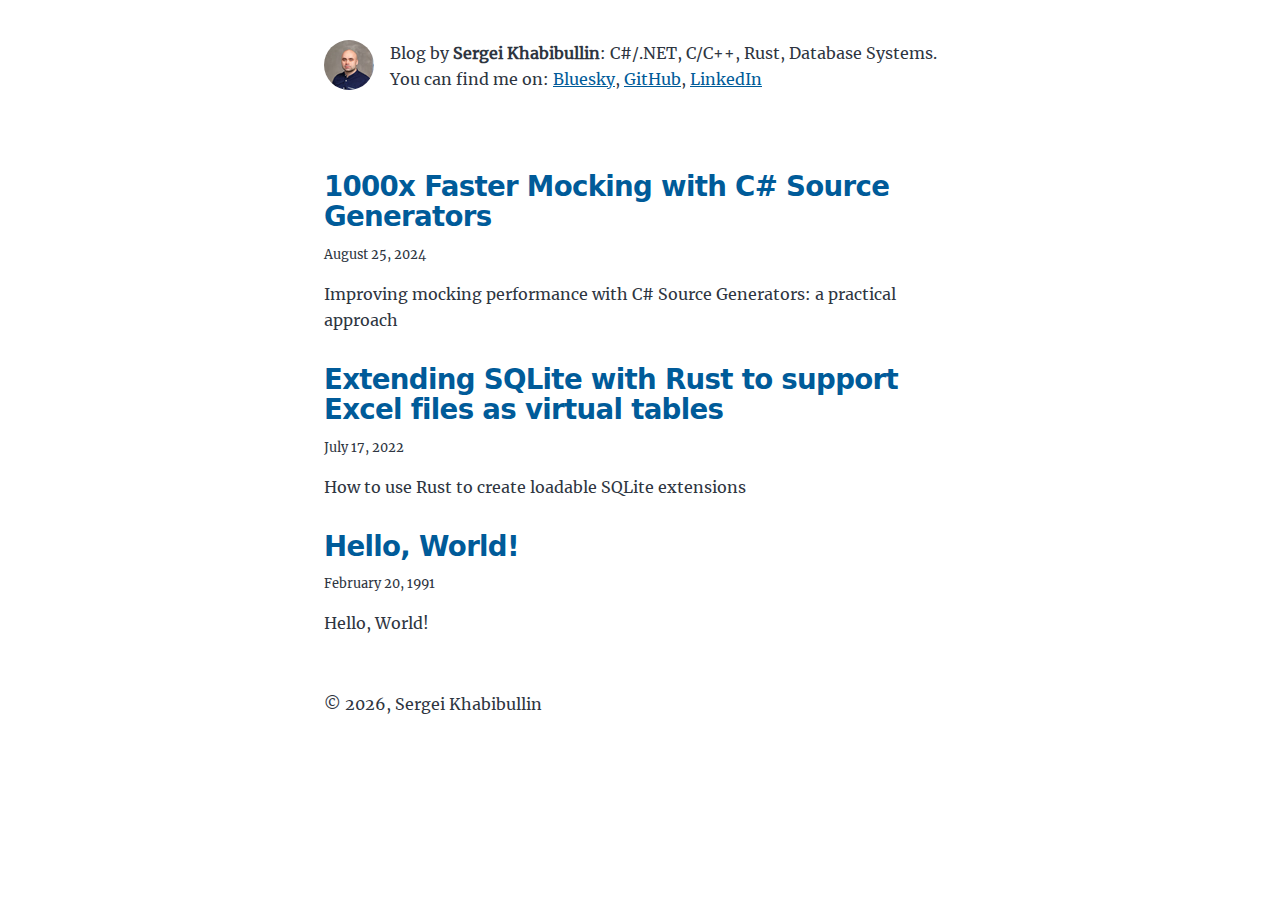
==== commit be6f4e54: "Update template" ====
--- a/index.html
+++ b/index.html
@@ -1,465 +1,8 @@
-<!DOCTYPE html><html lang="en"><head><meta charSet="utf-8"/><meta http-equiv="x-ua-compatible" content="ie=edge"/><meta name="viewport" content="width=device-width, initial-scale=1, shrink-to-fit=no"/><meta name="generator" content="Gatsby 4.25.9"/><meta data-react-helmet="true" name="description" content="C#/.NET, Rust and database systems"/><meta data-react-helmet="true" property="og:title" content="All posts"/><meta data-react-helmet="true" property="og:description" content="C#/.NET, Rust and database systems"/><meta data-react-helmet="true" property="og:type" content="website"/><meta data-react-helmet="true" name="twitter:card" content="summary"/><meta data-react-helmet="true" name="twitter:creator" content="x2bool"/><meta data-react-helmet="true" name="twitter:title" content="All posts"/><meta data-react-helmet="true" name="twitter:description" content="C#/.NET, Rust and database systems"/><style data-href="/styles.d15b2e4b8acc8a409c75.css" data-identity="gatsby-global-css">@import url(https://fonts.googleapis.com/css2?family=Roboto:ital,wght@0,100;0,300;0,400;0,500;0,700;0,900;1,100;1,300;1,400;1,500;1,700;1,900&display=swap);@font-face{font-display:swap;font-family:Montserrat;font-style:normal;font-weight:100;src:local("Montserrat Thin "),local("Montserrat-Thin"),url(/static/montserrat-latin-100-8d7d79679b70dbe27172b6460e7a7910.woff2) format("woff2"),url(/static/montserrat-latin-100-ec38980a9e0119a379e2a9b3dbb1901a.woff) format("woff")}@font-face{font-display:swap;font-family:Montserrat;font-style:italic;font-weight:100;src:local("Montserrat Thin italic"),local("Montserrat-Thinitalic"),url(/static/montserrat-latin-100italic-e279051046ba1286706adc886cf1c96b.woff2) format("woff2"),url(/static/montserrat-latin-100italic-3b325a3173c8207435cd1b76e19bf501.woff) format("woff")}@font-face{font-display:swap;font-family:Montserrat;font-style:normal;font-weight:200;src:local("Montserrat Extra Light "),local("Montserrat-Extra Light"),url(/static/montserrat-latin-200-9d266fbbfa6cab7009bd56003b1eeb67.woff2) format("woff2"),url(/static/montserrat-latin-200-2d8ba08717110d27122e54c34b8a5798.woff) format("woff")}@font-face{font-display:swap;font-family:Montserrat;font-style:italic;font-weight:200;src:local("Montserrat Extra Light italic"),local("Montserrat-Extra Lightitalic"),url(/static/montserrat-latin-200italic-6e5b3756583bb2263eb062eae992735e.woff2) format("woff2"),url(/static/montserrat-latin-200italic-a0d6f343e4b536c582926255367a57da.woff) format("woff")}@font-face{font-display:swap;font-family:Montserrat;font-style:normal;font-weight:300;src:local("Montserrat Light "),local("Montserrat-Light"),url(/static/montserrat-latin-300-00b3e893aab5a8fd632d6342eb72551a.woff2) format("woff2"),url(/static/montserrat-latin-300-ea303695ceab35f17e7d062f30e0173b.woff) format("woff")}@font-face{font-display:swap;font-family:Montserrat;font-style:italic;font-weight:300;src:local("Montserrat Light italic"),local("Montserrat-Lightitalic"),url(/static/montserrat-latin-300italic-56f34ea368f6aedf89583d444bbcb227.woff2) format("woff2"),url(/static/montserrat-latin-300italic-54b0bf2c8c4c12ffafd803be2466a790.woff) format("woff")}@font-face{font-display:swap;font-family:Montserrat;font-style:normal;font-weight:400;src:local("Montserrat Regular "),local("Montserrat-Regular"),url(/static/montserrat-latin-400-b71748ae4f80ec8c014def4c5fa8688b.woff2) format("woff2"),url(/static/montserrat-latin-400-0659a9f4e90db5cf51b50d005bff1e41.woff) format("woff")}@font-face{font-display:swap;font-family:Montserrat;font-style:italic;font-weight:400;src:local("Montserrat Regular italic"),local("Montserrat-Regularitalic"),url(/static/montserrat-latin-400italic-6eed6b4cbb809c6efc7aa7ddad6dbe3e.woff2) format("woff2"),url(/static/montserrat-latin-400italic-7583622cfde30ae49086d18447ab28e7.woff) format("woff")}@font-face{font-display:swap;font-family:Montserrat;font-style:normal;font-weight:500;src:local("Montserrat Medium "),local("Montserrat-Medium"),url(/static/montserrat-latin-500-091b209546e16313fd4f4fc36090c757.woff2) format("woff2"),url(/static/montserrat-latin-500-edd311588712a96bbf435fad264fff62.woff) format("woff")}@font-face{font-display:swap;font-family:Montserrat;font-style:italic;font-weight:500;src:local("Montserrat Medium italic"),local("Montserrat-Mediumitalic"),url(/static/montserrat-latin-500italic-c90ced68b46050061d1a41842d6dfb43.woff2) format("woff2"),url(/static/montserrat-latin-500italic-5146cbfe02b1deea5dffea27a5f2f998.woff) format("woff")}@font-face{font-display:swap;font-family:Montserrat;font-style:normal;font-weight:600;src:local("Montserrat SemiBold "),local("Montserrat-SemiBold"),url(/static/montserrat-latin-600-0480d2f8a71f38db8633b84d8722e0c2.woff2) format("woff2"),url(/static/montserrat-latin-600-b77863a375260a05dd13f86a1cee598f.woff) format("woff")}@font-face{font-display:swap;font-family:Montserrat;font-style:italic;font-weight:600;src:local("Montserrat SemiBold italic"),local("Montserrat-SemiBolditalic"),url(/static/montserrat-latin-600italic-cf46ffb11f3a60d7df0567f8851a1d00.woff2) format("woff2"),url(/static/montserrat-latin-600italic-c4fcfeeb057724724097167e57bd7801.woff) format("woff")}@font-face{font-display:swap;font-family:Montserrat;font-style:normal;font-weight:700;src:local("Montserrat Bold "),local("Montserrat-Bold"),url(/static/montserrat-latin-700-7dbcc8a5ea2289d83f657c25b4be6193.woff2) format("woff2"),url(/static/montserrat-latin-700-99271a835e1cae8c76ef8bba99a8cc4e.woff) format("woff")}@font-face{font-display:swap;font-family:Montserrat;font-style:italic;font-weight:700;src:local("Montserrat Bold italic"),local("Montserrat-Bolditalic"),url(/static/montserrat-latin-700italic-c41ad6bdb4bd504a843d546d0a47958d.woff2) format("woff2"),url(/static/montserrat-latin-700italic-6779372f04095051c62ed36bc1dcc142.woff) format("woff")}@font-face{font-display:swap;font-family:Montserrat;font-style:normal;font-weight:800;src:local("Montserrat ExtraBold "),local("Montserrat-ExtraBold"),url(/static/montserrat-latin-800-db9a3e0ba7eaea32e5f55328ace6cf23.woff2) format("woff2"),url(/static/montserrat-latin-800-4e3c615967a2360f5db87d2f0fd2456f.woff) format("woff")}@font-face{font-display:swap;font-family:Montserrat;font-style:italic;font-weight:800;src:local("Montserrat ExtraBold italic"),local("Montserrat-ExtraBolditalic"),url(/static/montserrat-latin-800italic-bf45bfa14805969eda318973947bc42b.woff2) format("woff2"),url(/static/montserrat-latin-800italic-fe82abb0bcede51bf724254878e0c374.woff) format("woff")}@font-face{font-display:swap;font-family:Montserrat;font-style:normal;font-weight:900;src:local("Montserrat Black "),local("Montserrat-Black"),url(/static/montserrat-latin-900-e66c7edc609e24bacbb705175669d814.woff2) format("woff2"),url(/static/montserrat-latin-900-8211f418baeb8ec880b80ba3c682f957.woff) format("woff")}@font-face{font-display:swap;font-family:Montserrat;font-style:italic;font-weight:900;src:local("Montserrat Black italic"),local("Montserrat-Blackitalic"),url(/static/montserrat-latin-900italic-4454c775e48152c1a72510ceed3603e2.woff2) format("woff2"),url(/static/montserrat-latin-900italic-efcaa0f6a82ee0640b83a0916e6e8d68.woff) format("woff")}@font-face{font-display:swap;font-family:Merriweather;font-style:normal;font-weight:300;src:local("Merriweather Light "),local("Merriweather-Light"),url(/static/merriweather-latin-300-fc117160c69a8ea0851b26dd14748ee4.woff2) format("woff2"),url(/static/merriweather-latin-300-58b18067ebbd21fda77b67e73c241d3b.woff) format("woff")}@font-face{font-display:swap;font-family:Merriweather;font-style:italic;font-weight:300;src:local("Merriweather Light italic"),local("Merriweather-Lightitalic"),url(/static/merriweather-latin-300italic-fe29961474f8dbf77c0aa7b9a629e4bc.woff2) format("woff2"),url(/static/merriweather-latin-300italic-23c3f1f88683618a4fb8d265d33d383a.woff) format("woff")}@font-face{font-display:swap;font-family:Merriweather;font-style:normal;font-weight:400;src:local("Merriweather Regular "),local("Merriweather-Regular"),url(/static/merriweather-latin-400-d9479e8023bef9cbd9bf8d6eabd6bf36.woff2) format("woff2"),url(/static/merriweather-latin-400-040426f99ff6e00b86506452e0d1f10b.woff) format("woff")}@font-face{font-display:swap;font-family:Merriweather;font-style:italic;font-weight:400;src:local("Merriweather Regular italic"),local("Merriweather-Regularitalic"),url(/static/merriweather-latin-400italic-2de7bfeaf08fb03d4315d49947f062f7.woff2) format("woff2"),url(/static/merriweather-latin-400italic-79db67aca65f5285964ab332bd65f451.woff) format("woff")}@font-face{font-display:swap;font-family:Merriweather;font-style:normal;font-weight:700;src:local("Merriweather Bold "),local("Merriweather-Bold"),url(/static/merriweather-latin-700-4b08e01d805fa35d7bf777f1b24314ae.woff2) format("woff2"),url(/static/merriweather-latin-700-22fb8afba4ab1f093b6ef9e28a9b6e92.woff) format("woff")}@font-face{font-display:swap;font-family:Merriweather;font-style:italic;font-weight:700;src:local("Merriweather Bold italic"),local("Merriweather-Bolditalic"),url(/static/merriweather-latin-700italic-cd92541b177652fffb6e3b952f1c33f1.woff2) format("woff2"),url(/static/merriweather-latin-700italic-f87f3d87cea0dd0979bfc8ac9ea90243.woff) format("woff")}@font-face{font-display:swap;font-family:Merriweather;font-style:normal;font-weight:900;src:local("Merriweather Black "),local("Merriweather-Black"),url(/static/merriweather-latin-900-f813fc6a4bee46eda5224ac7ebf1b7be.woff2) format("woff2"),url(/static/merriweather-latin-900-5d4e42cb44410674acd99153d57df032.woff) format("woff")}@font-face{font-display:swap;font-family:Merriweather;font-style:italic;font-weight:900;src:local("Merriweather Black italic"),local("Merriweather-Blackitalic"),url(/static/merriweather-latin-900italic-b7901d85486871c1779c0e93ddd85656.woff2) format("woff2"),url(/static/merriweather-latin-900italic-9647f9fdab98756989a8a5550eb205c3.woff) format("woff")}
-
-
-/*! normalize.css v8.0.1 | MIT License | github.com/necolas/normalize.css */html{-webkit-text-size-adjust:100%;line-height:1.15}body{margin:0}main{display:block}h1{font-size:2em;margin:.67em 0}hr{box-sizing:content-box;height:0;overflow:visible}pre{font-family:monospace,monospace;font-size:1em}a{background-color:transparent}abbr[title]{border-bottom:none;text-decoration:underline;-webkit-text-decoration:underline dotted;text-decoration:underline dotted}b,strong{font-weight:bolder}code,kbd,samp{font-family:monospace,monospace;font-size:1em}small{font-size:80%}sub,sup{font-size:75%;line-height:0;position:relative;vertical-align:baseline}sub{bottom:-.25em}sup{top:-.5em}img{border-style:none}button,input,optgroup,select,textarea{font-family:inherit;font-size:100%;line-height:1.15;margin:0}button,input{overflow:visible}button,select{text-transform:none}[type=button],[type=reset],[type=submit],button{-webkit-appearance:button}[type=button]::-moz-focus-inner,[type=reset]::-moz-focus-inner,[type=submit]::-moz-focus-inner,button::-moz-focus-inner{border-style:none;padding:0}[type=button]:-moz-focusring,[type=reset]:-moz-focusring,[type=submit]:-moz-focusring,button:-moz-focusring{outline:1px dotted ButtonText}fieldset{padding:.35em .75em .625em}legend{box-sizing:border-box;color:inherit;display:table;max-width:100%;padding:0;white-space:normal}progress{vertical-align:baseline}textarea{overflow:auto}[type=checkbox],[type=radio]{box-sizing:border-box;padding:0}[type=number]::-webkit-inner-spin-button,[type=number]::-webkit-outer-spin-button{height:auto}[type=search]{-webkit-appearance:textfield;outline-offset:-2px}[type=search]::-webkit-search-decoration{-webkit-appearance:none}::-webkit-file-upload-button{-webkit-appearance:button;font:inherit}details{display:block}summary{display:list-item}[hidden]{display:none}:root{--maxWidth-none:"none";--maxWidth-xs:20rem;--maxWidth-sm:24rem;--maxWidth-md:28rem;--maxWidth-lg:32rem;--maxWidth-xl:36rem;--maxWidth-2xl:42rem;--maxWidth-3xl:48rem;--maxWidth-4xl:56rem;--maxWidth-full:"100%";--maxWidth-wrapper:var(--maxWidth-4xl);--spacing-px:"1px";--spacing-0:0;--spacing-1:0.25rem;--spacing-2:0.5rem;--spacing-3:0.75rem;--spacing-4:1rem;--spacing-5:1.25rem;--spacing-6:1.5rem;--spacing-8:2rem;--spacing-10:2.5rem;--spacing-12:3rem;--spacing-16:4rem;--spacing-20:5rem;--spacing-24:6rem;--spacing-32:8rem;--fontFamily-sans:"Roboto",sans-serif;--font-body:var(--fontFamily-sans);--font-heading:var(--fontFamily-sans);--fontWeight-normal:400;--fontWeight-medium:500;--fontWeight-semibold:600;--fontWeight-bold:700;--fontWeight-extrabold:800;--fontWeight-black:900;--fontSize-root:16px;--lineHeight-none:1;--lineHeight-tight:1.1;--lineHeight-normal:1.5;--lineHeight-relaxed:1.625;--fontSize-0:0.833rem;--fontSize-1:1rem;--fontSize-2:1.2rem;--fontSize-3:1.44rem;--fontSize-4:1.728rem;--fontSize-5:2.074rem;--fontSize-6:2.488rem;--fontSize-7:2.986rem;--color-primary:#005b99;--color-text:#2e353f;--color-text-light:#6f7682;--color-heading:#1a202c;--color-heading-black:#000;--color-accent:#d1dce5}*,:after,:before{box-sizing:border-box}html{-webkit-font-smoothing:antialiased;-moz-osx-font-smoothing:grayscale;font-size:var(--fontSize-root);line-height:var(--lineHeight-normal)}body{color:var(--color-text);font-family:var(--font-body);font-size:var(--fontSize-1)}footer{padding:var(--spacing-6) var(--spacing-0)}hr{background:var(--color-accent);border:0;height:1px}h1,h2,h3,h4,h5,h6{font-family:var(--font-heading);letter-spacing:-.025em;line-height:var(--lineHeight-tight);margin-bottom:var(--spacing-6);margin-top:var(--spacing-12)}h2,h3,h4,h5,h6{color:var(--color-heading)}h1,h2,h3,h4,h5,h6{font-weight:var(--fontWeight-bold)}h1{color:var(--color-heading-black);font-size:var(--fontSize-6)}h2{font-size:var(--fontSize-5)}h3{font-size:var(--fontSize-4)}h4{font-size:var(--fontSize-3)}h5{font-size:var(--fontSize-2)}h6{font-size:var(--fontSize-1)}h1>a{text-decoration:none}h2>a,h3>a,h4>a,h5>a,h6>a{color:inherit;text-decoration:none}small{color:var(--color-text-light);font-weight:var(--fontWeight-bold)}p{--baseline-multiplier:0.179;--x-height-multiplier:0.35;line-height:var(--lineHeight-relaxed);margin:var(--spacing-0) var(--spacing-0) var(--spacing-8) var(--spacing-0)}ol,p,ul{padding:var(--spacing-0)}ol,ul{list-style-image:none;list-style-position:outside;margin-bottom:var(--spacing-8);margin-left:var(--spacing-4);margin-right:var(--spacing-0)}ol li,ul li{padding-left:var(--spacing-0)}li>p,ol li,ul li{margin-bottom:calc(var(--spacing-8)/2)}li :last-child{margin-bottom:var(--spacing-0)}li>ul{margin-left:var(--spacing-8);margin-top:calc(var(--spacing-8)/2)}blockquote{border-left:var(--spacing-1) solid var(--color-primary);color:var(--color-text-light);font-size:var(--fontSize-2);font-style:italic;margin-bottom:var(--spacing-8);margin-left:var(--spacing-1);margin-right:var(--spacing-8);padding:var(--spacing-0) var(--spacing-0) var(--spacing-0) var(--spacing-6)}blockquote>:last-child{margin-bottom:var(--spacing-0)}blockquote>ol,blockquote>ul{list-style-position:inside}table{border:1px solid var(--color-text-light);border-collapse:collapse;margin-bottom:var(--spacing-8);width:100%}table thead tr th,table tr td{border:1px solid var(--color-text-light);padding:var(--spacing-2)}a{color:var(--color-primary);text-decoration:none}a:focus,a:hover{text-decoration:underline}.global-wrapper{margin:var(--spacing-0) auto;max-width:var(--maxWidth-wrapper);padding:var(--spacing-10) var(--spacing-5)}.global-wrapper[data-is-root-path=true] .bio{margin-bottom:var(--spacing-20)}.global-container{display:flex}@media screen and (max-width:685px){.global-container{display:block}}.global-container>header{height:10px;position:sticky;top:20px;width:28%}@media screen and (max-width:685px){.global-container>header{height:auto;position:static;top:0;width:100%}}.global-container>main{padding:0 0 0 48px;width:72%}@media screen and (max-width:685px){.global-container>main{padding:0;width:100%}}.global-header{margin-bottom:var(--spacing-12)}.main-heading{font-size:var(--fontSize-7);margin:0}.post-list-item{margin-bottom:var(--spacing-8);margin-top:var(--spacing-8)}.post-list-item p{margin-bottom:var(--spacing-0)}.post-list-item h2{color:var(--color-primary);font-size:var(--fontSize-4);margin-bottom:var(--spacing-2);margin-top:var(--spacing-0)}.post-list-item header{margin-bottom:var(--spacing-4)}.header-link-home{font-family:var(--font-heading);font-size:var(--fontSize-1);font-weight:var(--fontWeight-bold);text-decoration:none}.bio{display:block;margin-bottom:var(--spacing-16)}.bio p{margin-bottom:var(--spacing-0)}.bio-avatar{min-width:50px}.bio .author-name{margin:16px 0 0}.bio .author-info{color:var(--color-text-light);margin:16px 0}.bio .media-info{color:var(--color-text-light);margin:48px 0 8px}@media screen and (max-width:685px){.bio .media-info{display:inline-block;margin:24px 12px 0 2px}}.bio .author-link{margin:0 0 4px}@media screen and (max-width:685px){.bio .author-link{display:inline-block;margin:24px 12px 0 0}}.blog-post header h1{margin:var(--spacing-0) var(--spacing-0) var(--spacing-4) var(--spacing-0)}.blog-post header p{font-family:var(--font-heading);font-size:var(--fontSize-2)}.blog-post img{margin:var(--spacing-0) var(--spacing-0) var(--spacing-8) var(--spacing-0);max-width:100%;width:100%}.blog-post-nav ul{margin:var(--spacing-0)}.gatsby-highlight{margin-bottom:var(--spacing-8)}@media (max-width:42rem){blockquote{margin-left:var(--spacing-0);padding:var(--spacing-0) var(--spacing-0) var(--spacing-0) var(--spacing-4)}ol,ul{list-style-position:inside}}code[class*=language-],pre[class*=language-]{word-wrap:normal;background:none;color:#000;font-family:Consolas,Monaco,Andale Mono,Ubuntu Mono,monospace;font-size:1em;-webkit-hyphens:none;hyphens:none;line-height:1.5;tab-size:4;text-align:left;text-shadow:0 1px #fff;white-space:pre;word-break:normal;word-spacing:normal}code[class*=language-]::selection,code[class*=language-] ::selection,pre[class*=language-]::selection,pre[class*=language-] ::selection{background:#b3d4fc;text-shadow:none}@media print{code[class*=language-],pre[class*=language-]{text-shadow:none}}pre[class*=language-]{margin:.5em 0;overflow:auto;padding:1em}:not(pre)>code[class*=language-],pre[class*=language-]{background:#f5f2f0}:not(pre)>code[class*=language-]{border-radius:.3em;padding:.1em;white-space:normal}.token.cdata,.token.comment,.token.doctype,.token.prolog{color:#708090}.token.punctuation{color:#999}.token.namespace{opacity:.7}.token.boolean,.token.constant,.token.deleted,.token.number,.token.property,.token.symbol,.token.tag{color:#905}.token.attr-name,.token.builtin,.token.char,.token.inserted,.token.selector,.token.string{color:#690}.language-css .token.string,.style .token.string,.token.entity,.token.operator,.token.url{background:hsla(0,0%,100%,.5);color:#9a6e3a}.token.atrule,.token.attr-value,.token.keyword{color:#07a}.token.class-name,.token.function{color:#dd4a68}.token.important,.token.regex,.token.variable{color:#e90}.token.bold,.token.important{font-weight:700}.token.italic{font-style:italic}.token.entity{cursor:help}</style><style>.gatsby-image-wrapper{position:relative;overflow:hidden}.gatsby-image-wrapper picture.object-fit-polyfill{position:static!important}.gatsby-image-wrapper img{bottom:0;height:100%;left:0;margin:0;max-width:none;padding:0;position:absolute;right:0;top:0;width:100%;object-fit:cover}.gatsby-image-wrapper [data-main-image]{opacity:0;transform:translateZ(0);transition:opacity .25s linear;will-change:opacity}.gatsby-image-wrapper-constrained{display:inline-block;vertical-align:top}</style><noscript><style>.gatsby-image-wrapper noscript [data-main-image]{opacity:1!important}.gatsby-image-wrapper [data-placeholder-image]{opacity:0!important}</style></noscript><script type="module">const e="undefined"!=typeof HTMLImageElement&&"loading"in HTMLImageElement.prototype;e&&document.body.addEventListener("load",(function(e){if(void 0===e.target.dataset.mainImage)return;if(void 0===e.target.dataset.gatsbyImageSsr)return;const t=e.target;let a=null,n=t;for(;null===a&&n;)void 0!==n.parentNode.dataset.gatsbyImageWrapper&&(a=n.parentNode),n=n.parentNode;const o=a.querySelector("[data-placeholder-image]"),r=new Image;r.src=t.currentSrc,r.decode().catch((()=>{})).then((()=>{t.style.opacity=1,o&&(o.style.opacity=0,o.style.transition="opacity 500ms linear")}))}),!0);</script><style type="text/css">svg:not(:root).svg-inline--fa {
-  overflow: visible;
-}
-
-.svg-inline--fa {
-  display: inline-block;
-  font-size: inherit;
-  height: 1em;
-  overflow: visible;
-  vertical-align: -0.125em;
-}
-.svg-inline--fa.fa-lg {
-  vertical-align: -0.225em;
-}
-.svg-inline--fa.fa-w-1 {
-  width: 0.0625em;
-}
-.svg-inline--fa.fa-w-2 {
-  width: 0.125em;
-}
-.svg-inline--fa.fa-w-3 {
-  width: 0.1875em;
-}
-.svg-inline--fa.fa-w-4 {
-  width: 0.25em;
-}
-.svg-inline--fa.fa-w-5 {
-  width: 0.3125em;
-}
-.svg-inline--fa.fa-w-6 {
-  width: 0.375em;
-}
-.svg-inline--fa.fa-w-7 {
-  width: 0.4375em;
-}
-.svg-inline--fa.fa-w-8 {
-  width: 0.5em;
-}
-.svg-inline--fa.fa-w-9 {
-  width: 0.5625em;
-}
-.svg-inline--fa.fa-w-10 {
-  width: 0.625em;
-}
-.svg-inline--fa.fa-w-11 {
-  width: 0.6875em;
-}
-.svg-inline--fa.fa-w-12 {
-  width: 0.75em;
-}
-.svg-inline--fa.fa-w-13 {
-  width: 0.8125em;
-}
-.svg-inline--fa.fa-w-14 {
-  width: 0.875em;
-}
-.svg-inline--fa.fa-w-15 {
-  width: 0.9375em;
-}
-.svg-inline--fa.fa-w-16 {
-  width: 1em;
-}
-.svg-inline--fa.fa-w-17 {
-  width: 1.0625em;
-}
-.svg-inline--fa.fa-w-18 {
-  width: 1.125em;
-}
-.svg-inline--fa.fa-w-19 {
-  width: 1.1875em;
-}
-.svg-inline--fa.fa-w-20 {
-  width: 1.25em;
-}
-.svg-inline--fa.fa-pull-left {
-  margin-right: 0.3em;
-  width: auto;
-}
-.svg-inline--fa.fa-pull-right {
-  margin-left: 0.3em;
-  width: auto;
-}
-.svg-inline--fa.fa-border {
-  height: 1.5em;
-}
-.svg-inline--fa.fa-li {
-  width: 2em;
-}
-.svg-inline--fa.fa-fw {
-  width: 1.25em;
-}
-
-.fa-layers svg.svg-inline--fa {
-  bottom: 0;
-  left: 0;
-  margin: auto;
-  position: absolute;
-  right: 0;
-  top: 0;
-}
-
-.fa-layers {
-  display: inline-block;
-  height: 1em;
-  position: relative;
-  text-align: center;
-  vertical-align: -0.125em;
-  width: 1em;
-}
-.fa-layers svg.svg-inline--fa {
-  -webkit-transform-origin: center center;
-          transform-origin: center center;
-}
-
-.fa-layers-counter, .fa-layers-text {
-  display: inline-block;
-  position: absolute;
-  text-align: center;
-}
-
-.fa-layers-text {
-  left: 50%;
-  top: 50%;
-  -webkit-transform: translate(-50%, -50%);
-          transform: translate(-50%, -50%);
-  -webkit-transform-origin: center center;
-          transform-origin: center center;
-}
-
-.fa-layers-counter {
-  background-color: #ff253a;
-  border-radius: 1em;
-  -webkit-box-sizing: border-box;
-          box-sizing: border-box;
-  color: #fff;
-  height: 1.5em;
-  line-height: 1;
-  max-width: 5em;
-  min-width: 1.5em;
-  overflow: hidden;
-  padding: 0.25em;
-  right: 0;
-  text-overflow: ellipsis;
-  top: 0;
-  -webkit-transform: scale(0.25);
-          transform: scale(0.25);
-  -webkit-transform-origin: top right;
-          transform-origin: top right;
-}
-
-.fa-layers-bottom-right {
-  bottom: 0;
-  right: 0;
-  top: auto;
-  -webkit-transform: scale(0.25);
-          transform: scale(0.25);
-  -webkit-transform-origin: bottom right;
-          transform-origin: bottom right;
-}
-
-.fa-layers-bottom-left {
-  bottom: 0;
-  left: 0;
-  right: auto;
-  top: auto;
-  -webkit-transform: scale(0.25);
-          transform: scale(0.25);
-  -webkit-transform-origin: bottom left;
-          transform-origin: bottom left;
-}
-
-.fa-layers-top-right {
-  right: 0;
-  top: 0;
-  -webkit-transform: scale(0.25);
-          transform: scale(0.25);
-  -webkit-transform-origin: top right;
-          transform-origin: top right;
-}
-
-.fa-layers-top-left {
-  left: 0;
-  right: auto;
-  top: 0;
-  -webkit-transform: scale(0.25);
-          transform: scale(0.25);
-  -webkit-transform-origin: top left;
-          transform-origin: top left;
-}
-
-.fa-lg {
-  font-size: 1.3333333333em;
-  line-height: 0.75em;
-  vertical-align: -0.0667em;
-}
-
-.fa-xs {
-  font-size: 0.75em;
-}
-
-.fa-sm {
-  font-size: 0.875em;
-}
-
-.fa-1x {
-  font-size: 1em;
-}
-
-.fa-2x {
-  font-size: 2em;
-}
-
-.fa-3x {
-  font-size: 3em;
-}
-
-.fa-4x {
-  font-size: 4em;
-}
-
-.fa-5x {
-  font-size: 5em;
-}
-
-.fa-6x {
-  font-size: 6em;
-}
-
-.fa-7x {
-  font-size: 7em;
-}
-
-.fa-8x {
-  font-size: 8em;
-}
-
-.fa-9x {
-  font-size: 9em;
-}
-
-.fa-10x {
-  font-size: 10em;
-}
-
-.fa-fw {
-  text-align: center;
-  width: 1.25em;
-}
-
-.fa-ul {
-  list-style-type: none;
-  margin-left: 2.5em;
-  padding-left: 0;
-}
-.fa-ul > li {
-  position: relative;
-}
-
-.fa-li {
-  left: -2em;
-  position: absolute;
-  text-align: center;
-  width: 2em;
-  line-height: inherit;
-}
-
-.fa-border {
-  border: solid 0.08em #eee;
-  border-radius: 0.1em;
-  padding: 0.2em 0.25em 0.15em;
-}
-
-.fa-pull-left {
-  float: left;
-}
-
-.fa-pull-right {
-  float: right;
-}
-
-.fa.fa-pull-left,
-.fas.fa-pull-left,
-.far.fa-pull-left,
-.fal.fa-pull-left,
-.fab.fa-pull-left {
-  margin-right: 0.3em;
-}
-.fa.fa-pull-right,
-.fas.fa-pull-right,
-.far.fa-pull-right,
-.fal.fa-pull-right,
-.fab.fa-pull-right {
-  margin-left: 0.3em;
-}
-
-.fa-spin {
-  -webkit-animation: fa-spin 2s infinite linear;
-          animation: fa-spin 2s infinite linear;
-}
-
-.fa-pulse {
-  -webkit-animation: fa-spin 1s infinite steps(8);
-          animation: fa-spin 1s infinite steps(8);
-}
-
-@-webkit-keyframes fa-spin {
-  0% {
-    -webkit-transform: rotate(0deg);
-            transform: rotate(0deg);
-  }
-  100% {
-    -webkit-transform: rotate(360deg);
-            transform: rotate(360deg);
-  }
-}
-
-@keyframes fa-spin {
-  0% {
-    -webkit-transform: rotate(0deg);
-            transform: rotate(0deg);
-  }
-  100% {
-    -webkit-transform: rotate(360deg);
-            transform: rotate(360deg);
-  }
-}
-.fa-rotate-90 {
-  -ms-filter: "progid:DXImageTransform.Microsoft.BasicImage(rotation=1)";
-  -webkit-transform: rotate(90deg);
-          transform: rotate(90deg);
-}
-
-.fa-rotate-180 {
-  -ms-filter: "progid:DXImageTransform.Microsoft.BasicImage(rotation=2)";
-  -webkit-transform: rotate(180deg);
-          transform: rotate(180deg);
-}
-
-.fa-rotate-270 {
-  -ms-filter: "progid:DXImageTransform.Microsoft.BasicImage(rotation=3)";
-  -webkit-transform: rotate(270deg);
-          transform: rotate(270deg);
-}
-
-.fa-flip-horizontal {
-  -ms-filter: "progid:DXImageTransform.Microsoft.BasicImage(rotation=0, mirror=1)";
-  -webkit-transform: scale(-1, 1);
-          transform: scale(-1, 1);
-}
-
-.fa-flip-vertical {
-  -ms-filter: "progid:DXImageTransform.Microsoft.BasicImage(rotation=2, mirror=1)";
-  -webkit-transform: scale(1, -1);
-          transform: scale(1, -1);
-}
-
-.fa-flip-both, .fa-flip-horizontal.fa-flip-vertical {
-  -ms-filter: "progid:DXImageTransform.Microsoft.BasicImage(rotation=2, mirror=1)";
-  -webkit-transform: scale(-1, -1);
-          transform: scale(-1, -1);
-}
-
-:root .fa-rotate-90,
-:root .fa-rotate-180,
-:root .fa-rotate-270,
-:root .fa-flip-horizontal,
-:root .fa-flip-vertical,
-:root .fa-flip-both {
-  -webkit-filter: none;
-          filter: none;
-}
-
-.fa-stack {
-  display: inline-block;
-  height: 2em;
-  position: relative;
-  width: 2.5em;
-}
-
-.fa-stack-1x,
-.fa-stack-2x {
-  bottom: 0;
-  left: 0;
-  margin: auto;
-  position: absolute;
-  right: 0;
-  top: 0;
-}
-
-.svg-inline--fa.fa-stack-1x {
-  height: 1em;
-  width: 1.25em;
-}
-.svg-inline--fa.fa-stack-2x {
-  height: 2em;
-  width: 2.5em;
-}
-
-.fa-inverse {
-  color: #fff;
-}
-
-.sr-only {
-  border: 0;
-  clip: rect(0, 0, 0, 0);
-  height: 1px;
-  margin: -1px;
-  overflow: hidden;
-  padding: 0;
-  position: absolute;
-  width: 1px;
-}
-
-.sr-only-focusable:active, .sr-only-focusable:focus {
-  clip: auto;
-  height: auto;
-  margin: 0;
-  overflow: visible;
-  position: static;
-  width: auto;
-}
-
-.svg-inline--fa .fa-primary {
-  fill: var(--fa-primary-color, currentColor);
-  opacity: 1;
-  opacity: var(--fa-primary-opacity, 1);
-}
-
-.svg-inline--fa .fa-secondary {
-  fill: var(--fa-secondary-color, currentColor);
-  opacity: 0.4;
-  opacity: var(--fa-secondary-opacity, 0.4);
-}
-
-.svg-inline--fa.fa-swap-opacity .fa-primary {
-  opacity: 0.4;
-  opacity: var(--fa-secondary-opacity, 0.4);
-}
-
-.svg-inline--fa.fa-swap-opacity .fa-secondary {
-  opacity: 1;
-  opacity: var(--fa-primary-opacity, 1);
-}
-
-.svg-inline--fa mask .fa-primary,
-.svg-inline--fa mask .fa-secondary {
-  fill: black;
-}
-
-.fad.fa-inverse {
-  color: #fff;
-}</style><link rel="alternate" type="application/rss+xml" title="Gatsby Starter Blog RSS Feed" href="/rss.xml"/><link rel="icon" href="/favicon-32x32.png?v=36badbde8ebbc38e9ec81c6e585e6609" type="image/png"/><link rel="manifest" href="/manifest.webmanifest" crossorigin="anonymous"/><link rel="apple-touch-icon" sizes="48x48" href="/icons/icon-48x48.png?v=36badbde8ebbc38e9ec81c6e585e6609"/><link rel="apple-touch-icon" sizes="72x72" href="/icons/icon-72x72.png?v=36badbde8ebbc38e9ec81c6e585e6609"/><link rel="apple-touch-icon" sizes="96x96" href="/icons/icon-96x96.png?v=36badbde8ebbc38e9ec81c6e585e6609"/><link rel="apple-touch-icon" sizes="144x144" href="/icons/icon-144x144.png?v=36badbde8ebbc38e9ec81c6e585e6609"/><link rel="apple-touch-icon" sizes="192x192" href="/icons/icon-192x192.png?v=36badbde8ebbc38e9ec81c6e585e6609"/><link rel="apple-touch-icon" sizes="256x256" href="/icons/icon-256x256.png?v=36badbde8ebbc38e9ec81c6e585e6609"/><link rel="apple-touch-icon" sizes="384x384" href="/icons/icon-384x384.png?v=36badbde8ebbc38e9ec81c6e585e6609"/><link rel="apple-touch-icon" sizes="512x512" href="/icons/icon-512x512.png?v=36badbde8ebbc38e9ec81c6e585e6609"/><title data-react-helmet="true">All posts | Sergey Khabibullin - blog</title><link rel="preconnect" href="https://www.googletagmanager.com"/><link rel="dns-prefetch" href="https://www.googletagmanager.com"/><script async="" src="https://www.googletagmanager.com/gtag/js?id=G-0W1VK6D61G"></script><script>
-      
-      function gaOptout(){document.cookie=disableStr+'=true; expires=Thu, 31 Dec 2099 23:59:59 UTC;path=/',window[disableStr]=!0}var gaProperty='G-0W1VK6D61G',disableStr='ga-disable-'+gaProperty;document.cookie.indexOf(disableStr+'=true')>-1&&(window[disableStr]=!0);
-      if(true) {
-        window.dataLayer = window.dataLayer || [];
-        function gtag(){window.dataLayer && window.dataLayer.push(arguments);}
-        gtag('js', new Date());
-
-        gtag('config', 'G-0W1VK6D61G', {"optimize_id":"OPT_CONTAINER_ID","anonymize_ip":true,"cookie_expires":0,"send_page_view":false});
-      }
-      </script></head><body><div id="___gatsby"><div style="outline:none" tabindex="-1" id="gatsby-focus-wrapper"><div class="global-wrapper" data-is-root-path="true"><div class="global-container"><header class="global-header"><div class="bio"><div><div data-gatsby-image-wrapper="" class="gatsby-image-wrapper gatsby-image-wrapper-constrained"><div style="max-width:72px;display:block"><img alt="" role="presentation" aria-hidden="true" src="data:image/svg+xml;charset=utf-8,%3Csvg height=&#x27;72&#x27; width=&#x27;72&#x27; xmlns=&#x27;http://www.w3.org/2000/svg&#x27; version=&#x27;1.1&#x27;%3E%3C/svg%3E" style="max-width:100%;display:block;position:static"/></div><div aria-hidden="true" data-placeholder-image="" style="opacity:1;transition:opacity 500ms linear;background-color:#888878;position:absolute;top:0;left:0;bottom:0;right:0"></div><picture><source type="image/webp" data-srcset="/static/0535bafe5a96092a9d42b7485f4550e3/3c7ca/profile-pic.webp 18w,/static/0535bafe5a96092a9d42b7485f4550e3/206df/profile-pic.webp 36w,/static/0535bafe5a96092a9d42b7485f4550e3/93966/profile-pic.webp 72w" sizes="(min-width: 72px) 72px, 100vw"/><img data-gatsby-image-ssr="" data-main-image="" style="border-radius:100%;opacity:0" sizes="(min-width: 72px) 72px, 100vw" decoding="async" loading="lazy" data-src="/static/0535bafe5a96092a9d42b7485f4550e3/4b379/profile-pic.jpg" data-srcset="/static/0535bafe5a96092a9d42b7485f4550e3/725ba/profile-pic.jpg 18w,/static/0535bafe5a96092a9d42b7485f4550e3/87621/profile-pic.jpg 36w,/static/0535bafe5a96092a9d42b7485f4550e3/4b379/profile-pic.jpg 72w" alt="profile picture"/></picture><noscript><picture><source type="image/webp" srcSet="/static/0535bafe5a96092a9d42b7485f4550e3/3c7ca/profile-pic.webp 18w,/static/0535bafe5a96092a9d42b7485f4550e3/206df/profile-pic.webp 36w,/static/0535bafe5a96092a9d42b7485f4550e3/93966/profile-pic.webp 72w" sizes="(min-width: 72px) 72px, 100vw"/><img data-gatsby-image-ssr="" data-main-image="" style="border-radius:100%;opacity:0" sizes="(min-width: 72px) 72px, 100vw" decoding="async" loading="lazy" src="/static/0535bafe5a96092a9d42b7485f4550e3/4b379/profile-pic.jpg" srcSet="/static/0535bafe5a96092a9d42b7485f4550e3/725ba/profile-pic.jpg 18w,/static/0535bafe5a96092a9d42b7485f4550e3/87621/profile-pic.jpg 36w,/static/0535bafe5a96092a9d42b7485f4550e3/4b379/profile-pic.jpg 72w" alt="profile picture"/></picture></noscript><script type="module">const t="undefined"!=typeof HTMLImageElement&&"loading"in HTMLImageElement.prototype;if(t){const t=document.querySelectorAll("img[data-main-image]");for(let e of t){e.dataset.src&&(e.setAttribute("src",e.dataset.src),e.removeAttribute("data-src")),e.dataset.srcset&&(e.setAttribute("srcset",e.dataset.srcset),e.removeAttribute("data-srcset"));const t=e.parentNode.querySelectorAll("source[data-srcset]");for(let e of t)e.setAttribute("srcset",e.dataset.srcset),e.removeAttribute("data-srcset");e.complete&&(e.style.opacity=1)}}</script></div></div><div><p class="author-name"><strong>Sergey Khabibullin</strong></p><p class="author-info">C#/.NET, Rust and database systems</p><p class="author-link"><a href="https://twitter.com/x2bool"><svg aria-hidden="true" focusable="false" data-prefix="fab" data-icon="twitter" class="svg-inline--fa fa-twitter fa-w-16 " role="img" xmlns="http://www.w3.org/2000/svg" viewBox="0 0 512 512"><path fill="currentColor" d="M459.37 151.716c.325 4.548.325 9.097.325 13.645 0 138.72-105.583 298.558-298.558 298.558-59.452 0-114.68-17.219-161.137-47.106 8.447.974 16.568 1.299 25.34 1.299 49.055 0 94.213-16.568 130.274-44.832-46.132-.975-84.792-31.188-98.112-72.772 6.498.974 12.995 1.624 19.818 1.624 9.421 0 18.843-1.3 27.614-3.573-48.081-9.747-84.143-51.98-84.143-102.985v-1.299c13.969 7.797 30.214 12.67 47.431 13.319-28.264-18.843-46.781-51.005-46.781-87.391 0-19.492 5.197-37.36 14.294-52.954 51.655 63.675 129.3 105.258 216.365 109.807-1.624-7.797-2.599-15.918-2.599-24.04 0-57.828 46.782-104.934 104.934-104.934 30.213 0 57.502 12.67 76.67 33.137 23.715-4.548 46.456-13.32 66.599-25.34-7.798 24.366-24.366 44.833-46.132 57.827 21.117-2.273 41.584-8.122 60.426-16.243-14.292 20.791-32.161 39.308-52.628 54.253z"></path></svg> Twitter</a></p><p class="author-link"><a href="https://github.com/x2bool"><svg aria-hidden="true" focusable="false" data-prefix="fab" data-icon="github" class="svg-inline--fa fa-github fa-w-16 " role="img" xmlns="http://www.w3.org/2000/svg" viewBox="0 0 496 512"><path fill="currentColor" d="M165.9 397.4c0 2-2.3 3.6-5.2 3.6-3.3.3-5.6-1.3-5.6-3.6 0-2 2.3-3.6 5.2-3.6 3-.3 5.6 1.3 5.6 3.6zm-31.1-4.5c-.7 2 1.3 4.3 4.3 4.9 2.6 1 5.6 0 6.2-2s-1.3-4.3-4.3-5.2c-2.6-.7-5.5.3-6.2 2.3zm44.2-1.7c-2.9.7-4.9 2.6-4.6 4.9.3 2 2.9 3.3 5.9 2.6 2.9-.7 4.9-2.6 4.6-4.6-.3-1.9-3-3.2-5.9-2.9zM244.8 8C106.1 8 0 113.3 0 252c0 110.9 69.8 205.8 169.5 239.2 12.8 2.3 17.3-5.6 17.3-12.1 0-6.2-.3-40.4-.3-61.4 0 0-70 15-84.7-29.8 0 0-11.4-29.1-27.8-36.6 0 0-22.9-15.7 1.6-15.4 0 0 24.9 2 38.6 25.8 21.9 38.6 58.6 27.5 72.9 20.9 2.3-16 8.8-27.1 16-33.7-55.9-6.2-112.3-14.3-112.3-110.5 0-27.5 7.6-41.3 23.6-58.9-2.6-6.5-11.1-33.3 2.6-67.9 20.9-6.5 69 27 69 27 20-5.6 41.5-8.5 62.8-8.5s42.8 2.9 62.8 8.5c0 0 48.1-33.6 69-27 13.7 34.7 5.2 61.4 2.6 67.9 16 17.7 25.8 31.5 25.8 58.9 0 96.5-58.9 104.2-114.8 110.5 9.2 7.9 17 22.9 17 46.4 0 33.7-.3 75.4-.3 83.6 0 6.5 4.6 14.4 17.3 12.1C428.2 457.8 496 362.9 496 252 496 113.3 383.5 8 244.8 8zM97.2 352.9c-1.3 1-1 3.3.7 5.2 1.6 1.6 3.9 2.3 5.2 1 1.3-1 1-3.3-.7-5.2-1.6-1.6-3.9-2.3-5.2-1zm-10.8-8.1c-.7 1.3.3 2.9 2.3 3.9 1.6 1 3.6.7 4.3-.7.7-1.3-.3-2.9-2.3-3.9-2-.6-3.6-.3-4.3.7zm32.4 35.6c-1.6 1.3-1 4.3 1.3 6.2 2.3 2.3 5.2 2.6 6.5 1 1.3-1.3.7-4.3-1.3-6.2-2.2-2.3-5.2-2.6-6.5-1zm-11.4-14.7c-1.6 1-1.6 3.6 0 5.9 1.6 2.3 4.3 3.3 5.6 2.3 1.6-1.3 1.6-3.9 0-6.2-1.4-2.3-4-3.3-5.6-2z"></path></svg> GitHub</a></p><p class="author-link"><a href="https://www.linkedin.com/in/sergey-khabibullin"><svg aria-hidden="true" focusable="false" data-prefix="fab" data-icon="linkedin" class="svg-inline--fa fa-linkedin fa-w-14 " role="img" xmlns="http://www.w3.org/2000/svg" viewBox="0 0 448 512"><path fill="currentColor" d="M416 32H31.9C14.3 32 0 46.5 0 64.3v383.4C0 465.5 14.3 480 31.9 480H416c17.6 0 32-14.5 32-32.3V64.3c0-17.8-14.4-32.3-32-32.3zM135.4 416H69V202.2h66.5V416zm-33.2-243c-21.3 0-38.5-17.3-38.5-38.5S80.9 96 102.2 96c21.2 0 38.5 17.3 38.5 38.5 0 21.3-17.2 38.5-38.5 38.5zm282.1 243h-66.4V312c0-24.8-.5-56.7-34.5-56.7-34.6 0-39.9 27-39.9 54.9V416h-66.4V202.2h63.7v29.2h.9c8.9-16.8 30.6-34.5 62.9-34.5 67.2 0 79.7 44.3 79.7 101.9V416z"></path></svg> LinkedIn</a></p></div></div></header><main><ol style="list-style:none"><li><article class="post-list-item" itemscope="" itemType="http://schema.org/Article"><header><small>August 25, 2024</small><h2><a itemProp="url" href="/mocking-with-source-generators/"><span itemProp="headline">1000x Faster Mocking with C# Source Generators</span></a></h2></header><section><p itemProp="description">Improving mocking performance with C# Source Generators: a practical approach</p></section><footer><a itemProp="url" href="/mocking-with-source-generators/">Read the post  <svg aria-hidden="true" focusable="false" data-prefix="fas" data-icon="arrow-right" class="svg-inline--fa fa-arrow-right fa-w-14 " role="img" xmlns="http://www.w3.org/2000/svg" viewBox="0 0 448 512"><path fill="currentColor" d="M190.5 66.9l22.2-22.2c9.4-9.4 24.6-9.4 33.9 0L441 239c9.4 9.4 9.4 24.6 0 33.9L246.6 467.3c-9.4 9.4-24.6 9.4-33.9 0l-22.2-22.2c-9.5-9.5-9.3-25 .4-34.3L311.4 296H24c-13.3 0-24-10.7-24-24v-32c0-13.3 10.7-24 24-24h287.4L190.9 101.2c-9.8-9.3-10-24.8-.4-34.3z"></path></svg></a></footer></article></li><li><article class="post-list-item" itemscope="" itemType="http://schema.org/Article"><header><small>July 17, 2022</small><h2><a itemProp="url" href="/sqlite-extensions-in-rust/"><span itemProp="headline">Extending SQLite with Rust to support Excel files as virtual tables</span></a></h2></header><section><p itemProp="description">How to use Rust to create loadable SQLite extensions</p></section><footer><a itemProp="url" href="/sqlite-extensions-in-rust/">Read the post  <svg aria-hidden="true" focusable="false" data-prefix="fas" data-icon="arrow-right" class="svg-inline--fa fa-arrow-right fa-w-14 " role="img" xmlns="http://www.w3.org/2000/svg" viewBox="0 0 448 512"><path fill="currentColor" d="M190.5 66.9l22.2-22.2c9.4-9.4 24.6-9.4 33.9 0L441 239c9.4 9.4 9.4 24.6 0 33.9L246.6 467.3c-9.4 9.4-24.6 9.4-33.9 0l-22.2-22.2c-9.5-9.5-9.3-25 .4-34.3L311.4 296H24c-13.3 0-24-10.7-24-24v-32c0-13.3 10.7-24 24-24h287.4L190.9 101.2c-9.8-9.3-10-24.8-.4-34.3z"></path></svg></a></footer></article></li><li><article class="post-list-item" itemscope="" itemType="http://schema.org/Article"><header><small>February 20, 1991</small><h2><a itemProp="url" href="/hello-world/"><span itemProp="headline">Hello, World!</span></a></h2></header><section><p itemProp="description">Hello, World!</p></section><footer><a itemProp="url" href="/hello-world/">Read the post  <svg aria-hidden="true" focusable="false" data-prefix="fas" data-icon="arrow-right" class="svg-inline--fa fa-arrow-right fa-w-14 " role="img" xmlns="http://www.w3.org/2000/svg" viewBox="0 0 448 512"><path fill="currentColor" d="M190.5 66.9l22.2-22.2c9.4-9.4 24.6-9.4 33.9 0L441 239c9.4 9.4 9.4 24.6 0 33.9L246.6 467.3c-9.4 9.4-24.6 9.4-33.9 0l-22.2-22.2c-9.5-9.5-9.3-25 .4-34.3L311.4 296H24c-13.3 0-24-10.7-24-24v-32c0-13.3 10.7-24 24-24h287.4L190.9 101.2c-9.8-9.3-10-24.8-.4-34.3z"></path></svg></a></footer></article></li></ol></main></div></div></div><div id="gatsby-announcer" style="position:absolute;top:0;width:1px;height:1px;padding:0;overflow:hidden;clip:rect(0, 0, 0, 0);white-space:nowrap;border:0" aria-live="assertive" aria-atomic="true"></div></div><script id="gatsby-script-loader">/*<![CDATA[*/window.pagePath="/";window.___webpackCompilationHash="cacdf7c44fefcf10e4ee";/*]]>*/</script><script id="gatsby-chunk-mapping">/*<![CDATA[*/window.___chunkMapping={"app":["/app-a2d3ae1f7a7e411d2357.js"],"component---src-pages-404-js":["/component---src-pages-404-js-b1defc884e6dfef31e06.js"],"component---src-pages-index-js":["/component---src-pages-index-js-ba09fff28a0816f5d7db.js"],"component---src-pages-using-typescript-tsx":["/component---src-pages-using-typescript-tsx-025a8906bf618d8c144c.js"],"component---src-templates-blog-post-js":["/component---src-templates-blog-post-js-c078cdd99d57375c99f9.js"]};/*]]>*/</script><script src="/app-a2d3ae1f7a7e411d2357.js" async=""></script><script src="/framework-99b038b9d70ea9276ecd.js" async=""></script><script src="/webpack-runtime-a4ad3ca2d6cc54c403c3.js" async=""></script></body></html>+<!DOCTYPE html><html lang="en"><head><meta charSet="utf-8"/><meta http-equiv="x-ua-compatible" content="ie=edge"/><meta name="viewport" content="width=device-width, initial-scale=1, shrink-to-fit=no"/><meta name="generator" content="Gatsby 5.14.1"/><meta name="description" content="Technical blog" data-gatsby-head="true"/><meta property="og:title" content="All posts" data-gatsby-head="true"/><meta property="og:description" content="Technical blog" data-gatsby-head="true"/><meta property="og:type" content="website" data-gatsby-head="true"/><meta name="twitter:card" content="summary" data-gatsby-head="true"/><meta name="twitter:creator" content="" data-gatsby-head="true"/><meta name="twitter:title" content="All posts" data-gatsby-head="true"/><meta name="twitter:description" content="Technical blog" data-gatsby-head="true"/><style data-href="/styles.cf3dca79c4c295eec224.css" data-identity="gatsby-global-css">@font-face{font-display:swap;font-family:Montserrat Variable;font-style:normal;font-weight:100 900;src:url(/static/montserrat-cyrillic-ext-wght-normal-e84e812b71d18e04e6928fb272665c53.woff2) format("woff2-variations");unicode-range:u+0460-052f,u+1c80-1c88,u+20b4,u+2de0-2dff,u+a640-a69f,u+fe2e-fe2f}@font-face{font-display:swap;font-family:Montserrat Variable;font-style:normal;font-weight:100 900;src:url(/static/montserrat-cyrillic-wght-normal-eb1783eb42487132539645641f761eb2.woff2) format("woff2-variations");unicode-range:u+0301,u+0400-045f,u+0490-0491,u+04b0-04b1,u+2116}@font-face{font-display:swap;font-family:Montserrat Variable;font-style:normal;font-weight:100 900;src:url([data-uri]) format("woff2-variations");unicode-range:u+0102-0103,u+0110-0111,u+0128-0129,u+0168-0169,u+01a0-01a1,u+01af-01b0,u+0300-0301,u+0303-0304,u+0308-0309,u+0323,u+0329,u+1ea0-1ef9,u+20ab}@font-face{font-display:swap;font-family:Montserrat Variable;font-style:normal;font-weight:100 900;src:url(/static/montserrat-latin-ext-wght-normal-82d636d9375dd92118fd22c818a99c24.woff2) format("woff2-variations");unicode-range:u+0100-02af,u+0304,u+0308,u+0329,u+1e00-1e9f,u+1ef2-1eff,u+2020,u+20a0-20ab,u+20ad-20cf,u+2113,u+2c60-2c7f,u+a720-a7ff}@font-face{font-display:swap;font-family:Montserrat Variable;font-style:normal;font-weight:100 900;src:url(/static/montserrat-latin-wght-normal-5028c63f6a70ab0cf7cba9015ae04154.woff2) format("woff2-variations");unicode-range:u+00??,u+0131,u+0152-0153,u+02bb-02bc,u+02c6,u+02da,u+02dc,u+0304,u+0308,u+0329,u+2000-206f,u+2074,u+20ac,u+2122,u+2191,u+2193,u+2212,u+2215,u+feff,u+fffd}@font-face{font-display:swap;font-family:Merriweather;font-style:normal;font-weight:400;src:url(/static/merriweather-cyrillic-ext-400-normal-2a880e22b1b888ab54652a36d43b7f16.woff2) format("woff2"),url(/static/merriweather-cyrillic-ext-400-normal-7d8546944154663cc54693d15bb31721.woff) format("woff");unicode-range:u+0460-052f,u+1c80-1c88,u+20b4,u+2de0-2dff,u+a640-a69f,u+fe2e-fe2f}@font-face{font-display:swap;font-family:Merriweather;font-style:normal;font-weight:400;src:url(/static/merriweather-cyrillic-400-normal-fde0b55efc50742fb57fbebbb11c572f.woff2) format("woff2"),url(/static/merriweather-cyrillic-400-normal-2e7c71643f6e0e4c1e73f28a7a1798e6.woff) format("woff");unicode-range:u+0301,u+0400-045f,u+0490-0491,u+04b0-04b1,u+2116}@font-face{font-display:swap;font-family:Merriweather;font-style:normal;font-weight:400;src:url([data-uri]) format("woff2"),url([data-uri]) format("woff");unicode-range:u+0102-0103,u+0110-0111,u+0128-0129,u+0168-0169,u+01a0-01a1,u+01af-01b0,u+0300-0301,u+0303-0304,u+0308-0309,u+0323,u+0329,u+1ea0-1ef9,u+20ab}@font-face{font-display:swap;font-family:Merriweather;font-style:normal;font-weight:400;src:url(/static/merriweather-latin-ext-400-normal-4657f5ab02d5923d223f96a9155a9bdc.woff2) format("woff2"),url(/static/merriweather-latin-ext-400-normal-7b1ee735b2541bc831bd57bacecc9d41.woff) format("woff");unicode-range:u+0100-02af,u+0304,u+0308,u+0329,u+1e00-1e9f,u+1ef2-1eff,u+2020,u+20a0-20ab,u+20ad-20cf,u+2113,u+2c60-2c7f,u+a720-a7ff}@font-face{font-display:swap;font-family:Merriweather;font-style:normal;font-weight:400;src:url(/static/merriweather-latin-400-normal-e009f21405b4d7e893674b69deb4cf4a.woff2) format("woff2"),url(/static/merriweather-latin-400-normal-2c455928024d0ee049d896a25f9e30e1.woff) format("woff");unicode-range:u+00??,u+0131,u+0152-0153,u+02bb-02bc,u+02c6,u+02da,u+02dc,u+0304,u+0308,u+0329,u+2000-206f,u+2074,u+20ac,u+2122,u+2191,u+2193,u+2212,u+2215,u+feff,u+fffd}
+/*! normalize.css v8.0.1 | MIT License | github.com/necolas/normalize.css */html{-webkit-text-size-adjust:100%;line-height:1.15}body{margin:0}main{display:block}h1{font-size:2em;margin:.67em 0}hr{box-sizing:content-box;height:0;overflow:visible}pre{font-family:monospace,monospace;font-size:1em}a{background-color:transparent}abbr[title]{border-bottom:none;text-decoration:underline;-webkit-text-decoration:underline dotted;text-decoration:underline dotted}b,strong{font-weight:bolder}code,kbd,samp{font-family:monospace,monospace;font-size:1em}small{font-size:80%}sub,sup{font-size:75%;line-height:0;position:relative;vertical-align:baseline}sub{bottom:-.25em}sup{top:-.5em}img{border-style:none}button,input,optgroup,select,textarea{font-family:inherit;font-size:100%;line-height:1.15;margin:0}button,input{overflow:visible}button,select{text-transform:none}[type=button],[type=reset],[type=submit],button{-webkit-appearance:button}[type=button]::-moz-focus-inner,[type=reset]::-moz-focus-inner,[type=submit]::-moz-focus-inner,button::-moz-focus-inner{border-style:none;padding:0}[type=button]:-moz-focusring,[type=reset]:-moz-focusring,[type=submit]:-moz-focusring,button:-moz-focusring{outline:1px dotted ButtonText}fieldset{padding:.35em .75em .625em}legend{box-sizing:border-box;color:inherit;display:table;max-width:100%;padding:0;white-space:normal}progress{vertical-align:baseline}textarea{overflow:auto}[type=checkbox],[type=radio]{box-sizing:border-box;padding:0}[type=number]::-webkit-inner-spin-button,[type=number]::-webkit-outer-spin-button{height:auto}[type=search]{-webkit-appearance:textfield;outline-offset:-2px}[type=search]::-webkit-search-decoration{-webkit-appearance:none}::-webkit-file-upload-button{-webkit-appearance:button;font:inherit}details{display:block}summary{display:list-item}[hidden]{display:none}:root{--maxWidth-none:"none";--maxWidth-xs:20rem;--maxWidth-sm:24rem;--maxWidth-md:28rem;--maxWidth-lg:32rem;--maxWidth-xl:36rem;--maxWidth-2xl:42rem;--maxWidth-3xl:48rem;--maxWidth-4xl:56rem;--maxWidth-full:"100%";--maxWidth-wrapper:var(--maxWidth-2xl);--spacing-px:"1px";--spacing-0:0;--spacing-1:0.25rem;--spacing-2:0.5rem;--spacing-3:0.75rem;--spacing-4:1rem;--spacing-5:1.25rem;--spacing-6:1.5rem;--spacing-8:2rem;--spacing-10:2.5rem;--spacing-12:3rem;--spacing-16:4rem;--spacing-20:5rem;--spacing-24:6rem;--spacing-32:8rem;--fontFamily-sans:"MontserratVariable",system-ui,-apple-system,BlinkMacSystemFont,"Segoe UI",Roboto,"Helvetica Neue",Arial,"Noto Sans",sans-serif,"Apple Color Emoji","Segoe UI Emoji","Segoe UI Symbol","Noto Color Emoji";--fontFamily-serif:"Merriweather","Georgia",Cambria,"Times New Roman",Times,serif;--font-body:var(--fontFamily-serif);--font-heading:var(--fontFamily-sans);--fontWeight-normal:400;--fontWeight-bold:700;--fontWeight-black:900;--fontSize-root:16px;--lineHeight-none:1;--lineHeight-tight:1.1;--lineHeight-normal:1.5;--lineHeight-relaxed:1.625;--fontSize-0:0.833rem;--fontSize-1:1rem;--fontSize-2:1.2rem;--fontSize-3:1.44rem;--fontSize-4:1.728rem;--fontSize-5:2.074rem;--fontSize-6:2.488rem;--fontSize-7:2.986rem;--color-primary:#005b99;--color-text:#2e353f;--color-text-light:#4f5969;--color-heading:#1a202c;--color-heading-black:#000;--color-accent:#d1dce5}*,:after,:before{box-sizing:border-box}html{-webkit-font-smoothing:antialiased;-moz-osx-font-smoothing:grayscale;font-size:var(--fontSize-root);line-height:var(--lineHeight-normal)}body{color:var(--color-text);font-family:var(--font-body);font-size:var(--fontSize-1)}footer{padding:var(--spacing-6) var(--spacing-0)}hr{background:var(--color-accent);border:0;height:1px}h1,h2,h3,h4,h5,h6{font-family:var(--font-heading);letter-spacing:-.025em;line-height:var(--lineHeight-tight);margin-bottom:var(--spacing-6);margin-top:var(--spacing-12)}h2,h3,h4,h5,h6{color:var(--color-heading);font-weight:var(--fontWeight-bold)}h1{color:var(--color-heading-black);font-size:var(--fontSize-6);font-weight:var(--fontWeight-black)}h2{font-size:var(--fontSize-5)}h3{font-size:var(--fontSize-4)}h4{font-size:var(--fontSize-3)}h5{font-size:var(--fontSize-2)}h6{font-size:var(--fontSize-1)}h1>a,h2>a,h3>a,h4>a,h5>a,h6>a{color:inherit;text-decoration:none}p{--baseline-multiplier:0.179;--x-height-multiplier:0.35;line-height:var(--lineHeight-relaxed);margin:var(--spacing-0) var(--spacing-0) var(--spacing-8) var(--spacing-0)}ol,p,ul{padding:var(--spacing-0)}ol,ul{list-style-image:none;list-style-position:outside;margin-bottom:var(--spacing-8);margin-left:var(--spacing-0);margin-right:var(--spacing-0)}ol li,ul li{padding-left:var(--spacing-0)}li>p,ol li,ul li{margin-bottom:calc(var(--spacing-8)/2)}li :last-child{margin-bottom:var(--spacing-0)}li>ul{margin-left:var(--spacing-8);margin-top:calc(var(--spacing-8)/2)}blockquote{border-left:var(--spacing-1) solid var(--color-primary);color:var(--color-text-light);font-size:var(--fontSize-2);font-style:italic;margin-bottom:var(--spacing-8);margin-left:calc(var(--spacing-6)*-1);margin-right:var(--spacing-8);padding:var(--spacing-0) var(--spacing-0) var(--spacing-0) var(--spacing-6)}blockquote>:last-child{margin-bottom:var(--spacing-0)}blockquote>ol,blockquote>ul{list-style-position:inside}table{border-collapse:collapse;border-spacing:.25rem;margin-bottom:var(--spacing-8);width:100%}table thead tr th{border-bottom:1px solid var(--color-accent)}a{color:var(--color-primary)}a:focus,a:hover{text-decoration:none}.global-wrapper{margin:var(--spacing-0) auto;max-width:var(--maxWidth-wrapper);padding:var(--spacing-10) var(--spacing-5)}.global-wrapper[data-is-root-path=true] .bio{margin-bottom:var(--spacing-20)}.global-header{margin-bottom:var(--spacing-12)}.main-heading{font-size:var(--fontSize-7);margin:0}.post-list-item{margin-bottom:var(--spacing-8);margin-top:var(--spacing-8)}.post-list-item p{margin-bottom:var(--spacing-0)}.post-list-item h2{color:var(--color-primary);font-size:var(--fontSize-4);margin-bottom:var(--spacing-2);margin-top:var(--spacing-0)}.post-list-item header{margin-bottom:var(--spacing-4)}.header-link-home{font-family:var(--font-heading);font-size:var(--fontSize-2);font-weight:var(--fontWeight-bold);text-decoration:none}.bio{display:flex;margin-bottom:var(--spacing-16)}.bio p,.bio-avatar{margin-bottom:var(--spacing-0)}.bio-avatar{border-radius:100%;margin-right:var(--spacing-4);min-width:50px}.blog-post header h1{margin:var(--spacing-0) var(--spacing-0) var(--spacing-4) var(--spacing-0)}.blog-post header p{font-family:var(--font-heading);font-size:var(--fontSize-2)}.blog-post-nav ul{margin:var(--spacing-0)}.gatsby-highlight{margin-bottom:var(--spacing-8)}@media (max-width:42rem){blockquote{margin-left:var(--spacing-0);padding:var(--spacing-0) var(--spacing-0) var(--spacing-0) var(--spacing-4)}ol,ul{list-style-position:inside}}code[class*=language-],pre[class*=language-]{word-wrap:normal;background:none;color:#000;font-family:Consolas,Monaco,Andale Mono,Ubuntu Mono,monospace;font-size:1em;-webkit-hyphens:none;hyphens:none;line-height:1.5;tab-size:4;text-align:left;text-shadow:0 1px #fff;white-space:pre;word-break:normal;word-spacing:normal}code[class*=language-] ::selection,code[class*=language-]::selection,pre[class*=language-] ::selection,pre[class*=language-]::selection{background:#b3d4fc;text-shadow:none}@media print{code[class*=language-],pre[class*=language-]{text-shadow:none}}pre[class*=language-]{margin:.5em 0;overflow:auto;padding:1em}:not(pre)>code[class*=language-],pre[class*=language-]{background:#f5f2f0}:not(pre)>code[class*=language-]{border-radius:.3em;padding:.1em;white-space:normal}.token.cdata,.token.comment,.token.doctype,.token.prolog{color:#708090}.token.punctuation{color:#999}.token.namespace{opacity:.7}.token.boolean,.token.constant,.token.deleted,.token.number,.token.property,.token.symbol,.token.tag{color:#905}.token.attr-name,.token.builtin,.token.char,.token.inserted,.token.selector,.token.string{color:#690}.language-css .token.string,.style .token.string,.token.entity,.token.operator,.token.url{background:hsla(0,0%,100%,.5);color:#9a6e3a}.token.atrule,.token.attr-value,.token.keyword{color:#07a}.token.class-name,.token.function{color:#dd4a68}.token.important,.token.regex,.token.variable{color:#e90}.token.bold,.token.important{font-weight:700}.token.italic{font-style:italic}.token.entity{cursor:help}</style><style>.gatsby-image-wrapper{position:relative;overflow:hidden}.gatsby-image-wrapper picture.object-fit-polyfill{position:static!important}.gatsby-image-wrapper img{bottom:0;height:100%;left:0;margin:0;max-width:none;padding:0;position:absolute;right:0;top:0;width:100%;object-fit:cover}.gatsby-image-wrapper [data-main-image]{opacity:0;transform:translateZ(0);transition:opacity .25s linear;will-change:opacity}.gatsby-image-wrapper-constrained{display:inline-block;vertical-align:top}</style><noscript><style>.gatsby-image-wrapper noscript [data-main-image]{opacity:1!important}.gatsby-image-wrapper [data-placeholder-image]{opacity:0!important}</style></noscript><script type="module">const e="undefined"!=typeof HTMLImageElement&&"loading"in HTMLImageElement.prototype;e&&document.body.addEventListener("load",(function(e){const t=e.target;if(void 0===t.dataset.mainImage)return;if(void 0===t.dataset.gatsbyImageSsr)return;let a=null,n=t;for(;null===a&&n;)void 0!==n.parentNode.dataset.gatsbyImageWrapper&&(a=n.parentNode),n=n.parentNode;const o=a.querySelector("[data-placeholder-image]"),r=new Image;r.src=t.currentSrc,r.decode().catch((()=>{})).then((()=>{t.style.opacity=1,o&&(o.style.opacity=0,o.style.transition="opacity 500ms linear")}))}),!0);</script><link rel="alternate" type="application/rss+xml" title="Gatsby Starter Blog RSS Feed" href="/rss.xml"/><link rel="icon" href="/favicon-32x32.png?v=36badbde8ebbc38e9ec81c6e585e6609" type="image/png"/><link rel="manifest" href="/manifest.webmanifest" crossorigin="anonymous"/><link rel="apple-touch-icon" sizes="48x48" href="/icons/icon-48x48.png?v=36badbde8ebbc38e9ec81c6e585e6609"/><link rel="apple-touch-icon" sizes="72x72" href="/icons/icon-72x72.png?v=36badbde8ebbc38e9ec81c6e585e6609"/><link rel="apple-touch-icon" sizes="96x96" href="/icons/icon-96x96.png?v=36badbde8ebbc38e9ec81c6e585e6609"/><link rel="apple-touch-icon" sizes="144x144" href="/icons/icon-144x144.png?v=36badbde8ebbc38e9ec81c6e585e6609"/><link rel="apple-touch-icon" sizes="192x192" href="/icons/icon-192x192.png?v=36badbde8ebbc38e9ec81c6e585e6609"/><link rel="apple-touch-icon" sizes="256x256" href="/icons/icon-256x256.png?v=36badbde8ebbc38e9ec81c6e585e6609"/><link rel="apple-touch-icon" sizes="384x384" href="/icons/icon-384x384.png?v=36badbde8ebbc38e9ec81c6e585e6609"/><link rel="apple-touch-icon" sizes="512x512" href="/icons/icon-512x512.png?v=36badbde8ebbc38e9ec81c6e585e6609"/><title data-gatsby-head="true">All posts | Sergei Khabibullin - blog</title></head><body><div id="___gatsby"><div style="outline:none" tabindex="-1" id="gatsby-focus-wrapper"><div class="global-wrapper" data-is-root-path="true"><main><div class="bio"><div data-gatsby-image-wrapper="" style="width:50px;height:50px" class="gatsby-image-wrapper bio-avatar"><div aria-hidden="true" data-placeholder-image="" style="opacity:1;transition:opacity 500ms linear;background-color:#888878;width:50px;height:50px;position:relative"></div><picture><source type="image/avif" data-srcset="/static/0535bafe5a96092a9d42b7485f4550e3/d4bf4/profile-pic.avif 50w,/static/0535bafe5a96092a9d42b7485f4550e3/ee81f/profile-pic.avif 100w" sizes="50px"/><source type="image/webp" data-srcset="/static/0535bafe5a96092a9d42b7485f4550e3/3faea/profile-pic.webp 50w,/static/0535bafe5a96092a9d42b7485f4550e3/6a679/profile-pic.webp 100w" sizes="50px"/><img data-gatsby-image-ssr="" layout="fixed" data-main-image="" style="opacity:0" sizes="50px" decoding="async" loading="lazy" data-src="/static/0535bafe5a96092a9d42b7485f4550e3/d24ee/profile-pic.jpg" data-srcset="/static/0535bafe5a96092a9d42b7485f4550e3/d24ee/profile-pic.jpg 50w,/static/0535bafe5a96092a9d42b7485f4550e3/64618/profile-pic.jpg 100w" alt="Profile picture"/></picture><noscript><picture><source type="image/avif" srcSet="/static/0535bafe5a96092a9d42b7485f4550e3/d4bf4/profile-pic.avif 50w,/static/0535bafe5a96092a9d42b7485f4550e3/ee81f/profile-pic.avif 100w" sizes="50px"/><source type="image/webp" srcSet="/static/0535bafe5a96092a9d42b7485f4550e3/3faea/profile-pic.webp 50w,/static/0535bafe5a96092a9d42b7485f4550e3/6a679/profile-pic.webp 100w" sizes="50px"/><img data-gatsby-image-ssr="" layout="fixed" data-main-image="" style="opacity:0" sizes="50px" decoding="async" loading="lazy" src="/static/0535bafe5a96092a9d42b7485f4550e3/d24ee/profile-pic.jpg" srcSet="/static/0535bafe5a96092a9d42b7485f4550e3/d24ee/profile-pic.jpg 50w,/static/0535bafe5a96092a9d42b7485f4550e3/64618/profile-pic.jpg 100w" alt="Profile picture"/></picture></noscript><script type="module">const t="undefined"!=typeof HTMLImageElement&&"loading"in HTMLImageElement.prototype;if(t){const t=document.querySelectorAll("img[data-main-image]");for(let e of t){e.dataset.src&&(e.setAttribute("src",e.dataset.src),e.removeAttribute("data-src")),e.dataset.srcset&&(e.setAttribute("srcset",e.dataset.srcset),e.removeAttribute("data-srcset"));const t=e.parentNode.querySelectorAll("source[data-srcset]");for(let e of t)e.setAttribute("srcset",e.dataset.srcset),e.removeAttribute("data-srcset");e.complete&&(e.style.opacity=1,e.parentNode.parentNode.querySelector("[data-placeholder-image]").style.opacity=0)}}</script></div><p>Blog by <strong>Sergei Khabibullin</strong>: <!-- -->C#/.NET, C/C++, Rust, Database Systems<!-- -->.<!-- --> <!-- -->You can find me on:<!-- --> <a href="https://bsky.app/profile/x2bool.bsky.social">Bluesky</a>, <a href="https://github.com/x2bool">GitHub</a>, <a href="https://www.linkedin.com/in/sergey-khabibullin">LinkedIn</a></p></div><ol style="list-style:none"><li><article class="post-list-item" itemscope="" itemType="http://schema.org/Article"><header><h2><a itemProp="url" href="/mocking-with-source-generators/"><span itemProp="headline">1000x Faster Mocking with C# Source Generators</span></a></h2><small>August 25, 2024</small></header><section><p itemProp="description">Improving mocking performance with C# Source Generators: a practical approach</p></section></article></li><li><article class="post-list-item" itemscope="" itemType="http://schema.org/Article"><header><h2><a itemProp="url" href="/sqlite-extensions-in-rust/"><span itemProp="headline">Extending SQLite with Rust to support Excel files as virtual tables</span></a></h2><small>July 17, 2022</small></header><section><p itemProp="description">How to use Rust to create loadable SQLite extensions</p></section></article></li><li><article class="post-list-item" itemscope="" itemType="http://schema.org/Article"><header><h2><a itemProp="url" href="/hello-world/"><span itemProp="headline">Hello, World!</span></a></h2><small>February 20, 1991</small></header><section><p itemProp="description">Hello, World!</p></section></article></li></ol></main><footer>© <!-- -->2025<!-- -->, Sergei Khabibullin</footer></div></div><div id="gatsby-announcer" style="position:absolute;top:0;width:1px;height:1px;padding:0;overflow:hidden;clip:rect(0, 0, 0, 0);white-space:nowrap;border:0" aria-live="assertive" aria-atomic="true"></div></div><script id="gatsby-script-loader">/*<![CDATA[*/window.pagePath="/";/*]]>*/</script><!-- slice-start id="_gatsby-scripts-1" -->
+          <script
+            id="gatsby-chunk-mapping"
+          >
+            window.___chunkMapping="{\"app\":[\"/app-dae00745622cd8cb6ec9.js\"],\"component---src-pages-404-js\":[\"/component---src-pages-404-js-345e8ee4c39b40e430ff.js\"],\"component---src-pages-index-js\":[\"/component---src-pages-index-js-350e9b4aa85349fee1e3.js\"],\"component---src-templates-blog-post-js\":[\"/component---src-templates-blog-post-js-927d3339cc81a897ed31.js\"]}";
+          </script>
+        <script>window.___webpackCompilationHash="d5b9e5febc39c8fdcf6a";</script><script src="/webpack-runtime-72a7b5a3367953ad7a9f.js" async></script><script src="/framework-195f9a31e5a4e6cebf51.js" async></script><script src="/app-dae00745622cd8cb6ec9.js" async></script><!-- slice-end id="_gatsby-scripts-1" --></body></html>